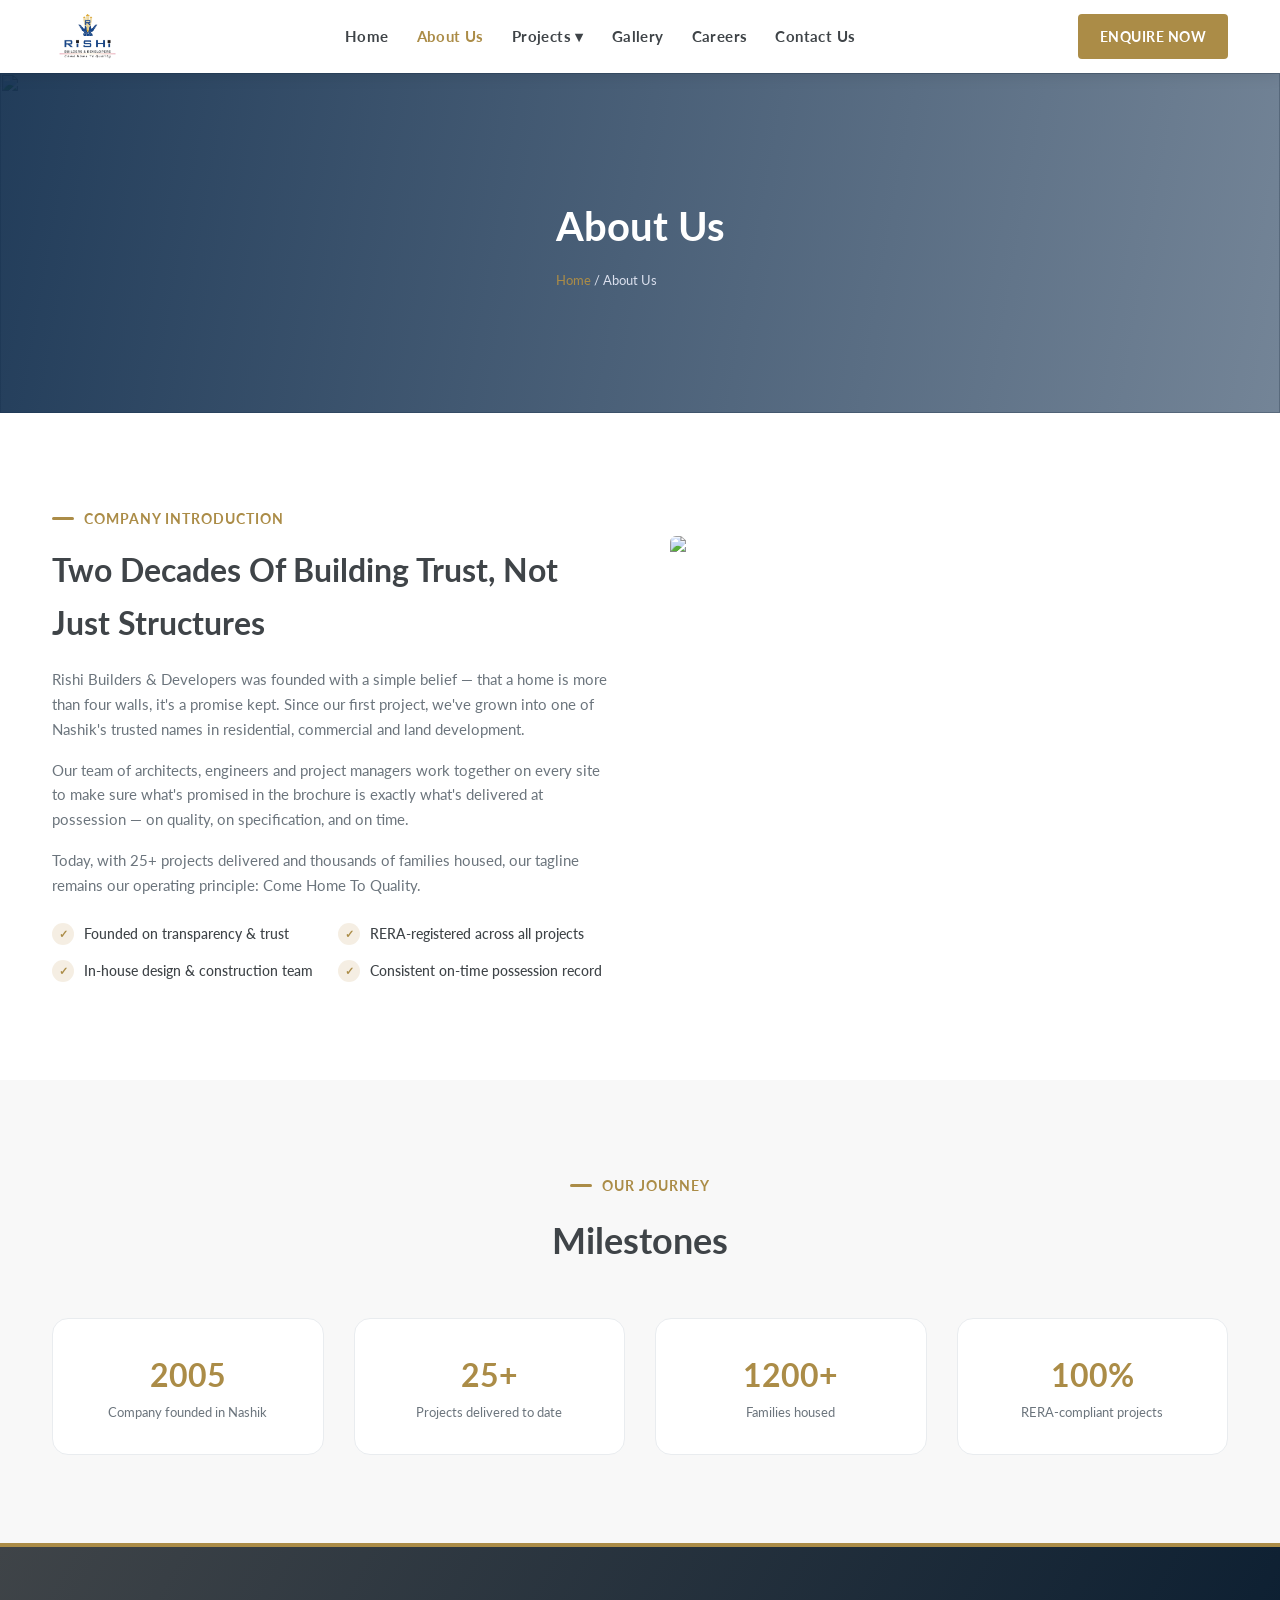
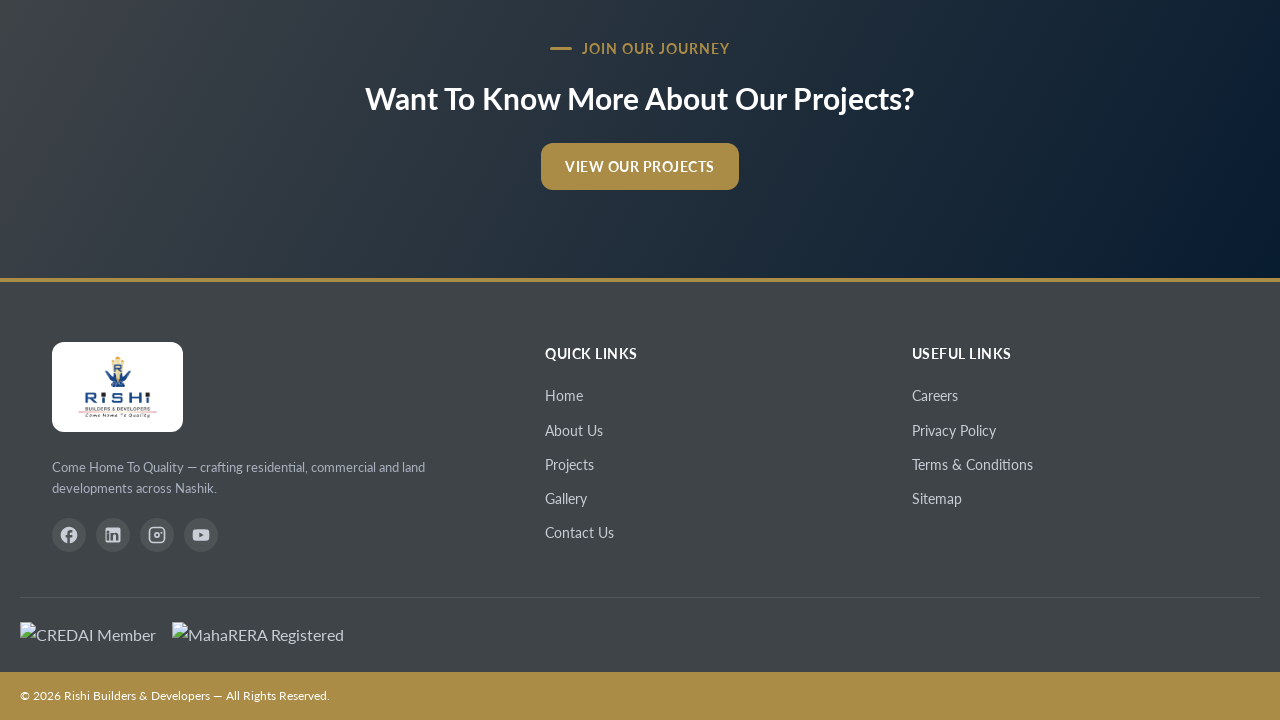
==== about.html @ 5170154b "Update color theme and replace image sections with videos" ====
﻿<!DOCTYPE html>
<html lang="en">
<head>
<meta charset="UTF-8">
<meta name="viewport" content="width=device-width, initial-scale=1.0">
<title>About Us | Rishi Builders & Developers</title>
<meta name="description" content="About Rishi Builders & Developers — a Nashik-based developer building residential, commercial and land projects on quality, transparency and timely delivery.">
<link rel="icon" href="assets/images/logo.jpeg" type="image/jpeg">
<link rel="stylesheet" href="assets/style.css">
</head>
<body>
<header>
  <div class="nav-wrap">
    <a href="index.html" class="logo"><img src="assets/images/logo.png" alt="Rishi Builders & Developers"></a>
    <nav><ul>
      <li><a href="index.html">Home</a></li>
      <li><a href="about.html" class="active">About Us</a></li>
      <li><a href="projects.html">Projects ▾</a><div class="drop"><div class="drop-label">Land Projects</div><a href="projects.html#na-plots">NA Plots</a><a href="projects.html#agricultural">Agricultural Land</a><div class="drop-label">Construction Projects</div><a href="projects.html#residential">Residential Projects</a><a href="projects.html#commercial">Commercial Projects</a></div></li>
      <li><a href="gallery.html">Gallery</a></li>
      <li><a href="careers.html">Careers</a></li>
      <li><a href="contact.html">Contact Us</a></li>
    </ul></nav>
    <div class="nav-cta"><a href="contact.html" class="btn btn-gold" style="padding:11px 22px;">Enquire Now</a></div>
    <button class="menu-toggle" aria-label="Toggle menu">☰</button>
  </div>
</header>

<section class="page-hero">
  <div class="bg"><img src="https://images.unsplash.com/photo-1600607687939-ce8a6c25118c?q=80&w=1600&auto=format&fit=crop"></div>
  <div class="container page-hero-content">
    <h1>About Us</h1>
    <div class="breadcrumb"><a href="index.html">Home</a> / About Us</div>
  </div>
</section>

<section style="background:var(--white);">
  <div class="container about-grid">
    <div>
      <span class="eyebrow">Company Introduction</span>
      <h2 style="font-size:32px;margin-bottom:18px;">Two Decades Of Building Trust, Not Just Structures</h2>
      <p style="color:var(--grey);font-size:15px;margin-bottom:16px;">Rishi Builders & Developers was founded with a simple belief — that a home is more than four walls, it's a promise kept. Since our first project, we've grown into one of Nashik's trusted names in residential, commercial and land development.</p>
      <p style="color:var(--grey);font-size:15px;margin-bottom:16px;">Our team of architects, engineers and project managers work together on every site to make sure what's promised in the brochure is exactly what's delivered at possession — on quality, on specification, and on time.</p>
      <p style="color:var(--grey);font-size:15px;margin-bottom:26px;">Today, with 25+ projects delivered and thousands of families housed, our tagline remains our operating principle: Come Home To Quality.</p>
      <div class="highlight-grid" style="margin-bottom:10px;">
        <li><span class="chk">✓</span> Founded on transparency &amp; trust</li>
        <li><span class="chk">✓</span> RERA-registered across all projects</li>
        <li><span class="chk">✓</span> In-house design &amp; construction team</li>
        <li><span class="chk">✓</span> Consistent on-time possession record</li>
      </div>
    </div>
    <img src="https://images.unsplash.com/photo-1512917774080-9991f1c4c750?q=80&w=1000&auto=format&fit=crop" style="border-radius:6px;height:420px;object-fit:cover;">
  </div>
</section>

<section style="background:var(--cream);">
  <div class="container">
    <div class="section-head"><span class="eyebrow">Our Journey</span><h2>Milestones</h2></div>
    <div class="proj-row stats-row">
      <div class="proj-card" style="text-align:center;padding:30px 16px;"><h2 style="font-size:32px;color:var(--gold);">2005</h2><p style="font-size:13px;color:var(--grey);">Company founded in Nashik</p></div>
      <div class="proj-card" style="text-align:center;padding:30px 16px;"><h2 style="font-size:32px;color:var(--gold);">25+</h2><p style="font-size:13px;color:var(--grey);">Projects delivered to date</p></div>
      <div class="proj-card" style="text-align:center;padding:30px 16px;"><h2 style="font-size:32px;color:var(--gold);">1200+</h2><p style="font-size:13px;color:var(--grey);">Families housed</p></div>
      <div class="proj-card" style="text-align:center;padding:30px 16px;"><h2 style="font-size:32px;color:var(--gold);">100%</h2><p style="font-size:13px;color:var(--grey);">RERA-compliant projects</p></div>
    </div>
  </div>
</section>

<section class="cta">
  <div class="container" style="text-align:center;position:relative;z-index:2;">
    <span class="eyebrow">Join Our Journey</span>
    <h2 style="color:#fff;font-size:30px;margin-bottom:20px;">Want To Know More About Our Projects?</h2>
    <a class="btn btn-gold" href="projects.html">View Our Projects</a>
  </div>
</section>

<footer>
  <div class="container foot-grid">
    <div>
      <div class="foot-logo"><img src="assets/images/logo.png" alt="Rishi Builders & Developers"></div>
      <p>Come Home To Quality — crafting residential, commercial and land developments across Nashik.</p>
      <div class="foot-social">
        <a href="#" aria-label="Facebook"><svg viewBox="0 0 24 24" width="20" height="20" fill="currentColor"><path d="M22 12c0-5.52-4.48-10-10-10S2 6.48 2 12c0 4.84 3.44 8.87 8 9.8V15H8v-3h2V9.5C10 7.57 11.57 6 13.5 6H16v3h-2c-.55 0-1 .45-1 1v2h3v3h-3v6.95c5.05-.5 9-4.76 9-9.95z"/></svg></a>
        <a href="#" aria-label="LinkedIn"><svg viewBox="0 0 24 24" width="20" height="20" fill="currentColor"><path d="M19 3a2 2 0 0 1 2 2v14a2 2 0 0 1-2 2H5a2 2 0 0 1-2-2V5a2 2 0 0 1 2-2h14m-.5 15.5v-5.3a3.26 3.26 0 0 0-3.16-3.8c-1.08 0-1.8.57-2.14 1.14v-1H9v9h3.04v-4.93c0-1.28.33-2.53 1.93-2.53 1.58 0 1.6 1.48 1.6 2.6V18.5h3.04M5.95 6.72a1.8 1.8 0 0 0 0 3.6 1.8 1.8 0 0 0 0-3.6M7.5 18.5V9.5H4.4v9h3.1z"/></svg></a>
        <a href="#" aria-label="Instagram"><svg viewBox="0 0 24 24" width="20" height="20" fill="currentColor"><path d="M7.8 2h8.4C19.4 2 22 4.6 22 7.8v8.4a5.8 5.8 0 0 1-5.8 5.8H7.8C4.6 22 2 19.4 2 16.2V7.8A5.8 5.8 0 0 1 7.8 2m-.2 2A3.6 3.6 0 0 0 4 7.6v8.8C4 18.4 5.6 20 7.6 20h8.8a3.6 3.6 0 0 0 3.6-3.6V7.6C20 5.6 18.4 4 16.4 4H7.6m4.4 4.5a3.5 3.5 0 1 1 0 7 3.5 3.5 0 0 1 0-7m0 2a1.5 1.5 0 1 0 0 3 1.5 1.5 0 0 0 0-3m5.3-2.4a1.2 1.2 0 1 1 0 2.4 1.2 1.2 0 0 1 0-2.4z"/></svg></a>
        <a href="#" aria-label="YouTube"><svg viewBox="0 0 24 24" width="20" height="20" fill="currentColor"><path d="M21.58 7.19c-.23-.86-.91-1.54-1.77-1.77C18.25 5 12 5 12 5s-6.25 0-7.81.42c-.86.23-1.54.91-1.77 1.77C2 8.75 2 12 2 12s0 3.25.42 4.81c.23.86.91 1.54 1.77 1.77C5.75 19 12 19 12 19s6.25 0 7.81-.42c.86-.23 1.54-.91 1.77-1.77C22 15.25 22 12 22 12s0-3.25-.42-4.81zM10 15V9l5.2 3-5.2 3z"/></svg></a>
      </div>
    </div>
    <div class="foot-col"><h5>Quick Links</h5><ul><li><a href="index.html">Home</a></li><li><a href="about.html">About Us</a></li><li><a href="projects.html">Projects</a></li><li><a href="gallery.html">Gallery</a></li><li><a href="contact.html">Contact Us</a></li></ul></div>
    <div class="foot-col"><h5>Useful Links</h5><ul><li><a href="careers.html">Careers</a></li><li><a href="privacy-policy.html">Privacy Policy</a></li><li><a href="terms-conditions.html">Terms &amp; Conditions</a></li><li><a href="sitemap.html">Sitemap</a></li></ul></div>
  </div>
  <div class="container foot-badges"><img src="assets/images/badges/credai.png" alt="CREDAI Member" class="badge-logo"><img src="assets/images/badges/maharera.png" alt="MahaRERA Registered" class="badge-logo"></div>
  <div class="foot-bottom-band"><div class="container foot-bottom"><span>© 2026 Rishi Builders &amp; Developers — All Rights Reserved.</span></div></div>
</footer>
<script src="assets/script.js"></script>
</body>
</html>
---- assets/style.css ----
@import url('https://fonts.googleapis.com/css2?family=Lato:wght@300;400;700;900&display=swap');

:root{
  --navy-deep: #3f4448; /* Replaced deep navy with Mittal dark grey */
  --navy: #3f4448;
  --gold: #ab8c47; /* Mittal mustard gold */
  --gold-light: #ab8c47;
  --terracotta: #ab8c47;
  --cream: #f8f8f8; /* Mittal light grey background */
  --white: #ffffff;
  --ink: #3f4448; /* Text color */
  --grey: #6c757d; /* Bootstrap grey */
  --line: #e9ecef;
  --green: #4c7a4c;
  --stripe: var(--gold);
}
*{margin:0;padding:0;box-sizing:border-box;}
html{scroll-behavior:smooth;}
body{font-family:'Lato', sans-serif;color:var(--ink);background:var(--white);line-height:1.65;}
h1,h2,h3,h4{font-family:'Lato', sans-serif;color:var(--ink);font-weight:700;}
a{text-decoration:none;color:inherit;transition:0.3s;}
img{display:block;max-width:100%;}
ul{list-style:none;}
.container{max-width:1240px;margin:0 auto;padding:0 32px;}
.eyebrow{display:inline-flex;align-items:center;gap:10px;font-size:14px;letter-spacing:1px;text-transform:uppercase;color:var(--gold);font-weight:700;margin-bottom:14px;}
.eyebrow::before{content:'';display:inline-block;width:22px;height:3px;border-radius:4px;background:var(--stripe);}
.btn{display:inline-flex;align-items:center;gap:8px;padding:12px 24px;border-radius:12px;font-weight:700;font-size:14px;letter-spacing:0.5px;text-transform:uppercase;cursor:pointer;border:none;transition:.25s;}
.btn-gold{background:var(--gold);color:#fff;}
.btn-gold:hover{background:var(--navy-deep);color:#fff;}
.btn-outline{background:transparent;border:1.5px solid rgba(255,255,255,.7);color:#fff;}
.btn-outline:hover{background:rgba(255,255,255,.14);}
.btn-navy{background:var(--navy);color:#fff;}
.btn-navy:hover{background:var(--gold);color:#fff;}
.btn-sm{padding:10px 20px;font-size:12px;}
.proof-bar{display:none;} /* Hiding proof bar for cleaner look */

/* HEADER */
header{position:sticky;top:0;z-index:500;background:#ffffff;box-shadow:0 2px 15px rgba(0,0,0,0.1);}
.nav-wrap{display:flex;align-items:center;justify-content:space-between;padding:0px 32px;max-width:1240px;margin:0 auto;}
.logo{display:flex;align-items:center;gap:10px;}
.logo img{height:60px;width:auto;display:block;padding:5px 0;}
nav ul{display:flex;gap:28px;align-items:center;}
nav a{color:var(--ink);font-size:15px;font-weight:700;letter-spacing:.4px;padding:24px 0;position:relative;display:block;}
nav a:hover,nav a.active{color:var(--gold);}
nav li{position:relative;}
.drop{position:absolute;top:100%;left:0;background:#ffffff;min-width:220px;padding:0;border-radius:12px;display:none;box-shadow:0 14px 30px rgba(0,0,0,.1);border-top:2px solid var(--gold); overflow:hidden;}
nav li:hover .drop{display:block;}
.drop a{display:block;padding:12px 20px;font-size:14px;color:var(--ink);border-bottom:1px solid var(--line);}
.drop a:hover{background:#f8f8f8;color:var(--gold);}
.drop .drop-label{padding:10px 20px 4px;font-size:12px;letter-spacing:1px;text-transform:uppercase;color:var(--gold);font-weight:700;}
.drop .drop-label:not(:first-child){border-top:1px solid var(--line);margin-top:0;padding-top:12px;}
.nav-cta{display:flex;gap:12px;align-items:center;}
.nav-cta .btn{border-radius: 4px; padding: 10px 20px;}
.menu-toggle{display:none;background:none;border:none;color:var(--ink);font-size:24px;line-height:1;cursor:pointer;padding:4px 6px;}

/* PAGE HERO (inner pages) */
.page-hero{position:relative;height:340px;display:flex;align-items:center;overflow:hidden;}
.page-hero .bg{position:absolute;inset:0;background:linear-gradient(100deg,rgba(15,44,76,.92),rgba(15,44,76,.58));}
.page-hero .bg img{position:absolute;inset:0;width:100%;height:100%;object-fit:cover;z-index:-1;}
.page-hero-content{position:relative;z-index:2;color:#fff;}
.page-hero-content h1{color:#fff;font-size:40px;margin-bottom:12px;}
.breadcrumb{font-size:12.5px;color:#dbe0ee;}
.breadcrumb a{color:var(--gold-light);}

section{padding:88px 0;}
.section-head{max-width:680px;margin:0 auto 48px;text-align:center;}
.section-head.left{margin:0 0 40px;text-align:left;}
.section-head h2{font-size:36px;font-weight:700;margin-bottom:12px;}
.section-head p{color:var(--grey);font-size:14.5px;}

/* SLIDER (home) */
.hero{position:relative;height:88vh;min-height:600px;overflow:hidden;}
.slide{position:absolute;inset:0;opacity:0;transition:opacity .6s;}
.slide.active{opacity:1;}
.slide-bg{position:absolute;inset:0;background:linear-gradient(100deg,rgba(15,44,76,.62) 0%,rgba(15,44,76,.26) 55%,rgba(15,44,76,.06) 100%);}
.slide-bg img,.slide-bg video{position:absolute;inset:0;width:100%;height:100%;object-fit:cover;z-index:-1;}
.slide-content{position:relative;z-index:2;height:100%;display:flex;align-items:center;max-width:1240px;margin:0 auto;padding:0 32px;}
.slide-content .eyebrow{color:var(--gold-light);}
.slide-content .eyebrow::before{background:var(--stripe);}
.slide-content h1{font-size:58px;color:#fff;font-weight:700;line-height:1.12;margin-bottom:14px;text-shadow:0 2px 14px rgba(0,0,0,.35);}
.slide-content p{color:#f0f0f0;font-size:17px;margin-bottom:28px;text-shadow:0 1px 8px rgba(0,0,0,.3);}
.hero-nav{position:absolute;bottom:34px;right:32px;display:flex;gap:10px;z-index:5;}
.hero-nav button{width:42px;height:42px;border-radius:50%;background:rgba(255,255,255,.12);border:1px solid rgba(255,255,255,.4);color:#fff;font-size:16px;cursor:pointer;}
.hero-dots{position:absolute;bottom:34px;left:32px;display:flex;gap:8px;z-index:5;}
.hero-dots span{width:28px;height:3px;border-radius:2px;background:rgba(255,255,255,.3);cursor:pointer;}
.hero-dots span.active{background:var(--stripe);}
.hero-note{position:absolute;top:20px;left:32px;z-index:5;background:rgba(0,0,0,.35);color:#fdf6e3;font-size:11px;padding:6px 12px;border-radius:20px;letter-spacing:.4px;}

/* SPOTLIGHT */
.spotlight{background:var(--white);}
.about-grid{display:grid;grid-template-columns:1fr 1fr;gap:60px;align-items:center;}
.spot-grid{display:grid;grid-template-columns:.9fr 1.1fr;gap:50px;align-items:center;}
.spot-grid img{border-radius:10px;height:340px;object-fit:cover;width:100%;}
.spot-copy h2{font-size:32px;margin-bottom:16px;}
.spot-copy p{color:var(--grey);font-size:15px;margin-bottom:24px;max-width:520px;}

/* FEATURED / CARD GRID */
.featured{background:var(--cream);}
.feat-grid,.proj-row{display:grid;grid-template-columns:repeat(3,1fr);gap:30px;}
.stats-row{grid-template-columns:repeat(4,1fr);}
.feat-card,.proj-card{position:relative;background:#fff;border-radius:16px;overflow:hidden;border:1px solid var(--line);transition:box-shadow .3s,transform .3s; display:block;}
.feat-card:hover,.proj-card:hover{box-shadow:0 22px 40px rgba(15,44,76,.16);transform:translateY(-3px);}
.feat-img,.proj-img{position:relative;height:240px;overflow:hidden;border-radius:16px 16px 0 0;}
.feat-img img,.proj-img img{width:100%;height:100%;object-fit:cover;transition:.6s;}
.feat-card:hover .feat-img img,.proj-card:hover .proj-img img{transform:scale(1.15);}
.proj-type,.proj-status{position:absolute;top:12px;right:12px;background:var(--gold);color:#fff;font-size:10px;font-weight:700;padding:4px 10px;border-radius:12px;z-index:3;}
.proj-status{right:auto;left:12px;background:var(--navy-deep);color:#fff;text-transform:uppercase;}

/* Restored Custom Hover Reveal Box */
.card-chip{position:relative;margin-top:-28px;padding:0 18px 22px;text-align:center;z-index:2;transition:opacity .35s; background:transparent;}
.feat-card:hover .card-chip,.proj-card:hover .card-chip{opacity:0;}
.chip-name{background:var(--stripe);color:#fff;font-family:'Lato',sans-serif;font-size:16px;line-height:1.3;padding:12px 18px;border-radius:8px;width:fit-content;max-width:100%;margin:0 auto 10px;box-shadow:0 10px 20px rgba(0,0,0,.18);}
.btn-chip{display:inline-block;background:#fff;color:var(--navy);font-size:11px;font-weight:700;letter-spacing:.5px;text-transform:uppercase;padding:9px 20px;border-radius:20px;box-shadow:0 6px 14px rgba(0,0,0,.12);transition:0.3s;}
.btn-chip:hover{background:var(--navy-deep);color:#fff;}

/* Hover state: full detail panel slides up over the photo */
.card-reveal{position:absolute;top:0;left:0;right:0;height:240px;padding:24px 22px;text-align:center;
  display:flex;flex-direction:column;justify-content:center;background:var(--navy-deep);color:#fff;
  transform:translateY(100%);opacity:0;pointer-events:none;transition:transform .45s,opacity .45s;z-index:4;}
.feat-card:hover .card-reveal,.proj-card:hover .card-reveal{transform:translateY(0);opacity:1;pointer-events:auto;}
.card-reveal h4{color:#fff;font-size:17px;margin-bottom:8px;}
.card-reveal p{color:#e2e2e2;font-size:12.5px;margin-bottom:14px;}
.reveal-price{color:#dcdcdc;font-size:11px;margin-bottom:14px;}
.reveal-price b{display:block;color:#fff;font-family:'Lato',sans-serif;font-size:16px;}
.btn-reveal{display:inline-block;background:var(--gold);color:#fff;font-size:11px;font-weight:700;letter-spacing:.5px;text-transform:uppercase;padding:10px 22px;border-radius:20px;align-self:center;transition:0.3s;}
.btn-reveal:hover{background:#fff;color:var(--gold);}

.tag-strip{display:flex;align-items:center;gap:14px;margin-bottom:36px;}
.tag-strip .dot{width:12px;height:12px;border-radius:50%;}
.status-sec.ongoing .dot{background:var(--gold);}
.status-sec.upcoming .dot{background:var(--navy);}
.status-sec.completed .dot{background:var(--green);}
.status-sec h2{font-size:30px;}
.status-sec.ongoing{background:var(--white);}
.status-sec.upcoming{background:var(--cream);}
.status-sec.completed{background:var(--white);}
.view-more-wrap{text-align:center;margin-top:40px;}

/* FILTER BAR (projects listing / gallery) */
.filter-bar{display:flex;justify-content:center;margin-bottom:44px;flex-wrap:wrap;gap:8px;}
.filter-bar button{padding:14px 25px;border:none;background:#f8f8f8;border-radius:12px;font-size:12px;font-weight:700;color:var(--ink);cursor:pointer;letter-spacing:1px;text-transform:uppercase;position:relative;transition:0.3s;}
.filter-bar button:hover{background:#ebebeb;}
.filter-bar button.active{background:var(--gold);color:#fff;border-radius:12px;}
.filter-row{display:flex;justify-content:space-between;align-items:center;flex-wrap:wrap;gap:16px;margin-bottom:40px;}
.filter-select{padding:10px 16px;border:1px solid var(--line);border-radius:12px;font-size:14px;background:#fff;color:var(--navy);font-family:'Lato',sans-serif;}

/* CATEGORY TILES (projects landing) */
.cat-grid{display:grid;grid-template-columns:1fr 1fr;gap:30px;}
.cat-card{position:relative;height:280px;border-radius:12px;overflow:hidden;}
.cat-card img{width:100%;height:100%;object-fit:cover;}
.cat-card .overlay{position:absolute;inset:0;background:linear-gradient(180deg,rgba(15,44,76,.12),rgba(15,44,76,.88));display:flex;flex-direction:column;justify-content:flex-end;padding:30px;color:#fff;}
.cat-card h3{color:#fff;font-size:25px;margin-bottom:6px;}
.cat-card p{font-size:13px;color:#dbe0ee;margin-bottom:14px;}
.cat-sub{display:flex;gap:10px;flex-wrap:wrap;}
.cat-sub span{background:rgba(255,255,255,.14);border:1px solid rgba(255,255,255,.3);padding:5px 14px;border-radius:20px;font-size:11.5px;}

/* DETAIL PAGE */
.detail-hero{position:relative;height:60vh;min-height:440px;}
.detail-hero .bg{position:absolute;inset:0;background:linear-gradient(180deg,rgba(15,44,76,.22),rgba(15,44,76,.92));}
.detail-hero .bg img{position:absolute;inset:0;width:100%;height:100%;object-fit:cover;z-index:-1;}
.detail-hero-content{position:absolute;bottom:0;left:0;right:0;z-index:2;color:#fff;padding-bottom:40px;}
.detail-hero-content h1{color:#fff;font-size:38px;margin-bottom:8px;}
.detail-meta-row{display:flex;gap:26px;flex-wrap:wrap;margin-top:18px;}
.detail-meta-row .item{font-size:12.5px;color:#e3e2db;}
.detail-meta-row .item b{display:block;color:#fff;font-size:17px;font-family:'Fraunces',serif;}
.detail-actions{display:flex;gap:14px;margin-top:22px;flex-wrap:wrap;}

.detail-body{background:var(--white);}
.detail-grid{display:grid;grid-template-columns:2fr 1fr;gap:50px;}
.detail-block{margin-bottom:44px;}
.detail-block h3{font-size:23px;margin-bottom:16px;position:relative;padding-left:18px;}
.detail-block h3::before{content:'';position:absolute;left:0;top:4px;bottom:4px;width:4px;border-radius:3px;background:var(--stripe);}
.detail-block p{color:var(--grey);font-size:14.5px;margin-bottom:12px;}
.highlight-grid{display:grid;grid-template-columns:1fr 1fr;gap:14px;}
.highlight-grid li{display:flex;gap:10px;align-items:flex-start;font-size:13.5px;font-weight:500;}
.highlight-grid .chk{width:22px;height:22px;border-radius:50%;background:rgba(193,151,79,.16);color:var(--terracotta);flex:none;display:flex;align-items:center;justify-content:center;font-size:11px;font-weight:700;}
.specs-table{width:100%;border-collapse:collapse;font-size:13.5px;}
.specs-table td{padding:11px 0;border-bottom:1px solid var(--line);color:var(--grey);}
.specs-table td:first-child{color:var(--ink);font-weight:600;width:44%;}
.floorplan-tabs{display:flex;gap:10px;margin-bottom:20px;flex-wrap:wrap;}
.floorplan-tabs button{padding:8px 18px;border:1px solid var(--line);background:#fff;border-radius:20px;font-size:12.5px;font-weight:600;color:var(--navy);cursor:pointer;}
.floorplan-tabs button.active{background:var(--navy);color:#fff;border-color:var(--navy);}
.gallery-strip{display:grid;grid-template-columns:repeat(4,1fr);gap:12px;}
.gallery-strip img{height:140px;object-fit:cover;border-radius:8px;}
.sidebar-card{background:var(--cream);border:1px solid var(--line);border-radius:12px;padding:26px;margin-bottom:24px;}
.sidebar-card h4{font-size:17px;margin-bottom:16px;}
.sidebar-card input,.sidebar-card select,.sidebar-card textarea{width:100%;padding:12px 14px;border:1px solid var(--line);border-radius:8px;margin-bottom:12px;font-family:'Work Sans',sans-serif;font-size:13px;background:#fff;}
.sidebar-card .btn{width:100%;justify-content:center;}
.nearby-list li{display:flex;justify-content:space-between;font-size:13px;padding:8px 0;border-bottom:1px dashed var(--line);color:var(--grey);}
.nearby-list li b{color:var(--ink);}
.faq-item{border-bottom:1px solid var(--line);padding:18px 0;}
.faq-q{display:flex;justify-content:space-between;align-items:center;cursor:pointer;font-weight:600;font-size:14.5px;color:var(--ink);}
.faq-a{max-height:0;overflow:hidden;transition:.3s;font-size:13.5px;color:var(--grey);}
.faq-item.open .faq-a{max-height:200px;padding-top:12px;}
.faq-item.open .faq-q .arrow{transform:rotate(180deg);color:var(--terracotta);}
.related-grid{display:grid;grid-template-columns:repeat(3,1fr);gap:26px;}

/* GALLERY PAGE */
.gallery-grid{display:grid;grid-template-columns:repeat(4,1fr);gap:14px;}
.gallery-tile{position:relative;border-radius:10px;overflow:hidden;height:210px;cursor:pointer;}
.gallery-tile img{width:100%;height:100%;object-fit:cover;transition:.4s;}
.gallery-tile:hover img{transform:scale(1.08);}
.gallery-tile .tag{position:absolute;bottom:10px;left:10px;background:rgba(15,44,76,.8);color:#fff;font-size:10.5px;padding:4px 10px;border-radius:16px;}
.gallery-tile.video:after{content:'▶';position:absolute;inset:0;display:flex;align-items:center;justify-content:center;color:#fff;font-size:26px;background:rgba(15,44,76,.3);}

/* CAREERS */
.job-card{background:#fff;border:1px solid var(--line);border-radius:10px;padding:26px;display:flex;justify-content:space-between;align-items:center;margin-bottom:18px;flex-wrap:wrap;gap:16px;transition:box-shadow .25s;}
.job-card:hover{box-shadow:0 14px 30px rgba(15,44,76,.1);}
.job-card h4{font-size:18px;margin-bottom:6px;}
.job-meta{display:flex;gap:16px;font-size:12.5px;color:var(--grey);flex-wrap:wrap;}
.job-meta span{display:flex;align-items:center;gap:5px;}

/* CONTACT PAGE */
.contact-grid{display:grid;grid-template-columns:1fr 1fr;gap:50px;}
.contact-info-card{display:flex;gap:16px;align-items:flex-start;margin-bottom:26px;}
.contact-info-card .ic{width:46px;height:46px;border-radius:50%;background:var(--navy);color:var(--gold-light);display:flex;align-items:center;justify-content:center;flex:none;font-size:18px;}
.contact-info-card h5{font-size:15px;margin-bottom:4px;color:var(--ink);}
.contact-info-card p{font-size:13.5px;color:var(--grey);}
.contact-form-card{background:#fff;border:1px solid var(--line);border-radius:12px;padding:34px;}
.contact-form-card input,.contact-form-card select,.contact-form-card textarea{width:100%;padding:13px 14px;border:1px solid var(--line);border-radius:8px;margin-bottom:16px;font-family:'Work Sans',sans-serif;font-size:13.5px;background:var(--cream);}
.two-col-input{display:grid;grid-template-columns:1fr 1fr;gap:14px;}

/* LEGAL PAGES */
.legal-content h3{font-size:20px;margin:28px 0 12px;}
.legal-content p, .legal-content li{color:var(--grey);font-size:14.5px;margin-bottom:10px;}
.legal-content ul{padding-left:20px;list-style:disc;}
.legal-updated{font-size:12.5px;color:var(--grey);margin-bottom:30px;}

/* SITEMAP PAGE */
.sitemap-grid{display:grid;grid-template-columns:repeat(3,1fr);gap:40px;}
.sitemap-col h4{font-size:16px;margin-bottom:16px;color:var(--ink);border-bottom:2px solid var(--terracotta);display:inline-block;padding-bottom:6px;}
.sitemap-col ul{margin-top:14px;}
.sitemap-col li{margin-bottom:10px;font-size:13.5px;}
.sitemap-col li a:hover{color:var(--terracotta);}
.sitemap-col li ul{margin-top:8px;margin-left:14px;}
.sitemap-col li li{font-size:12.5px;color:var(--grey);margin-bottom:6px;}

/* CTA / LEAD FORM */
.cta{background:linear-gradient(120deg,var(--navy-deep),#081c30);position:relative;color:#fff;overflow:hidden;}
.cta:before{content:'';position:absolute;inset:0;background:url('https://images.unsplash.com/photo-1523217582562-09d0def993a6?q=80&w=1600&auto=format&fit=crop') center/cover;opacity:.12;mix-blend-mode:overlay;}
.cta:after{content:'';position:absolute;left:0;right:0;top:0;height:4px;background:var(--stripe);}
.cta-grid{position:relative;z-index:2;display:grid;grid-template-columns:1.1fr .9fr;gap:60px;align-items:center;}
.cta-copy .eyebrow{color:var(--gold-light);}
.cta-copy h2{color:#fff;font-size:34px;margin-bottom:8px;}
.cta-copy p{color:#d6dbe8;font-size:15px;max-width:440px;}
.cta-form{background:#fff;border-radius:12px;padding:32px;color:var(--ink);box-shadow:0 24px 60px rgba(0,0,0,.25);}
.cta-form h3{font-size:20px;margin-bottom:4px;}
.cta-form .sub{font-size:12.5px;color:var(--grey);margin-bottom:18px;}
.cta-form input,.cta-form select{width:100%;padding:13px 14px;border:1px solid var(--line);border-radius:8px;margin-bottom:14px;font-family:'Work Sans',sans-serif;font-size:13.5px;background:#fbfaf7;}
.cta-form .btn{width:100%;justify-content:center;}
.cta-form .fine{font-size:10.5px;color:#9b9b9b;margin-top:12px;line-height:1.5;}

/* MAP */
.map-frame{height:380px;background:linear-gradient(135deg,#e7e0d0,#f2ece0);display:flex;align-items:center;justify-content:center;color:var(--grey);font-size:13px;letter-spacing:1px;text-transform:uppercase;position:relative;}
.map-pin{position:absolute;top:44%;left:52%;color:var(--navy-deep);font-size:34px;}

/* FOOTER */
footer{background:var(--navy-deep);color:#c9cdd6;padding-top:64px;position:relative;}
footer::before{content:'';position:absolute;left:0;right:0;top:0;height:4px;background:var(--stripe);}
.foot-grid{display:grid;grid-template-columns:1.4fr 1fr 1fr;gap:50px;padding-bottom:40px;}
.foot-logo{font-family:'Fraunces',serif;margin-bottom:16px;}
.foot-logo img{height:90px;width:auto;display:inline-block;background:#fff;padding:10px 16px;border-radius:12px;}
.foot-grid p{font-size:13px;color:#a9b0be;margin-bottom:18px;}
.foot-social{display:flex;gap:10px;}
.foot-social a{width:34px;height:34px;border-radius:50%;background:rgba(255,255,255,.08);display:flex;align-items:center;justify-content:center;font-size:13px;transition:.2s;}
.foot-social a:hover{background:var(--gold);}
.foot-col h5{color:#fff;font-size:14px;letter-spacing:.5px;margin-bottom:20px;text-transform:uppercase;}
.foot-col li{margin-bottom:12px;font-size:13.5px;}
.foot-col a:hover{color:var(--gold-light);}
.foot-badges{display:flex;gap:16px;align-items:center;padding:24px 0;border-top:1px solid rgba(255,255,255,.1);}
.badge-chip{background:rgba(255,255,255,.06);border:1px solid rgba(255,255,255,.16);padding:10px 18px;border-radius:8px;font-size:11px;letter-spacing:.5px;color:#c7cde0;}
.foot-bottom-band{background:var(--stripe);}
.foot-bottom{display:flex;justify-content:space-between;align-items:center;padding:14px 0;font-size:12px;color:#fff;flex-wrap:wrap;gap:10px;}
.foot-bottom a{color:#fff;text-decoration:underline;}

.floaters{position:fixed;right:22px;bottom:26px;z-index:600;display:flex;flex-direction:column;gap:12px;}
.floaters a{width:52px;height:52px;border-radius:50%;display:flex;align-items:center;justify-content:center;color:#fff;font-size:22px;box-shadow:0 10px 24px rgba(0,0,0,.25);}
.fl-whatsapp{background:#25D366;}
.fl-call{background:var(--terracotta);color:#fff;}

@media(max-width:1000px){
  .spot-grid,.cta-grid,.detail-grid,.contact-grid,.about-grid{grid-template-columns:1fr;}
  .feat-grid,.proj-row,.cat-grid,.related-grid,.sitemap-grid,.stats-row{grid-template-columns:repeat(2,1fr);}
  .gallery-grid,.gallery-strip{grid-template-columns:repeat(2,1fr);}
  .foot-grid{grid-template-columns:1fr 1fr;}
  .slide-content h1{font-size:34px;}
  .highlight-grid{grid-template-columns:1fr;}
  .foot-badges{flex-wrap:wrap;}

  /* Mobile nav: hamburger toggle + collapsible panel */
  .menu-toggle{display:block;}
  .nav-wrap{flex-wrap:wrap;padding:15px 20px;}
  nav{order:3;width:100%;max-height:0;overflow:hidden;transition:max-height .35s ease;background:#ffffff;}
  header.nav-open nav{max-height:80vh;overflow-y:auto;}
  nav ul{display:flex;flex-direction:column;gap:0;padding:0;}
  nav li{width:100%;}
  nav a{display:block;padding:15px 20px;border-bottom:1px solid var(--line);}
  .drop{position:static;display:block;background:none;box-shadow:none;border-radius:0;padding:0;min-width:0;border:none;}
  .drop a{padding:12px 20px 12px 40px;}
  .drop .drop-label{padding:10px 20px 4px 40px;}
}
@media(max-width:750px){
  .feat-grid,.proj-row,.foot-grid,.cat-grid,.related-grid,.gallery-grid,.gallery-strip,.sitemap-grid,.stats-row{grid-template-columns:1fr;}
  .two-col-input{grid-template-columns:1fr;}
  .job-card{flex-direction:column;align-items:flex-start;}

  .container{padding:0 18px;}
  .nav-wrap{padding:10px 18px;}
  section{padding:56px 0;}
  .section-head h2{font-size:27px;}
  .hero{min-height:520px;}
  .slide-content h1{font-size:28px;}
  .slide-content p{font-size:15px;}
  .page-hero{height:220px;}
  .page-hero-content h1{font-size:29px;}
  .detail-hero{min-height:400px;}
  .detail-hero-content h1{font-size:28px;}
  .spot-grid img{height:220px;}
  .cta-copy h2{font-size:25px;}
  .cta-form{padding:24px;}
}

/* ============================================================
   DETAIL V2 — Full-width sectioned layout (project detail pages)
   Inspired by Mittal Sun Glory structure · uses Rishi palette
   ============================================================ */

/* ---------- Hero Slider ---------- */
.dv2-hero{position:relative;height:92vh;min-height:560px;overflow:hidden;}
.dv2-hero-slides{position:absolute;inset:0;}
.dv2-hero-slide{position:absolute;inset:0;opacity:0;transition:opacity .8s ease;}
.dv2-hero-slide.active{opacity:1;}
.dv2-hero-slide img{width:100%;height:100%;object-fit:cover;}
.dv2-hero-overlay{position:absolute;inset:0;background:linear-gradient(180deg,rgba(15,44,76,.18) 0%,rgba(15,44,76,.72) 55%,rgba(15,44,76,.94) 100%);z-index:2;}
.dv2-hero-content{position:absolute;bottom:0;left:0;right:0;z-index:3;padding:0 0 56px;}
.dv2-hero-content .container{max-width:1240px;margin:0 auto;padding:0 32px;}
.dv2-hero-content .breadcrumb{margin-bottom:16px;}
.dv2-hero-content h1{color:#fff;font-size:48px;font-weight:700;margin-bottom:8px;line-height:1.15;}
.dv2-hero-content .hero-sub{color:#e3e2db;font-size:14.5px;margin-bottom:24px;display:flex;align-items:center;gap:8px;flex-wrap:wrap;}
.dv2-hero-dots{position:absolute;bottom:20px;left:50%;transform:translateX(-50%);z-index:4;display:flex;gap:10px;}
.dv2-hero-dots span{width:32px;height:3.5px;border-radius:2px;background:rgba(255,255,255,.3);cursor:pointer;transition:.25s;}
.dv2-hero-dots span.active{background:var(--gold);width:48px;}

/* Stat pills in hero */
.stat-pills{display:flex;gap:16px;flex-wrap:wrap;margin-bottom:26px;}
.stat-pill{background:rgba(255,255,255,.1);backdrop-filter:blur(10px);border:1px solid rgba(255,255,255,.18);border-radius:12px;padding:16px 22px;min-width:140px;text-align:center;transition:.3s;}
.stat-pill:hover{background:rgba(255,255,255,.16);transform:translateY(-2px);}
.stat-pill b{display:block;color:#fff;font-family:'Fraunces',serif;font-size:20px;margin-bottom:2px;}
.stat-pill span{color:#d6dbe8;font-size:11.5px;letter-spacing:.5px;text-transform:uppercase;}

/* ---------- Sticky Section Nav ---------- */
.section-nav{position:sticky;top:96px;z-index:400;background:var(--white);border-bottom:1px solid var(--line);transition:box-shadow .25s;}
.section-nav.scrolled{box-shadow:0 4px 20px rgba(15,44,76,.08);}
.section-nav-inner{max-width:1240px;margin:0 auto;padding:0 32px;display:flex;gap:0;overflow-x:auto;-webkit-overflow-scrolling:touch;scrollbar-width:none;}
.section-nav-inner::-webkit-scrollbar{display:none;}
.section-nav-inner a{flex:none;padding:16px 22px;font-size:12.5px;font-weight:600;letter-spacing:.6px;text-transform:uppercase;color:var(--grey);border-bottom:3px solid transparent;transition:.2s;white-space:nowrap;}
.section-nav-inner a:hover{color:var(--navy);}
.section-nav-inner a.active{color:var(--navy-deep);border-bottom-color:var(--gold);}

/* ---------- Detail V2 Sections ---------- */
.dv2-section{padding:80px 0;}
.dv2-section.alt{background:var(--cream);}
.dv2-section .container{max-width:1240px;margin:0 auto;padding:0 32px;}
.dv2-section-head{max-width:720px;margin:0 auto 44px;text-align:center;}
.dv2-section-head .eyebrow{justify-content:center;}
.dv2-section-head h2{font-size:34px;font-weight:700;margin-bottom:10px;}
.dv2-section-head p{color:var(--grey);font-size:15px;}
.dv2-section-head-left{max-width:none;margin:0 0 40px;text-align:left;}
.dv2-section-head-left .eyebrow{justify-content:flex-start;}
.dv2-body-text{max-width:800px;margin:0 auto;color:var(--grey);font-size:15px;line-height:1.8;text-align:center;}

/* ---------- Highlights Cards ---------- */
.highlight-cards{display:grid;grid-template-columns:repeat(3,1fr);gap:22px;}
.highlight-card{background:var(--white);border:1px solid var(--line);border-radius:12px;padding:24px 22px;display:flex;gap:14px;align-items:flex-start;transition:.3s;}
.highlight-card:hover{box-shadow:0 12px 30px rgba(15,44,76,.08);transform:translateY(-2px);}
.highlight-card .hc-icon{width:40px;height:40px;border-radius:50%;background:rgba(193,151,79,.14);color:var(--terracotta);flex:none;display:flex;align-items:center;justify-content:center;font-size:16px;font-weight:700;}
.highlight-card .hc-text{font-size:14px;font-weight:500;color:var(--ink);line-height:1.5;}

/* ---------- Layout Plan / Full-width Image ---------- */
.dv2-image-showcase{position:relative;border-radius:12px;overflow:hidden;max-width:900px;margin:0 auto;box-shadow:0 16px 40px rgba(15,44,76,.12);}
.dv2-image-showcase img{width:100%;height:auto;display:block;min-height:280px;object-fit:cover;}
.dv2-image-showcase .img-caption{position:absolute;bottom:0;left:0;right:0;background:linear-gradient(transparent,rgba(15,44,76,.8));padding:24px;color:#fff;font-size:13px;letter-spacing:.3px;}

/* ---------- Peek Gallery ---------- */
.peek-gallery{display:flex;gap:16px;overflow-x:auto;scroll-snap-type:x mandatory;-webkit-overflow-scrolling:touch;padding:0 32px 20px;scrollbar-width:none;}
.peek-gallery::-webkit-scrollbar{display:none;}
.peek-gallery-item{flex:0 0 72%;scroll-snap-align:center;border-radius:12px;overflow:hidden;position:relative;opacity:.4;transition:opacity .4s ease,transform .4s ease;}
.peek-gallery-item.active{opacity:1;transform:scale(1);}
.peek-gallery-item img{width:100%;height:380px;object-fit:cover;display:block;}
.peek-gallery-item .gallery-caption{position:absolute;bottom:0;left:0;right:0;background:linear-gradient(transparent,rgba(15,44,76,.7));padding:20px;color:#fff;font-size:13px;opacity:0;transition:.3s;}
.peek-gallery-item.active .gallery-caption{opacity:1;}
.peek-gallery-nav{display:flex;justify-content:center;gap:10px;margin-top:20px;}
.peek-gallery-nav button{width:44px;height:44px;border-radius:50%;background:var(--white);border:1px solid var(--line);color:var(--navy);font-size:16px;cursor:pointer;transition:.2s;display:flex;align-items:center;justify-content:center;}
.peek-gallery-nav button:hover{background:var(--navy);color:#fff;border-color:var(--navy);}

/* ---------- Video Section ---------- */
.dv2-video-wrap{position:relative;aspect-ratio:16/9;border-radius:12px;overflow:hidden;max-width:960px;margin:0 auto;box-shadow:0 16px 40px rgba(15,44,76,.12);}
.dv2-video-wrap img{width:100%;height:100%;object-fit:cover;}
.dv2-video-wrap .play-btn{position:absolute;inset:0;display:flex;align-items:center;justify-content:center;background:rgba(15,44,76,.25);transition:.3s;cursor:pointer;}
.dv2-video-wrap:hover .play-btn{background:rgba(15,44,76,.4);}
.dv2-video-wrap .play-btn span{width:80px;height:80px;border-radius:50%;background:rgba(255,255,255,.18);border:2px solid rgba(255,255,255,.6);display:flex;align-items:center;justify-content:center;color:#fff;font-size:24px;backdrop-filter:blur(4px);transition:.3s;}
.dv2-video-wrap:hover .play-btn span{background:rgba(255,255,255,.28);transform:scale(1.08);}

/* ---------- Location Split ---------- */
.location-split{display:grid;grid-template-columns:1.2fr .8fr;gap:40px;align-items:stretch;}
.location-map{border-radius:12px;overflow:hidden;min-height:380px;background:linear-gradient(135deg,#e7e0d0,#f2ece0);position:relative;}
.location-map iframe{width:100%;height:100%;border:none;}
.location-map .map-placeholder{display:flex;align-items:center;justify-content:center;height:100%;color:var(--grey);font-size:13px;letter-spacing:1px;text-transform:uppercase;flex-direction:column;gap:10px;}
.location-map .map-placeholder .pin{font-size:40px;}
.landmarks-list{display:flex;flex-direction:column;gap:12px;}
.landmark-item{display:flex;justify-content:space-between;align-items:center;padding:16px 20px;background:var(--white);border:1px solid var(--line);border-radius:10px;transition:.2s;}
.landmark-item:hover{border-color:var(--gold);box-shadow:0 6px 18px rgba(193,151,79,.1);}
.landmark-item .lm-name{font-size:14px;font-weight:500;color:var(--ink);}
.landmark-item .lm-dist{background:rgba(193,151,79,.12);color:var(--navy-deep);font-size:12px;font-weight:700;padding:5px 14px;border-radius:20px;letter-spacing:.3px;}

/* ---------- Amenity Cards ---------- */
.amenity-grid{display:grid;grid-template-columns:repeat(4,1fr);gap:20px;}
.amenity-card{background:var(--white);border:1px solid var(--line);border-radius:12px;padding:28px 18px;text-align:center;transition:.3s;}
.amenity-card:hover{border-color:var(--gold);box-shadow:0 12px 28px rgba(15,44,76,.08);transform:translateY(-3px);}
.amenity-card .am-icon{width:52px;height:52px;border-radius:50%;background:rgba(193,151,79,.12);color:var(--navy);display:flex;align-items:center;justify-content:center;margin:0 auto 14px;font-size:22px;}
.amenity-card .am-name{font-size:13.5px;font-weight:600;color:var(--ink);letter-spacing:.2px;}

/* ---------- Timeline / Updates ---------- */
.update-card{background:var(--white);border:1px solid var(--line);border-radius:12px;padding:28px 30px;max-width:720px;margin:0 auto;position:relative;overflow:hidden;}
.update-card::before{content:'';position:absolute;left:0;top:0;bottom:0;width:4px;background:var(--gold);}
.update-card .update-date{font-size:11px;letter-spacing:1.5px;text-transform:uppercase;color:var(--terracotta);font-weight:700;margin-bottom:8px;}
.update-card p{color:var(--grey);font-size:14.5px;margin:0;}

/* ---------- FAQ V2 (full-width) ---------- */
.dv2-faq-list{max-width:800px;margin:0 auto;}

/* ---------- CTA Band ---------- */
.dv2-cta{background:linear-gradient(120deg,var(--navy-deep),#081c30);position:relative;color:#fff;overflow:hidden;padding:80px 0;}
.dv2-cta::before{content:'';position:absolute;inset:0;background:url('https://images.unsplash.com/photo-1500382017468-9049fed747ef?q=80&w=1600&auto=format&fit=crop') center/cover;opacity:.08;mix-blend-mode:overlay;}
.dv2-cta::after{content:'';position:absolute;left:0;right:0;top:0;height:4px;background:var(--stripe);}
.dv2-cta .container{position:relative;z-index:2;}
.dv2-cta-grid{display:grid;grid-template-columns:1.1fr .9fr;gap:60px;align-items:center;}
.dv2-cta-copy .eyebrow{color:var(--gold-light);}
.dv2-cta-copy h2{color:#fff;font-size:34px;margin-bottom:10px;}
.dv2-cta-copy p{color:#d6dbe8;font-size:15px;max-width:440px;margin-bottom:24px;}
.dv2-cta-copy .trust-badges{display:flex;gap:12px;flex-wrap:wrap;}
.dv2-cta-copy .trust-badge{background:rgba(255,255,255,.08);border:1px solid rgba(255,255,255,.16);padding:8px 16px;border-radius:8px;font-size:11px;letter-spacing:.4px;color:#c7cde0;}
.dv2-cta-form{background:#fff;border-radius:14px;padding:34px;color:var(--ink);box-shadow:0 24px 60px rgba(0,0,0,.25);}
.dv2-cta-form h3{font-size:20px;margin-bottom:4px;}
.dv2-cta-form .sub{font-size:12.5px;color:var(--grey);margin-bottom:20px;}
.dv2-cta-form input,.dv2-cta-form select,.dv2-cta-form textarea{width:100%;padding:13px 14px;border:1px solid var(--line);border-radius:8px;margin-bottom:14px;font-family:'Work Sans',sans-serif;font-size:13.5px;background:#fbfaf7;}
.dv2-cta-form input:focus,.dv2-cta-form textarea:focus{outline:none;border-color:var(--gold);box-shadow:0 0 0 3px rgba(193,151,79,.12);}
.dv2-cta-form .btn{width:100%;justify-content:center;}
.dv2-cta-form .fine{font-size:10.5px;color:#9b9b9b;margin-top:12px;line-height:1.5;}

/* ---------- Floating Enquiry Button ---------- */
.floating-enquiry-btn{position:fixed;bottom:28px;right:22px;z-index:500;background:var(--gold);color:#fff;border:none;padding:16px 28px;border-radius:40px;font-family:'Work Sans',sans-serif;font-size:13px;font-weight:700;letter-spacing:1px;text-transform:uppercase;cursor:pointer;box-shadow:0 10px 30px rgba(193,151,79,.4);opacity:0;transform:translateY(20px);transition:.35s;display:flex;align-items:center;gap:8px;}
.floating-enquiry-btn.visible{opacity:1;transform:translateY(0);}
.floating-enquiry-btn:hover{background:var(--terracotta);box-shadow:0 14px 36px rgba(193,87,63,.35);transform:translateY(-2px);}

/* ---------- Related V2 ---------- */
.dv2-related-grid{display:grid;grid-template-columns:repeat(3,1fr);gap:28px;}

/* ---------- Floor Plan Tabs V2 ---------- */
.dv2-floorplan-tabs{display:flex;gap:10px;margin-bottom:24px;justify-content:center;flex-wrap:wrap;}
.dv2-floorplan-tabs button{padding:10px 22px;border:1.5px solid var(--line);background:#fff;border-radius:30px;font-size:12.5px;font-weight:600;color:var(--navy);cursor:pointer;letter-spacing:.3px;transition:.25s;font-family:'Work Sans',sans-serif;}
.dv2-floorplan-tabs button.active{background:var(--navy);color:#fff;border-color:var(--navy);}
.dv2-floorplan-tabs button:hover:not(.active){border-color:var(--gold);color:var(--navy-deep);}
.dv2-floorplan-img{max-width:900px;margin:0 auto;border-radius:12px;overflow:hidden;box-shadow:0 16px 40px rgba(15,44,76,.12);}
.dv2-floorplan-img img{width:100%;height:auto;min-height:260px;object-fit:cover;display:block;transition:opacity .3s;}

/* ---------- Detail V2 Responsive ---------- */
@media(max-width:1000px){
  .dv2-hero{height:80vh;min-height:480px;}
  .dv2-hero-content h1{font-size:36px;}
  .stat-pills{gap:12px;}
  .stat-pill{min-width:120px;padding:14px 16px;}
  .stat-pill b{font-size:17px;}
  .highlight-cards{grid-template-columns:repeat(2,1fr);}
  .amenity-grid{grid-template-columns:repeat(2,1fr);}
  .location-split{grid-template-columns:1fr;}
  .location-map{min-height:300px;}
  .peek-gallery-item{flex:0 0 80%;}
  .dv2-cta-grid{grid-template-columns:1fr;}
  .dv2-related-grid{grid-template-columns:repeat(2,1fr);}
  .dv2-section{padding:60px 0;}
  .section-nav{top:72px;}
}
@media(max-width:750px){
  .dv2-hero{height:75vh;min-height:440px;}
  .dv2-hero-content h1{font-size:28px;}
  .dv2-hero-content{padding-bottom:40px;}
  .stat-pills{gap:10px;}
  .stat-pill{min-width:0;flex:1 1 calc(50% - 10px);padding:12px 10px;}
  .stat-pill b{font-size:15px;}
  .stat-pill span{font-size:10px;}
  .section-nav-inner a{padding:14px 16px;font-size:11.5px;}
  .section-nav{top:56px;}
  .highlight-cards{grid-template-columns:1fr;}
  .amenity-grid{grid-template-columns:1fr 1fr;}
  .peek-gallery-item{flex:0 0 88%;}
  .peek-gallery-item img{height:260px;}
  .dv2-section{padding:48px 0;}
  .dv2-section-head h2{font-size:26px;}
  .dv2-related-grid{grid-template-columns:1fr;}
  .dv2-cta{padding:56px 0;}
  .dv2-cta-copy h2{font-size:26px;}
  .dv2-cta-form{padding:24px;}
  .dv2-video-wrap .play-btn span{width:60px;height:60px;font-size:18px;}
}
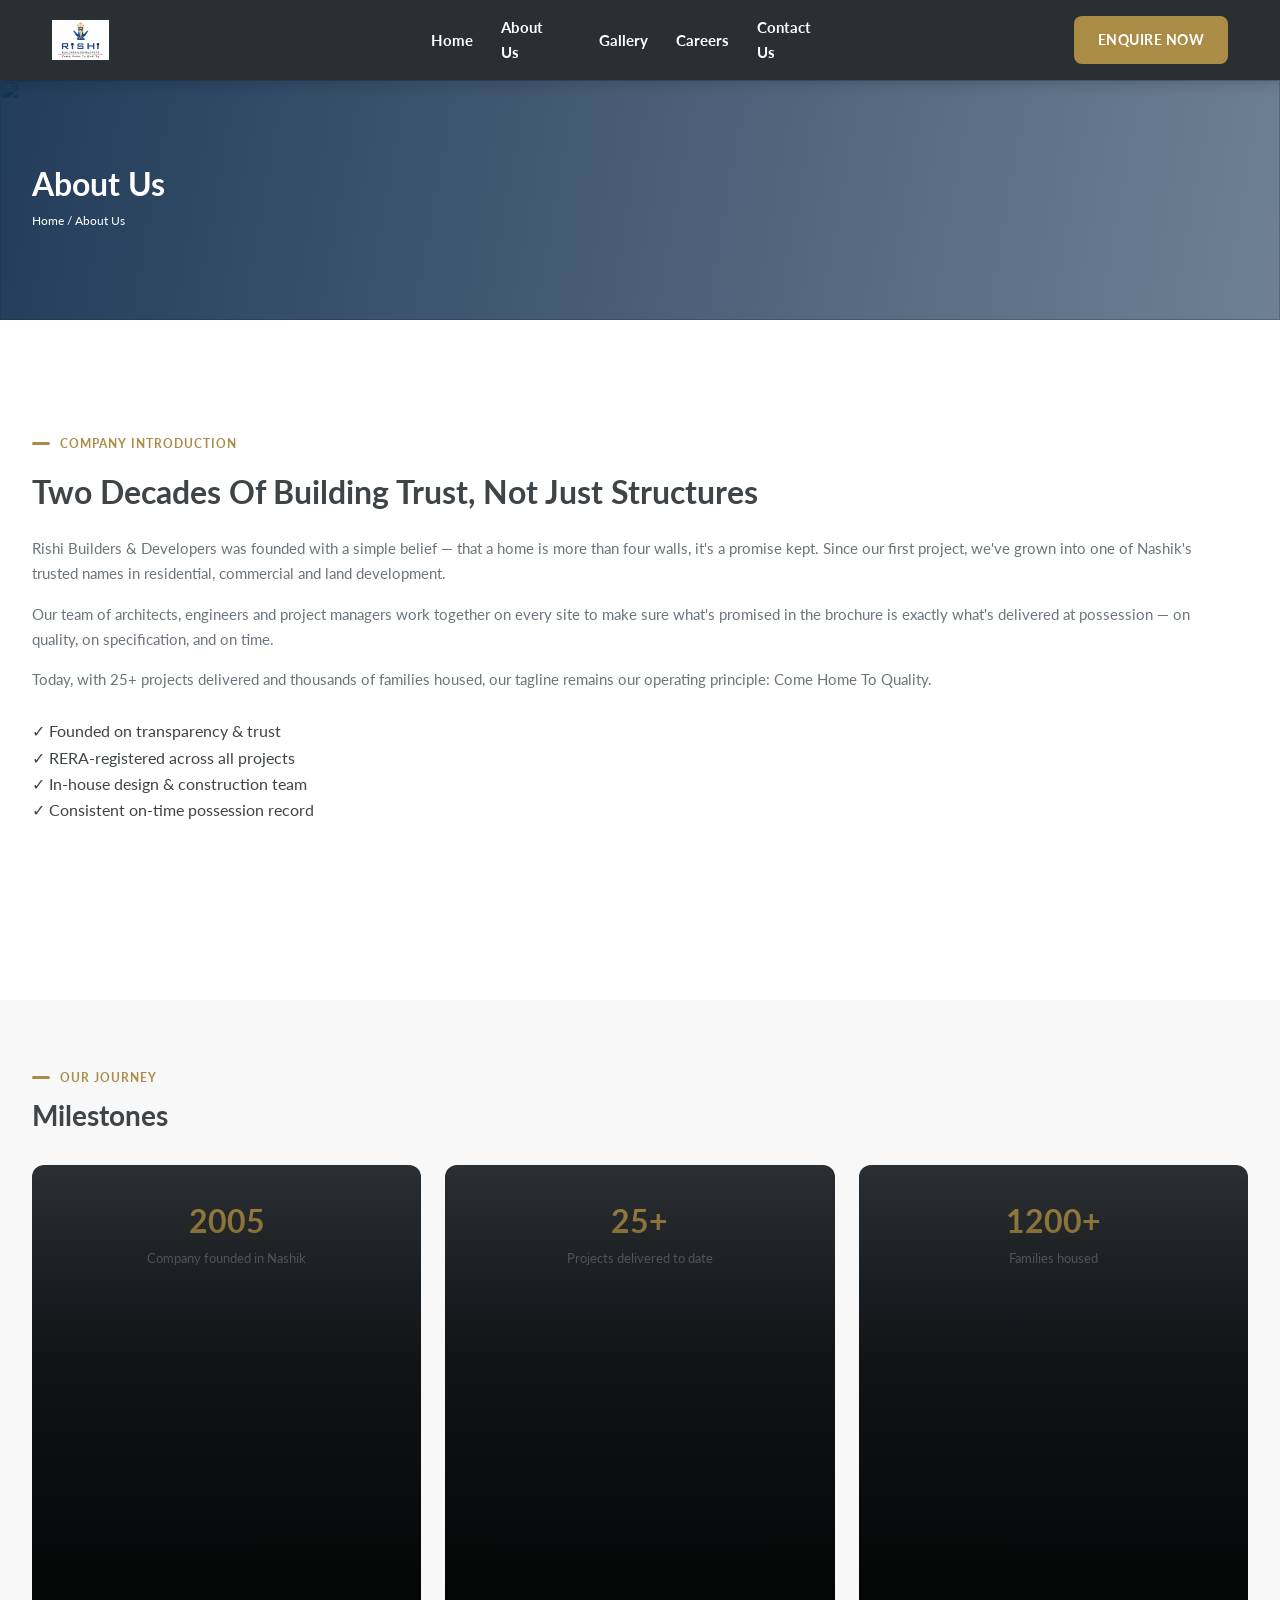
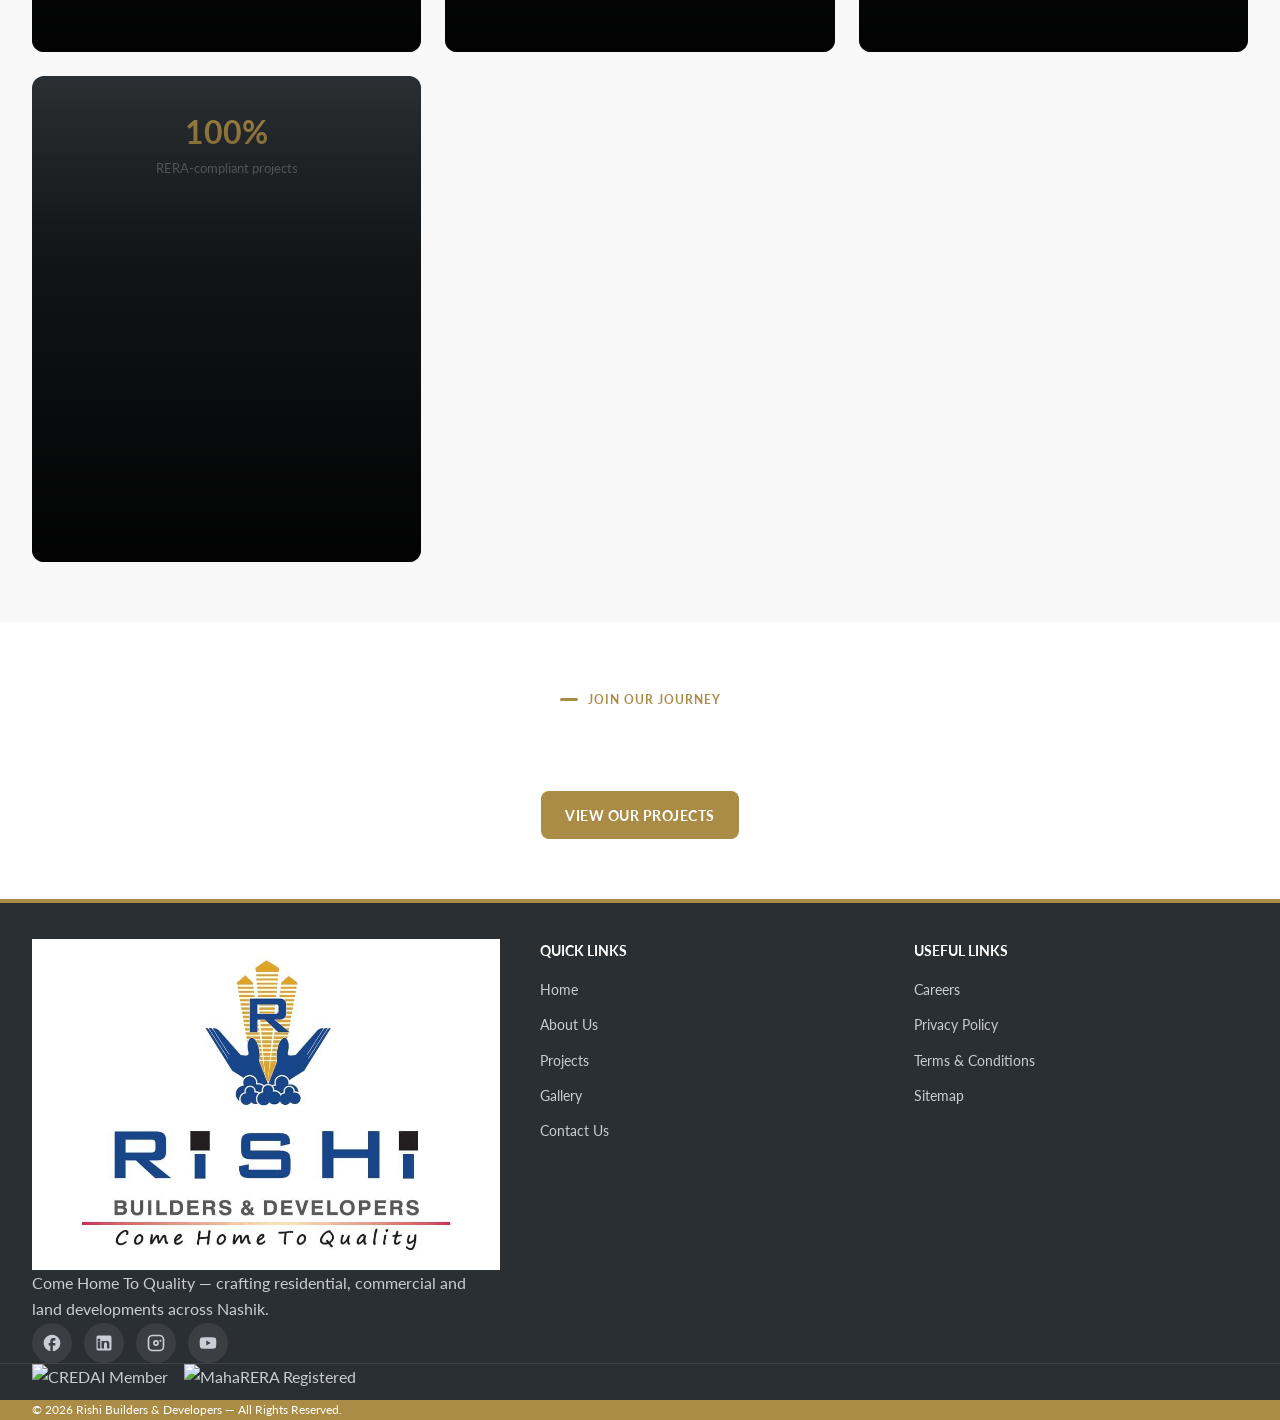
==== commit 5479766f: "Fix CSS styling and responsiveness for secondary pages" ====
--- a/about.html
+++ b/about.html
@@ -1,8 +1,8 @@
-﻿<!DOCTYPE html>
+<!DOCTYPE html>
 <html lang="en">
 <head>
 <meta charset="UTF-8">
-<meta name="viewport" content="width=device-width, initial-scale=1.0">
+<meta name="viewport" content="width=device-width, initial-scale=1.0, viewport-fit=cover">
 <title>About Us | Rishi Builders & Developers</title>
 <meta name="description" content="About Rishi Builders & Developers — a Nashik-based developer building residential, commercial and land projects on quality, transparency and timely delivery.">
 <link rel="icon" href="assets/images/logo.jpeg" type="image/jpeg">
@@ -12,15 +12,25 @@
 <header>
   <div class="nav-wrap">
     <a href="index.html" class="logo"><img src="assets/images/logo.png" alt="Rishi Builders & Developers"></a>
-    <nav><ul>
+    <nav>
+      <button class="nav-close" aria-label="Close menu">✕</button>
+      <ul>
       <li><a href="index.html">Home</a></li>
       <li><a href="about.html" class="active">About Us</a></li>
-      <li><a href="projects.html">Projects ▾</a><div class="drop"><div class="drop-label">Land Projects</div><a href="projects.html#na-plots">NA Plots</a><a href="projects.html#agricultural">Agricultural Land</a><div class="drop-label">Construction Projects</div><a href="projects.html#residential">Residential Projects</a><a href="projects.html#commercial">Commercial Projects</a></div></li>
+      <li>
+        <button class="nav-dropdown-btn">Projects ▾</button>
+        <a href="projects.html" class="desktop-only" style="display:none;">Projects ▾</a>
+        <div class="drop">
+          <div class="drop-label">Land Projects</div><a href="projects.html#na-plots">NA Plots</a><a href="projects.html#agricultural">Agricultural Land</a>
+          <div class="drop-label">Construction Projects</div><a href="projects.html#residential">Residential Projects</a><a href="projects.html#commercial">Commercial Projects</a>
+        </div>
+      </li>
       <li><a href="gallery.html">Gallery</a></li>
       <li><a href="careers.html">Careers</a></li>
       <li><a href="contact.html">Contact Us</a></li>
-    </ul></nav>
-    <div class="nav-cta"><a href="contact.html" class="btn btn-gold" style="padding:11px 22px;">Enquire Now</a></div>
+    </ul>
+    </nav>
+    <div class="nav-cta"><a href="contact.html" class="btn btn-gold">Enquire Now</a></div>
     <button class="menu-toggle" aria-label="Toggle menu">☰</button>
   </div>
 </header>
@@ -34,21 +44,25 @@
 </section>
 
 <section style="background:var(--white);">
-  <div class="container about-grid">
-    <div>
+  <div class="container story-block">
+    <div class="story-content">
       <span class="eyebrow">Company Introduction</span>
       <h2 style="font-size:32px;margin-bottom:18px;">Two Decades Of Building Trust, Not Just Structures</h2>
       <p style="color:var(--grey);font-size:15px;margin-bottom:16px;">Rishi Builders & Developers was founded with a simple belief — that a home is more than four walls, it's a promise kept. Since our first project, we've grown into one of Nashik's trusted names in residential, commercial and land development.</p>
       <p style="color:var(--grey);font-size:15px;margin-bottom:16px;">Our team of architects, engineers and project managers work together on every site to make sure what's promised in the brochure is exactly what's delivered at possession — on quality, on specification, and on time.</p>
       <p style="color:var(--grey);font-size:15px;margin-bottom:26px;">Today, with 25+ projects delivered and thousands of families housed, our tagline remains our operating principle: Come Home To Quality.</p>
       <div class="highlight-grid" style="margin-bottom:10px;">
-        <li><span class="chk">✓</span> Founded on transparency &amp; trust</li>
-        <li><span class="chk">✓</span> RERA-registered across all projects</li>
-        <li><span class="chk">✓</span> In-house design &amp; construction team</li>
-        <li><span class="chk">✓</span> Consistent on-time possession record</li>
+        <ul>
+          <li><span class="chk">✓</span> Founded on transparency &amp; trust</li>
+          <li><span class="chk">✓</span> RERA-registered across all projects</li>
+          <li><span class="chk">✓</span> In-house design &amp; construction team</li>
+          <li><span class="chk">✓</span> Consistent on-time possession record</li>
+        </ul>
       </div>
     </div>
-    <img src="https://images.unsplash.com/photo-1512917774080-9991f1c4c750?q=80&w=1000&auto=format&fit=crop" style="border-radius:6px;height:420px;object-fit:cover;">
+    <div class="story-images">
+      <img class="story-img-main" src="https://images.unsplash.com/photo-1512917774080-9991f1c4c750?q=80&w=1000&auto=format&fit=crop" loading="lazy">
+    </div>
   </div>
 </section>
 
@@ -87,9 +101,17 @@
     <div class="foot-col"><h5>Quick Links</h5><ul><li><a href="index.html">Home</a></li><li><a href="about.html">About Us</a></li><li><a href="projects.html">Projects</a></li><li><a href="gallery.html">Gallery</a></li><li><a href="contact.html">Contact Us</a></li></ul></div>
     <div class="foot-col"><h5>Useful Links</h5><ul><li><a href="careers.html">Careers</a></li><li><a href="privacy-policy.html">Privacy Policy</a></li><li><a href="terms-conditions.html">Terms &amp; Conditions</a></li><li><a href="sitemap.html">Sitemap</a></li></ul></div>
   </div>
-  <div class="container foot-badges"><img src="assets/images/badges/credai.png" alt="CREDAI Member" class="badge-logo"><img src="assets/images/badges/maharera.png" alt="MahaRERA Registered" class="badge-logo"></div>
+  <div class="container foot-badges">
+    <img src="assets/images/badges/credai.png" alt="CREDAI Member" class="badge-logo" loading="lazy">
+    <img src="assets/images/badges/maharera.png" alt="MahaRERA Registered" class="badge-logo" loading="lazy">
+  </div>
   <div class="foot-bottom-band"><div class="container foot-bottom"><span>© 2026 Rishi Builders &amp; Developers — All Rights Reserved.</span></div></div>
 </footer>
+
+<div class="bottom-cta-bar">
+  <a href="contact.html" class="btn btn-gold">Enquire Now</a>
+</div>
+
 <script src="assets/script.js"></script>
 </body>
 </html>
--- a/assets/style.css
+++ b/assets/style.css
@@ -1,505 +1,543 @@
-@import url('https://fonts.googleapis.com/css2?family=Lato:wght@300;400;700;900&display=swap');
-
-:root{
-  --navy-deep: #3f4448; /* Replaced deep navy with Mittal dark grey */
+@import url('https://fonts.googleapis.com/css2?family=Lato:wght@300;400;700;900&family=Fraunces:opsz,wght@9..144,400;9..144,600&display=swap');
+
+:root {
+  --navy-deep: #2A2F33; 
   --navy: #3f4448;
-  --gold: #ab8c47; /* Mittal mustard gold */
-  --gold-light: #ab8c47;
+  --gold: #ab8c47;
+  --gold-light: #c1a461;
   --terracotta: #ab8c47;
-  --cream: #f8f8f8; /* Mittal light grey background */
+  --cream: #f8f8f8;
   --white: #ffffff;
-  --ink: #3f4448; /* Text color */
-  --grey: #6c757d; /* Bootstrap grey */
+  --ink: #3f4448;
+  --grey: #6c757d;
   --line: #e9ecef;
   --green: #4c7a4c;
   --stripe: var(--gold);
 }
-*{margin:0;padding:0;box-sizing:border-box;}
-html{scroll-behavior:smooth;}
-body{font-family:'Lato', sans-serif;color:var(--ink);background:var(--white);line-height:1.65;}
-h1,h2,h3,h4{font-family:'Lato', sans-serif;color:var(--ink);font-weight:700;}
-a{text-decoration:none;color:inherit;transition:0.3s;}
-img{display:block;max-width:100%;}
-ul{list-style:none;}
-.container{max-width:1240px;margin:0 auto;padding:0 32px;}
-.eyebrow{display:inline-flex;align-items:center;gap:10px;font-size:14px;letter-spacing:1px;text-transform:uppercase;color:var(--gold);font-weight:700;margin-bottom:14px;}
-.eyebrow::before{content:'';display:inline-block;width:22px;height:3px;border-radius:4px;background:var(--stripe);}
-.btn{display:inline-flex;align-items:center;gap:8px;padding:12px 24px;border-radius:12px;font-weight:700;font-size:14px;letter-spacing:0.5px;text-transform:uppercase;cursor:pointer;border:none;transition:.25s;}
-.btn-gold{background:var(--gold);color:#fff;}
-.btn-gold:hover{background:var(--navy-deep);color:#fff;}
-.btn-outline{background:transparent;border:1.5px solid rgba(255,255,255,.7);color:#fff;}
-.btn-outline:hover{background:rgba(255,255,255,.14);}
-.btn-navy{background:var(--navy);color:#fff;}
-.btn-navy:hover{background:var(--gold);color:#fff;}
-.btn-sm{padding:10px 20px;font-size:12px;}
-.proof-bar{display:none;} /* Hiding proof bar for cleaner look */
-
-/* HEADER */
-header{position:sticky;top:0;z-index:500;background:#ffffff;box-shadow:0 2px 15px rgba(0,0,0,0.1);}
-.nav-wrap{display:flex;align-items:center;justify-content:space-between;padding:0px 32px;max-width:1240px;margin:0 auto;}
-.logo{display:flex;align-items:center;gap:10px;}
-.logo img{height:60px;width:auto;display:block;padding:5px 0;}
-nav ul{display:flex;gap:28px;align-items:center;}
-nav a{color:var(--ink);font-size:15px;font-weight:700;letter-spacing:.4px;padding:24px 0;position:relative;display:block;}
-nav a:hover,nav a.active{color:var(--gold);}
-nav li{position:relative;}
-.drop{position:absolute;top:100%;left:0;background:#ffffff;min-width:220px;padding:0;border-radius:12px;display:none;box-shadow:0 14px 30px rgba(0,0,0,.1);border-top:2px solid var(--gold); overflow:hidden;}
-nav li:hover .drop{display:block;}
-.drop a{display:block;padding:12px 20px;font-size:14px;color:var(--ink);border-bottom:1px solid var(--line);}
-.drop a:hover{background:#f8f8f8;color:var(--gold);}
-.drop .drop-label{padding:10px 20px 4px;font-size:12px;letter-spacing:1px;text-transform:uppercase;color:var(--gold);font-weight:700;}
-.drop .drop-label:not(:first-child){border-top:1px solid var(--line);margin-top:0;padding-top:12px;}
-.nav-cta{display:flex;gap:12px;align-items:center;}
-.nav-cta .btn{border-radius: 4px; padding: 10px 20px;}
-.menu-toggle{display:none;background:none;border:none;color:var(--ink);font-size:24px;line-height:1;cursor:pointer;padding:4px 6px;}
-
-/* PAGE HERO (inner pages) */
-.page-hero{position:relative;height:340px;display:flex;align-items:center;overflow:hidden;}
-.page-hero .bg{position:absolute;inset:0;background:linear-gradient(100deg,rgba(15,44,76,.92),rgba(15,44,76,.58));}
-.page-hero .bg img{position:absolute;inset:0;width:100%;height:100%;object-fit:cover;z-index:-1;}
-.page-hero-content{position:relative;z-index:2;color:#fff;}
-.page-hero-content h1{color:#fff;font-size:40px;margin-bottom:12px;}
-.breadcrumb{font-size:12.5px;color:#dbe0ee;}
-.breadcrumb a{color:var(--gold-light);}
-
-section{padding:88px 0;}
-.section-head{max-width:680px;margin:0 auto 48px;text-align:center;}
-.section-head.left{margin:0 0 40px;text-align:left;}
-.section-head h2{font-size:36px;font-weight:700;margin-bottom:12px;}
-.section-head p{color:var(--grey);font-size:14.5px;}
-
-/* SLIDER (home) */
-.hero{position:relative;height:88vh;min-height:600px;overflow:hidden;}
-.slide{position:absolute;inset:0;opacity:0;transition:opacity .6s;}
-.slide.active{opacity:1;}
-.slide-bg{position:absolute;inset:0;background:linear-gradient(100deg,rgba(15,44,76,.62) 0%,rgba(15,44,76,.26) 55%,rgba(15,44,76,.06) 100%);}
-.slide-bg img,.slide-bg video{position:absolute;inset:0;width:100%;height:100%;object-fit:cover;z-index:-1;}
-.slide-content{position:relative;z-index:2;height:100%;display:flex;align-items:center;max-width:1240px;margin:0 auto;padding:0 32px;}
-.slide-content .eyebrow{color:var(--gold-light);}
-.slide-content .eyebrow::before{background:var(--stripe);}
-.slide-content h1{font-size:58px;color:#fff;font-weight:700;line-height:1.12;margin-bottom:14px;text-shadow:0 2px 14px rgba(0,0,0,.35);}
-.slide-content p{color:#f0f0f0;font-size:17px;margin-bottom:28px;text-shadow:0 1px 8px rgba(0,0,0,.3);}
-.hero-nav{position:absolute;bottom:34px;right:32px;display:flex;gap:10px;z-index:5;}
-.hero-nav button{width:42px;height:42px;border-radius:50%;background:rgba(255,255,255,.12);border:1px solid rgba(255,255,255,.4);color:#fff;font-size:16px;cursor:pointer;}
-.hero-dots{position:absolute;bottom:34px;left:32px;display:flex;gap:8px;z-index:5;}
-.hero-dots span{width:28px;height:3px;border-radius:2px;background:rgba(255,255,255,.3);cursor:pointer;}
-.hero-dots span.active{background:var(--stripe);}
-.hero-note{position:absolute;top:20px;left:32px;z-index:5;background:rgba(0,0,0,.35);color:#fdf6e3;font-size:11px;padding:6px 12px;border-radius:20px;letter-spacing:.4px;}
-
-/* SPOTLIGHT */
-.spotlight{background:var(--white);}
-.about-grid{display:grid;grid-template-columns:1fr 1fr;gap:60px;align-items:center;}
-.spot-grid{display:grid;grid-template-columns:.9fr 1.1fr;gap:50px;align-items:center;}
-.spot-grid img{border-radius:10px;height:340px;object-fit:cover;width:100%;}
-.spot-copy h2{font-size:32px;margin-bottom:16px;}
-.spot-copy p{color:var(--grey);font-size:15px;margin-bottom:24px;max-width:520px;}
-
-/* FEATURED / CARD GRID */
-.featured{background:var(--cream);}
-.feat-grid,.proj-row{display:grid;grid-template-columns:repeat(3,1fr);gap:30px;}
-.stats-row{grid-template-columns:repeat(4,1fr);}
-.feat-card,.proj-card{position:relative;background:#fff;border-radius:16px;overflow:hidden;border:1px solid var(--line);transition:box-shadow .3s,transform .3s; display:block;}
-.feat-card:hover,.proj-card:hover{box-shadow:0 22px 40px rgba(15,44,76,.16);transform:translateY(-3px);}
-.feat-img,.proj-img{position:relative;height:240px;overflow:hidden;border-radius:16px 16px 0 0;}
-.feat-img img,.proj-img img{width:100%;height:100%;object-fit:cover;transition:.6s;}
-.feat-card:hover .feat-img img,.proj-card:hover .proj-img img{transform:scale(1.15);}
-.proj-type,.proj-status{position:absolute;top:12px;right:12px;background:var(--gold);color:#fff;font-size:10px;font-weight:700;padding:4px 10px;border-radius:12px;z-index:3;}
-.proj-status{right:auto;left:12px;background:var(--navy-deep);color:#fff;text-transform:uppercase;}
-
-/* Restored Custom Hover Reveal Box */
-.card-chip{position:relative;margin-top:-28px;padding:0 18px 22px;text-align:center;z-index:2;transition:opacity .35s; background:transparent;}
-.feat-card:hover .card-chip,.proj-card:hover .card-chip{opacity:0;}
-.chip-name{background:var(--stripe);color:#fff;font-family:'Lato',sans-serif;font-size:16px;line-height:1.3;padding:12px 18px;border-radius:8px;width:fit-content;max-width:100%;margin:0 auto 10px;box-shadow:0 10px 20px rgba(0,0,0,.18);}
-.btn-chip{display:inline-block;background:#fff;color:var(--navy);font-size:11px;font-weight:700;letter-spacing:.5px;text-transform:uppercase;padding:9px 20px;border-radius:20px;box-shadow:0 6px 14px rgba(0,0,0,.12);transition:0.3s;}
-.btn-chip:hover{background:var(--navy-deep);color:#fff;}
-
-/* Hover state: full detail panel slides up over the photo */
-.card-reveal{position:absolute;top:0;left:0;right:0;height:240px;padding:24px 22px;text-align:center;
-  display:flex;flex-direction:column;justify-content:center;background:var(--navy-deep);color:#fff;
-  transform:translateY(100%);opacity:0;pointer-events:none;transition:transform .45s,opacity .45s;z-index:4;}
-.feat-card:hover .card-reveal,.proj-card:hover .card-reveal{transform:translateY(0);opacity:1;pointer-events:auto;}
-.card-reveal h4{color:#fff;font-size:17px;margin-bottom:8px;}
-.card-reveal p{color:#e2e2e2;font-size:12.5px;margin-bottom:14px;}
-.reveal-price{color:#dcdcdc;font-size:11px;margin-bottom:14px;}
-.reveal-price b{display:block;color:#fff;font-family:'Lato',sans-serif;font-size:16px;}
-.btn-reveal{display:inline-block;background:var(--gold);color:#fff;font-size:11px;font-weight:700;letter-spacing:.5px;text-transform:uppercase;padding:10px 22px;border-radius:20px;align-self:center;transition:0.3s;}
-.btn-reveal:hover{background:#fff;color:var(--gold);}
-
-.tag-strip{display:flex;align-items:center;gap:14px;margin-bottom:36px;}
-.tag-strip .dot{width:12px;height:12px;border-radius:50%;}
-.status-sec.ongoing .dot{background:var(--gold);}
-.status-sec.upcoming .dot{background:var(--navy);}
-.status-sec.completed .dot{background:var(--green);}
-.status-sec h2{font-size:30px;}
-.status-sec.ongoing{background:var(--white);}
-.status-sec.upcoming{background:var(--cream);}
-.status-sec.completed{background:var(--white);}
-.view-more-wrap{text-align:center;margin-top:40px;}
-
-/* FILTER BAR (projects listing / gallery) */
-.filter-bar{display:flex;justify-content:center;margin-bottom:44px;flex-wrap:wrap;gap:8px;}
-.filter-bar button{padding:14px 25px;border:none;background:#f8f8f8;border-radius:12px;font-size:12px;font-weight:700;color:var(--ink);cursor:pointer;letter-spacing:1px;text-transform:uppercase;position:relative;transition:0.3s;}
-.filter-bar button:hover{background:#ebebeb;}
-.filter-bar button.active{background:var(--gold);color:#fff;border-radius:12px;}
-.filter-row{display:flex;justify-content:space-between;align-items:center;flex-wrap:wrap;gap:16px;margin-bottom:40px;}
-.filter-select{padding:10px 16px;border:1px solid var(--line);border-radius:12px;font-size:14px;background:#fff;color:var(--navy);font-family:'Lato',sans-serif;}
-
-/* CATEGORY TILES (projects landing) */
-.cat-grid{display:grid;grid-template-columns:1fr 1fr;gap:30px;}
-.cat-card{position:relative;height:280px;border-radius:12px;overflow:hidden;}
-.cat-card img{width:100%;height:100%;object-fit:cover;}
-.cat-card .overlay{position:absolute;inset:0;background:linear-gradient(180deg,rgba(15,44,76,.12),rgba(15,44,76,.88));display:flex;flex-direction:column;justify-content:flex-end;padding:30px;color:#fff;}
-.cat-card h3{color:#fff;font-size:25px;margin-bottom:6px;}
-.cat-card p{font-size:13px;color:#dbe0ee;margin-bottom:14px;}
-.cat-sub{display:flex;gap:10px;flex-wrap:wrap;}
-.cat-sub span{background:rgba(255,255,255,.14);border:1px solid rgba(255,255,255,.3);padding:5px 14px;border-radius:20px;font-size:11.5px;}
-
-/* DETAIL PAGE */
-.detail-hero{position:relative;height:60vh;min-height:440px;}
-.detail-hero .bg{position:absolute;inset:0;background:linear-gradient(180deg,rgba(15,44,76,.22),rgba(15,44,76,.92));}
-.detail-hero .bg img{position:absolute;inset:0;width:100%;height:100%;object-fit:cover;z-index:-1;}
-.detail-hero-content{position:absolute;bottom:0;left:0;right:0;z-index:2;color:#fff;padding-bottom:40px;}
-.detail-hero-content h1{color:#fff;font-size:38px;margin-bottom:8px;}
-.detail-meta-row{display:flex;gap:26px;flex-wrap:wrap;margin-top:18px;}
-.detail-meta-row .item{font-size:12.5px;color:#e3e2db;}
-.detail-meta-row .item b{display:block;color:#fff;font-size:17px;font-family:'Fraunces',serif;}
-.detail-actions{display:flex;gap:14px;margin-top:22px;flex-wrap:wrap;}
-
-.detail-body{background:var(--white);}
-.detail-grid{display:grid;grid-template-columns:2fr 1fr;gap:50px;}
-.detail-block{margin-bottom:44px;}
-.detail-block h3{font-size:23px;margin-bottom:16px;position:relative;padding-left:18px;}
-.detail-block h3::before{content:'';position:absolute;left:0;top:4px;bottom:4px;width:4px;border-radius:3px;background:var(--stripe);}
-.detail-block p{color:var(--grey);font-size:14.5px;margin-bottom:12px;}
-.highlight-grid{display:grid;grid-template-columns:1fr 1fr;gap:14px;}
-.highlight-grid li{display:flex;gap:10px;align-items:flex-start;font-size:13.5px;font-weight:500;}
-.highlight-grid .chk{width:22px;height:22px;border-radius:50%;background:rgba(193,151,79,.16);color:var(--terracotta);flex:none;display:flex;align-items:center;justify-content:center;font-size:11px;font-weight:700;}
-.specs-table{width:100%;border-collapse:collapse;font-size:13.5px;}
-.specs-table td{padding:11px 0;border-bottom:1px solid var(--line);color:var(--grey);}
-.specs-table td:first-child{color:var(--ink);font-weight:600;width:44%;}
-.floorplan-tabs{display:flex;gap:10px;margin-bottom:20px;flex-wrap:wrap;}
-.floorplan-tabs button{padding:8px 18px;border:1px solid var(--line);background:#fff;border-radius:20px;font-size:12.5px;font-weight:600;color:var(--navy);cursor:pointer;}
-.floorplan-tabs button.active{background:var(--navy);color:#fff;border-color:var(--navy);}
-.gallery-strip{display:grid;grid-template-columns:repeat(4,1fr);gap:12px;}
-.gallery-strip img{height:140px;object-fit:cover;border-radius:8px;}
-.sidebar-card{background:var(--cream);border:1px solid var(--line);border-radius:12px;padding:26px;margin-bottom:24px;}
-.sidebar-card h4{font-size:17px;margin-bottom:16px;}
-.sidebar-card input,.sidebar-card select,.sidebar-card textarea{width:100%;padding:12px 14px;border:1px solid var(--line);border-radius:8px;margin-bottom:12px;font-family:'Work Sans',sans-serif;font-size:13px;background:#fff;}
-.sidebar-card .btn{width:100%;justify-content:center;}
-.nearby-list li{display:flex;justify-content:space-between;font-size:13px;padding:8px 0;border-bottom:1px dashed var(--line);color:var(--grey);}
-.nearby-list li b{color:var(--ink);}
-.faq-item{border-bottom:1px solid var(--line);padding:18px 0;}
-.faq-q{display:flex;justify-content:space-between;align-items:center;cursor:pointer;font-weight:600;font-size:14.5px;color:var(--ink);}
-.faq-a{max-height:0;overflow:hidden;transition:.3s;font-size:13.5px;color:var(--grey);}
-.faq-item.open .faq-a{max-height:200px;padding-top:12px;}
-.faq-item.open .faq-q .arrow{transform:rotate(180deg);color:var(--terracotta);}
-.related-grid{display:grid;grid-template-columns:repeat(3,1fr);gap:26px;}
-
-/* GALLERY PAGE */
-.gallery-grid{display:grid;grid-template-columns:repeat(4,1fr);gap:14px;}
-.gallery-tile{position:relative;border-radius:10px;overflow:hidden;height:210px;cursor:pointer;}
-.gallery-tile img{width:100%;height:100%;object-fit:cover;transition:.4s;}
-.gallery-tile:hover img{transform:scale(1.08);}
-.gallery-tile .tag{position:absolute;bottom:10px;left:10px;background:rgba(15,44,76,.8);color:#fff;font-size:10.5px;padding:4px 10px;border-radius:16px;}
-.gallery-tile.video:after{content:'▶';position:absolute;inset:0;display:flex;align-items:center;justify-content:center;color:#fff;font-size:26px;background:rgba(15,44,76,.3);}
-
-/* CAREERS */
-.job-card{background:#fff;border:1px solid var(--line);border-radius:10px;padding:26px;display:flex;justify-content:space-between;align-items:center;margin-bottom:18px;flex-wrap:wrap;gap:16px;transition:box-shadow .25s;}
-.job-card:hover{box-shadow:0 14px 30px rgba(15,44,76,.1);}
-.job-card h4{font-size:18px;margin-bottom:6px;}
-.job-meta{display:flex;gap:16px;font-size:12.5px;color:var(--grey);flex-wrap:wrap;}
-.job-meta span{display:flex;align-items:center;gap:5px;}
-
-/* CONTACT PAGE */
-.contact-grid{display:grid;grid-template-columns:1fr 1fr;gap:50px;}
-.contact-info-card{display:flex;gap:16px;align-items:flex-start;margin-bottom:26px;}
-.contact-info-card .ic{width:46px;height:46px;border-radius:50%;background:var(--navy);color:var(--gold-light);display:flex;align-items:center;justify-content:center;flex:none;font-size:18px;}
-.contact-info-card h5{font-size:15px;margin-bottom:4px;color:var(--ink);}
-.contact-info-card p{font-size:13.5px;color:var(--grey);}
-.contact-form-card{background:#fff;border:1px solid var(--line);border-radius:12px;padding:34px;}
-.contact-form-card input,.contact-form-card select,.contact-form-card textarea{width:100%;padding:13px 14px;border:1px solid var(--line);border-radius:8px;margin-bottom:16px;font-family:'Work Sans',sans-serif;font-size:13.5px;background:var(--cream);}
-.two-col-input{display:grid;grid-template-columns:1fr 1fr;gap:14px;}
-
-/* LEGAL PAGES */
-.legal-content h3{font-size:20px;margin:28px 0 12px;}
-.legal-content p, .legal-content li{color:var(--grey);font-size:14.5px;margin-bottom:10px;}
-.legal-content ul{padding-left:20px;list-style:disc;}
-.legal-updated{font-size:12.5px;color:var(--grey);margin-bottom:30px;}
-
-/* SITEMAP PAGE */
-.sitemap-grid{display:grid;grid-template-columns:repeat(3,1fr);gap:40px;}
-.sitemap-col h4{font-size:16px;margin-bottom:16px;color:var(--ink);border-bottom:2px solid var(--terracotta);display:inline-block;padding-bottom:6px;}
-.sitemap-col ul{margin-top:14px;}
-.sitemap-col li{margin-bottom:10px;font-size:13.5px;}
-.sitemap-col li a:hover{color:var(--terracotta);}
-.sitemap-col li ul{margin-top:8px;margin-left:14px;}
-.sitemap-col li li{font-size:12.5px;color:var(--grey);margin-bottom:6px;}
-
-/* CTA / LEAD FORM */
-.cta{background:linear-gradient(120deg,var(--navy-deep),#081c30);position:relative;color:#fff;overflow:hidden;}
-.cta:before{content:'';position:absolute;inset:0;background:url('https://images.unsplash.com/photo-1523217582562-09d0def993a6?q=80&w=1600&auto=format&fit=crop') center/cover;opacity:.12;mix-blend-mode:overlay;}
-.cta:after{content:'';position:absolute;left:0;right:0;top:0;height:4px;background:var(--stripe);}
-.cta-grid{position:relative;z-index:2;display:grid;grid-template-columns:1.1fr .9fr;gap:60px;align-items:center;}
-.cta-copy .eyebrow{color:var(--gold-light);}
-.cta-copy h2{color:#fff;font-size:34px;margin-bottom:8px;}
-.cta-copy p{color:#d6dbe8;font-size:15px;max-width:440px;}
-.cta-form{background:#fff;border-radius:12px;padding:32px;color:var(--ink);box-shadow:0 24px 60px rgba(0,0,0,.25);}
-.cta-form h3{font-size:20px;margin-bottom:4px;}
-.cta-form .sub{font-size:12.5px;color:var(--grey);margin-bottom:18px;}
-.cta-form input,.cta-form select{width:100%;padding:13px 14px;border:1px solid var(--line);border-radius:8px;margin-bottom:14px;font-family:'Work Sans',sans-serif;font-size:13.5px;background:#fbfaf7;}
-.cta-form .btn{width:100%;justify-content:center;}
-.cta-form .fine{font-size:10.5px;color:#9b9b9b;margin-top:12px;line-height:1.5;}
-
-/* MAP */
-.map-frame{height:380px;background:linear-gradient(135deg,#e7e0d0,#f2ece0);display:flex;align-items:center;justify-content:center;color:var(--grey);font-size:13px;letter-spacing:1px;text-transform:uppercase;position:relative;}
-.map-pin{position:absolute;top:44%;left:52%;color:var(--navy-deep);font-size:34px;}
-
-/* FOOTER */
-footer{background:var(--navy-deep);color:#c9cdd6;padding-top:64px;position:relative;}
-footer::before{content:'';position:absolute;left:0;right:0;top:0;height:4px;background:var(--stripe);}
-.foot-grid{display:grid;grid-template-columns:1.4fr 1fr 1fr;gap:50px;padding-bottom:40px;}
-.foot-logo{font-family:'Fraunces',serif;margin-bottom:16px;}
-.foot-logo img{height:90px;width:auto;display:inline-block;background:#fff;padding:10px 16px;border-radius:12px;}
-.foot-grid p{font-size:13px;color:#a9b0be;margin-bottom:18px;}
-.foot-social{display:flex;gap:10px;}
-.foot-social a{width:34px;height:34px;border-radius:50%;background:rgba(255,255,255,.08);display:flex;align-items:center;justify-content:center;font-size:13px;transition:.2s;}
-.foot-social a:hover{background:var(--gold);}
-.foot-col h5{color:#fff;font-size:14px;letter-spacing:.5px;margin-bottom:20px;text-transform:uppercase;}
-.foot-col li{margin-bottom:12px;font-size:13.5px;}
-.foot-col a:hover{color:var(--gold-light);}
-.foot-badges{display:flex;gap:16px;align-items:center;padding:24px 0;border-top:1px solid rgba(255,255,255,.1);}
-.badge-chip{background:rgba(255,255,255,.06);border:1px solid rgba(255,255,255,.16);padding:10px 18px;border-radius:8px;font-size:11px;letter-spacing:.5px;color:#c7cde0;}
-.foot-bottom-band{background:var(--stripe);}
-.foot-bottom{display:flex;justify-content:space-between;align-items:center;padding:14px 0;font-size:12px;color:#fff;flex-wrap:wrap;gap:10px;}
-.foot-bottom a{color:#fff;text-decoration:underline;}
-
-.floaters{position:fixed;right:22px;bottom:26px;z-index:600;display:flex;flex-direction:column;gap:12px;}
-.floaters a{width:52px;height:52px;border-radius:50%;display:flex;align-items:center;justify-content:center;color:#fff;font-size:22px;box-shadow:0 10px 24px rgba(0,0,0,.25);}
-.fl-whatsapp{background:#25D366;}
-.fl-call{background:var(--terracotta);color:#fff;}
-
-@media(max-width:1000px){
-  .spot-grid,.cta-grid,.detail-grid,.contact-grid,.about-grid{grid-template-columns:1fr;}
-  .feat-grid,.proj-row,.cat-grid,.related-grid,.sitemap-grid,.stats-row{grid-template-columns:repeat(2,1fr);}
-  .gallery-grid,.gallery-strip{grid-template-columns:repeat(2,1fr);}
-  .foot-grid{grid-template-columns:1fr 1fr;}
-  .slide-content h1{font-size:34px;}
-  .highlight-grid{grid-template-columns:1fr;}
-  .foot-badges{flex-wrap:wrap;}
-
-  /* Mobile nav: hamburger toggle + collapsible panel */
-  .menu-toggle{display:block;}
-  .nav-wrap{flex-wrap:wrap;padding:15px 20px;}
-  nav{order:3;width:100%;max-height:0;overflow:hidden;transition:max-height .35s ease;background:#ffffff;}
-  header.nav-open nav{max-height:80vh;overflow-y:auto;}
-  nav ul{display:flex;flex-direction:column;gap:0;padding:0;}
-  nav li{width:100%;}
-  nav a{display:block;padding:15px 20px;border-bottom:1px solid var(--line);}
-  .drop{position:static;display:block;background:none;box-shadow:none;border-radius:0;padding:0;min-width:0;border:none;}
-  .drop a{padding:12px 20px 12px 40px;}
-  .drop .drop-label{padding:10px 20px 4px 40px;}
-}
-@media(max-width:750px){
-  .feat-grid,.proj-row,.foot-grid,.cat-grid,.related-grid,.gallery-grid,.gallery-strip,.sitemap-grid,.stats-row{grid-template-columns:1fr;}
-  .two-col-input{grid-template-columns:1fr;}
-  .job-card{flex-direction:column;align-items:flex-start;}
-
-  .container{padding:0 18px;}
-  .nav-wrap{padding:10px 18px;}
-  section{padding:56px 0;}
-  .section-head h2{font-size:27px;}
-  .hero{min-height:520px;}
-  .slide-content h1{font-size:28px;}
-  .slide-content p{font-size:15px;}
-  .page-hero{height:220px;}
-  .page-hero-content h1{font-size:29px;}
-  .detail-hero{min-height:400px;}
-  .detail-hero-content h1{font-size:28px;}
-  .spot-grid img{height:220px;}
-  .cta-copy h2{font-size:25px;}
-  .cta-form{padding:24px;}
-}
-
-/* ============================================================
-   DETAIL V2 — Full-width sectioned layout (project detail pages)
-   Inspired by Mittal Sun Glory structure · uses Rishi palette
-   ============================================================ */
-
-/* ---------- Hero Slider ---------- */
-.dv2-hero{position:relative;height:92vh;min-height:560px;overflow:hidden;}
-.dv2-hero-slides{position:absolute;inset:0;}
-.dv2-hero-slide{position:absolute;inset:0;opacity:0;transition:opacity .8s ease;}
-.dv2-hero-slide.active{opacity:1;}
-.dv2-hero-slide img{width:100%;height:100%;object-fit:cover;}
-.dv2-hero-overlay{position:absolute;inset:0;background:linear-gradient(180deg,rgba(15,44,76,.18) 0%,rgba(15,44,76,.72) 55%,rgba(15,44,76,.94) 100%);z-index:2;}
-.dv2-hero-content{position:absolute;bottom:0;left:0;right:0;z-index:3;padding:0 0 56px;}
-.dv2-hero-content .container{max-width:1240px;margin:0 auto;padding:0 32px;}
-.dv2-hero-content .breadcrumb{margin-bottom:16px;}
-.dv2-hero-content h1{color:#fff;font-size:48px;font-weight:700;margin-bottom:8px;line-height:1.15;}
-.dv2-hero-content .hero-sub{color:#e3e2db;font-size:14.5px;margin-bottom:24px;display:flex;align-items:center;gap:8px;flex-wrap:wrap;}
-.dv2-hero-dots{position:absolute;bottom:20px;left:50%;transform:translateX(-50%);z-index:4;display:flex;gap:10px;}
-.dv2-hero-dots span{width:32px;height:3.5px;border-radius:2px;background:rgba(255,255,255,.3);cursor:pointer;transition:.25s;}
-.dv2-hero-dots span.active{background:var(--gold);width:48px;}
-
-/* Stat pills in hero */
-.stat-pills{display:flex;gap:16px;flex-wrap:wrap;margin-bottom:26px;}
-.stat-pill{background:rgba(255,255,255,.1);backdrop-filter:blur(10px);border:1px solid rgba(255,255,255,.18);border-radius:12px;padding:16px 22px;min-width:140px;text-align:center;transition:.3s;}
-.stat-pill:hover{background:rgba(255,255,255,.16);transform:translateY(-2px);}
-.stat-pill b{display:block;color:#fff;font-family:'Fraunces',serif;font-size:20px;margin-bottom:2px;}
-.stat-pill span{color:#d6dbe8;font-size:11.5px;letter-spacing:.5px;text-transform:uppercase;}
-
-/* ---------- Sticky Section Nav ---------- */
-.section-nav{position:sticky;top:96px;z-index:400;background:var(--white);border-bottom:1px solid var(--line);transition:box-shadow .25s;}
-.section-nav.scrolled{box-shadow:0 4px 20px rgba(15,44,76,.08);}
-.section-nav-inner{max-width:1240px;margin:0 auto;padding:0 32px;display:flex;gap:0;overflow-x:auto;-webkit-overflow-scrolling:touch;scrollbar-width:none;}
-.section-nav-inner::-webkit-scrollbar{display:none;}
-.section-nav-inner a{flex:none;padding:16px 22px;font-size:12.5px;font-weight:600;letter-spacing:.6px;text-transform:uppercase;color:var(--grey);border-bottom:3px solid transparent;transition:.2s;white-space:nowrap;}
-.section-nav-inner a:hover{color:var(--navy);}
-.section-nav-inner a.active{color:var(--navy-deep);border-bottom-color:var(--gold);}
-
-/* ---------- Detail V2 Sections ---------- */
-.dv2-section{padding:80px 0;}
-.dv2-section.alt{background:var(--cream);}
-.dv2-section .container{max-width:1240px;margin:0 auto;padding:0 32px;}
-.dv2-section-head{max-width:720px;margin:0 auto 44px;text-align:center;}
-.dv2-section-head .eyebrow{justify-content:center;}
-.dv2-section-head h2{font-size:34px;font-weight:700;margin-bottom:10px;}
-.dv2-section-head p{color:var(--grey);font-size:15px;}
-.dv2-section-head-left{max-width:none;margin:0 0 40px;text-align:left;}
-.dv2-section-head-left .eyebrow{justify-content:flex-start;}
-.dv2-body-text{max-width:800px;margin:0 auto;color:var(--grey);font-size:15px;line-height:1.8;text-align:center;}
-
-/* ---------- Highlights Cards ---------- */
-.highlight-cards{display:grid;grid-template-columns:repeat(3,1fr);gap:22px;}
-.highlight-card{background:var(--white);border:1px solid var(--line);border-radius:12px;padding:24px 22px;display:flex;gap:14px;align-items:flex-start;transition:.3s;}
-.highlight-card:hover{box-shadow:0 12px 30px rgba(15,44,76,.08);transform:translateY(-2px);}
-.highlight-card .hc-icon{width:40px;height:40px;border-radius:50%;background:rgba(193,151,79,.14);color:var(--terracotta);flex:none;display:flex;align-items:center;justify-content:center;font-size:16px;font-weight:700;}
-.highlight-card .hc-text{font-size:14px;font-weight:500;color:var(--ink);line-height:1.5;}
-
-/* ---------- Layout Plan / Full-width Image ---------- */
-.dv2-image-showcase{position:relative;border-radius:12px;overflow:hidden;max-width:900px;margin:0 auto;box-shadow:0 16px 40px rgba(15,44,76,.12);}
-.dv2-image-showcase img{width:100%;height:auto;display:block;min-height:280px;object-fit:cover;}
-.dv2-image-showcase .img-caption{position:absolute;bottom:0;left:0;right:0;background:linear-gradient(transparent,rgba(15,44,76,.8));padding:24px;color:#fff;font-size:13px;letter-spacing:.3px;}
-
-/* ---------- Peek Gallery ---------- */
-.peek-gallery{display:flex;gap:16px;overflow-x:auto;scroll-snap-type:x mandatory;-webkit-overflow-scrolling:touch;padding:0 32px 20px;scrollbar-width:none;}
-.peek-gallery::-webkit-scrollbar{display:none;}
-.peek-gallery-item{flex:0 0 72%;scroll-snap-align:center;border-radius:12px;overflow:hidden;position:relative;opacity:.4;transition:opacity .4s ease,transform .4s ease;}
-.peek-gallery-item.active{opacity:1;transform:scale(1);}
-.peek-gallery-item img{width:100%;height:380px;object-fit:cover;display:block;}
-.peek-gallery-item .gallery-caption{position:absolute;bottom:0;left:0;right:0;background:linear-gradient(transparent,rgba(15,44,76,.7));padding:20px;color:#fff;font-size:13px;opacity:0;transition:.3s;}
-.peek-gallery-item.active .gallery-caption{opacity:1;}
-.peek-gallery-nav{display:flex;justify-content:center;gap:10px;margin-top:20px;}
-.peek-gallery-nav button{width:44px;height:44px;border-radius:50%;background:var(--white);border:1px solid var(--line);color:var(--navy);font-size:16px;cursor:pointer;transition:.2s;display:flex;align-items:center;justify-content:center;}
-.peek-gallery-nav button:hover{background:var(--navy);color:#fff;border-color:var(--navy);}
-
-/* ---------- Video Section ---------- */
-.dv2-video-wrap{position:relative;aspect-ratio:16/9;border-radius:12px;overflow:hidden;max-width:960px;margin:0 auto;box-shadow:0 16px 40px rgba(15,44,76,.12);}
-.dv2-video-wrap img{width:100%;height:100%;object-fit:cover;}
-.dv2-video-wrap .play-btn{position:absolute;inset:0;display:flex;align-items:center;justify-content:center;background:rgba(15,44,76,.25);transition:.3s;cursor:pointer;}
-.dv2-video-wrap:hover .play-btn{background:rgba(15,44,76,.4);}
-.dv2-video-wrap .play-btn span{width:80px;height:80px;border-radius:50%;background:rgba(255,255,255,.18);border:2px solid rgba(255,255,255,.6);display:flex;align-items:center;justify-content:center;color:#fff;font-size:24px;backdrop-filter:blur(4px);transition:.3s;}
-.dv2-video-wrap:hover .play-btn span{background:rgba(255,255,255,.28);transform:scale(1.08);}
-
-/* ---------- Location Split ---------- */
-.location-split{display:grid;grid-template-columns:1.2fr .8fr;gap:40px;align-items:stretch;}
-.location-map{border-radius:12px;overflow:hidden;min-height:380px;background:linear-gradient(135deg,#e7e0d0,#f2ece0);position:relative;}
-.location-map iframe{width:100%;height:100%;border:none;}
-.location-map .map-placeholder{display:flex;align-items:center;justify-content:center;height:100%;color:var(--grey);font-size:13px;letter-spacing:1px;text-transform:uppercase;flex-direction:column;gap:10px;}
-.location-map .map-placeholder .pin{font-size:40px;}
-.landmarks-list{display:flex;flex-direction:column;gap:12px;}
-.landmark-item{display:flex;justify-content:space-between;align-items:center;padding:16px 20px;background:var(--white);border:1px solid var(--line);border-radius:10px;transition:.2s;}
-.landmark-item:hover{border-color:var(--gold);box-shadow:0 6px 18px rgba(193,151,79,.1);}
-.landmark-item .lm-name{font-size:14px;font-weight:500;color:var(--ink);}
-.landmark-item .lm-dist{background:rgba(193,151,79,.12);color:var(--navy-deep);font-size:12px;font-weight:700;padding:5px 14px;border-radius:20px;letter-spacing:.3px;}
-
-/* ---------- Amenity Cards ---------- */
-.amenity-grid{display:grid;grid-template-columns:repeat(4,1fr);gap:20px;}
-.amenity-card{background:var(--white);border:1px solid var(--line);border-radius:12px;padding:28px 18px;text-align:center;transition:.3s;}
-.amenity-card:hover{border-color:var(--gold);box-shadow:0 12px 28px rgba(15,44,76,.08);transform:translateY(-3px);}
-.amenity-card .am-icon{width:52px;height:52px;border-radius:50%;background:rgba(193,151,79,.12);color:var(--navy);display:flex;align-items:center;justify-content:center;margin:0 auto 14px;font-size:22px;}
-.amenity-card .am-name{font-size:13.5px;font-weight:600;color:var(--ink);letter-spacing:.2px;}
-
-/* ---------- Timeline / Updates ---------- */
-.update-card{background:var(--white);border:1px solid var(--line);border-radius:12px;padding:28px 30px;max-width:720px;margin:0 auto;position:relative;overflow:hidden;}
-.update-card::before{content:'';position:absolute;left:0;top:0;bottom:0;width:4px;background:var(--gold);}
-.update-card .update-date{font-size:11px;letter-spacing:1.5px;text-transform:uppercase;color:var(--terracotta);font-weight:700;margin-bottom:8px;}
-.update-card p{color:var(--grey);font-size:14.5px;margin:0;}
-
-/* ---------- FAQ V2 (full-width) ---------- */
-.dv2-faq-list{max-width:800px;margin:0 auto;}
-
-/* ---------- CTA Band ---------- */
-.dv2-cta{background:linear-gradient(120deg,var(--navy-deep),#081c30);position:relative;color:#fff;overflow:hidden;padding:80px 0;}
-.dv2-cta::before{content:'';position:absolute;inset:0;background:url('https://images.unsplash.com/photo-1500382017468-9049fed747ef?q=80&w=1600&auto=format&fit=crop') center/cover;opacity:.08;mix-blend-mode:overlay;}
-.dv2-cta::after{content:'';position:absolute;left:0;right:0;top:0;height:4px;background:var(--stripe);}
-.dv2-cta .container{position:relative;z-index:2;}
-.dv2-cta-grid{display:grid;grid-template-columns:1.1fr .9fr;gap:60px;align-items:center;}
-.dv2-cta-copy .eyebrow{color:var(--gold-light);}
-.dv2-cta-copy h2{color:#fff;font-size:34px;margin-bottom:10px;}
-.dv2-cta-copy p{color:#d6dbe8;font-size:15px;max-width:440px;margin-bottom:24px;}
-.dv2-cta-copy .trust-badges{display:flex;gap:12px;flex-wrap:wrap;}
-.dv2-cta-copy .trust-badge{background:rgba(255,255,255,.08);border:1px solid rgba(255,255,255,.16);padding:8px 16px;border-radius:8px;font-size:11px;letter-spacing:.4px;color:#c7cde0;}
-.dv2-cta-form{background:#fff;border-radius:14px;padding:34px;color:var(--ink);box-shadow:0 24px 60px rgba(0,0,0,.25);}
-.dv2-cta-form h3{font-size:20px;margin-bottom:4px;}
-.dv2-cta-form .sub{font-size:12.5px;color:var(--grey);margin-bottom:20px;}
-.dv2-cta-form input,.dv2-cta-form select,.dv2-cta-form textarea{width:100%;padding:13px 14px;border:1px solid var(--line);border-radius:8px;margin-bottom:14px;font-family:'Work Sans',sans-serif;font-size:13.5px;background:#fbfaf7;}
-.dv2-cta-form input:focus,.dv2-cta-form textarea:focus{outline:none;border-color:var(--gold);box-shadow:0 0 0 3px rgba(193,151,79,.12);}
-.dv2-cta-form .btn{width:100%;justify-content:center;}
-.dv2-cta-form .fine{font-size:10.5px;color:#9b9b9b;margin-top:12px;line-height:1.5;}
-
-/* ---------- Floating Enquiry Button ---------- */
-.floating-enquiry-btn{position:fixed;bottom:28px;right:22px;z-index:500;background:var(--gold);color:#fff;border:none;padding:16px 28px;border-radius:40px;font-family:'Work Sans',sans-serif;font-size:13px;font-weight:700;letter-spacing:1px;text-transform:uppercase;cursor:pointer;box-shadow:0 10px 30px rgba(193,151,79,.4);opacity:0;transform:translateY(20px);transition:.35s;display:flex;align-items:center;gap:8px;}
-.floating-enquiry-btn.visible{opacity:1;transform:translateY(0);}
-.floating-enquiry-btn:hover{background:var(--terracotta);box-shadow:0 14px 36px rgba(193,87,63,.35);transform:translateY(-2px);}
-
-/* ---------- Related V2 ---------- */
-.dv2-related-grid{display:grid;grid-template-columns:repeat(3,1fr);gap:28px;}
-
-/* ---------- Floor Plan Tabs V2 ---------- */
-.dv2-floorplan-tabs{display:flex;gap:10px;margin-bottom:24px;justify-content:center;flex-wrap:wrap;}
-.dv2-floorplan-tabs button{padding:10px 22px;border:1.5px solid var(--line);background:#fff;border-radius:30px;font-size:12.5px;font-weight:600;color:var(--navy);cursor:pointer;letter-spacing:.3px;transition:.25s;font-family:'Work Sans',sans-serif;}
-.dv2-floorplan-tabs button.active{background:var(--navy);color:#fff;border-color:var(--navy);}
-.dv2-floorplan-tabs button:hover:not(.active){border-color:var(--gold);color:var(--navy-deep);}
-.dv2-floorplan-img{max-width:900px;margin:0 auto;border-radius:12px;overflow:hidden;box-shadow:0 16px 40px rgba(15,44,76,.12);}
-.dv2-floorplan-img img{width:100%;height:auto;min-height:260px;object-fit:cover;display:block;transition:opacity .3s;}
-
-/* ---------- Detail V2 Responsive ---------- */
-@media(max-width:1000px){
-  .dv2-hero{height:80vh;min-height:480px;}
-  .dv2-hero-content h1{font-size:36px;}
-  .stat-pills{gap:12px;}
-  .stat-pill{min-width:120px;padding:14px 16px;}
-  .stat-pill b{font-size:17px;}
-  .highlight-cards{grid-template-columns:repeat(2,1fr);}
-  .amenity-grid{grid-template-columns:repeat(2,1fr);}
-  .location-split{grid-template-columns:1fr;}
-  .location-map{min-height:300px;}
-  .peek-gallery-item{flex:0 0 80%;}
-  .dv2-cta-grid{grid-template-columns:1fr;}
-  .dv2-related-grid{grid-template-columns:repeat(2,1fr);}
-  .dv2-section{padding:60px 0;}
-  .section-nav{top:72px;}
-}
-@media(max-width:750px){
-  .dv2-hero{height:75vh;min-height:440px;}
-  .dv2-hero-content h1{font-size:28px;}
-  .dv2-hero-content{padding-bottom:40px;}
-  .stat-pills{gap:10px;}
-  .stat-pill{min-width:0;flex:1 1 calc(50% - 10px);padding:12px 10px;}
-  .stat-pill b{font-size:15px;}
-  .stat-pill span{font-size:10px;}
-  .section-nav-inner a{padding:14px 16px;font-size:11.5px;}
-  .section-nav{top:56px;}
-  .highlight-cards{grid-template-columns:1fr;}
-  .amenity-grid{grid-template-columns:1fr 1fr;}
-  .peek-gallery-item{flex:0 0 88%;}
-  .peek-gallery-item img{height:260px;}
-  .dv2-section{padding:48px 0;}
-  .dv2-section-head h2{font-size:26px;}
-  .dv2-related-grid{grid-template-columns:1fr;}
-  .dv2-cta{padding:56px 0;}
-  .dv2-cta-copy h2{font-size:26px;}
-  .dv2-cta-form{padding:24px;}
-  .dv2-video-wrap .play-btn span{width:60px;height:60px;font-size:18px;}
-}
+
+/* ==========================================================================
+   BASE (Mobile First)
+   ========================================================================== */
+* { margin:0; padding:0; box-sizing:border-box; -webkit-tap-highlight-color: transparent; }
+html { scroll-behavior:smooth; }
+body { 
+  font-family:'Lato', sans-serif; 
+  color:var(--ink); 
+  background:var(--white); 
+  line-height:1.65; 
+  overflow-x: hidden; 
+  /* Safe area insets for mobile */
+  padding-bottom: env(safe-area-inset-bottom);
+}
+h1, h2, h3, h4 { font-family:'Lato', sans-serif; color:var(--ink); font-weight:700; }
+a { text-decoration:none; color:inherit; transition:0.3s; }
+img { display:block; max-width:100%; height: auto; }
+ul { list-style:none; }
+.container { width: 100%; margin:0 auto; padding:0 20px; }
+.eyebrow { display:inline-flex; align-items:center; gap:10px; font-size:12px; letter-spacing:1px; text-transform:uppercase; color:var(--gold); font-weight:700; margin-bottom:12px; }
+.eyebrow::before { content:''; display:inline-block; width:18px; height:3px; border-radius:4px; background:var(--stripe); }
+
+/* Buttons & Touch Targets */
+.btn { 
+  display:inline-flex; align-items:center; justify-content:center; gap:8px; 
+  padding:12px 24px; border-radius:8px; font-weight:700; font-size:14px; 
+  letter-spacing:0.5px; text-transform:uppercase; cursor:pointer; 
+  border:none; transition:.25s; min-height: 48px; width: 100%; /* Mobile full width by default */
+}
+.btn-gold { background:var(--gold); color:#fff; }
+.btn-gold:active { transform: scale(0.97); }
+.btn-navy { background:var(--navy); color:#fff; }
+.btn-navy:active { transform: scale(0.97); }
+
+/* Form Inputs */
+input, select, textarea {
+  width: 100%; padding: 14px 16px; border-radius: 8px; border: 1px solid var(--line);
+  margin-bottom: 16px; font-family: 'Lato', sans-serif; font-size: 16px; /* 16px prevents iOS zoom */
+  min-height: 48px; background: var(--white); appearance: none;
+}
+input:focus, select:focus, textarea:focus { outline: 2px solid var(--gold); border-color: transparent; }
+
+/* HEADER & MOBILE NAV DRAWER */
+header { 
+  position:sticky; top:0; z-index:500; background:var(--navy-deep); 
+  box-shadow:0 2px 15px rgba(0,0,0,0.2); 
+}
+.nav-wrap { 
+  display:flex; align-items:center; justify-content:space-between; 
+  padding: 12px 20px;
+}
+.logo img { height:40px; width:auto; display:block; }
+.menu-toggle { 
+  background:none; border:none; color:#fff; font-size:28px; 
+  cursor:pointer; min-width: 44px; min-height: 44px; display: flex; align-items: center; justify-content: flex-end;
+}
+.nav-cta { display: none; }
+
+/* Drawer Nav */
+nav { 
+  position: fixed; top: 0; right: -100%; width: 85%; max-width: 320px; height: 100svh;
+  background: var(--navy-deep); z-index: 600; transition: right 0.4s ease;
+  overflow-y: auto; padding: 80px 20px 40px; box-shadow: -10px 0 30px rgba(0,0,0,0.5);
+}
+nav.is-open { right: 0; }
+.nav-close {
+  position: absolute; top: 12px; right: 20px; color: #fff; font-size: 36px;
+  background: none; border: none; min-width: 44px; min-height: 44px; cursor: pointer;
+}
+nav ul { display:flex; flex-direction:column; gap: 0; }
+nav a { 
+  color:#fff; font-size:16px; font-weight:700; padding:16px 0; 
+  display:block; border-bottom: 1px solid rgba(255,255,255,0.1);
+}
+nav li { position:relative; width: 100%; }
+
+/* Mobile Nav Accordion */
+.drop { display: none; padding-left: 16px; background: rgba(0,0,0,0.1); margin-bottom: 8px; border-radius: 8px; }
+.drop.is-open { display: block; }
+.drop a { padding: 12px 0; font-size: 14px; border-bottom: 1px solid rgba(255,255,255,0.05); }
+.drop a:last-child { border-bottom: none; }
+.drop-label { padding:14px 0 4px; font-size:12px; letter-spacing:1px; text-transform:uppercase; color:var(--gold); font-weight:700; }
+.nav-dropdown-btn { 
+  display: flex; justify-content: space-between; align-items: center; 
+  width: 100%; background: none; border: none; color: #fff; font-size: 16px; 
+  font-weight: 700; padding: 16px 0; border-bottom: 1px solid rgba(255,255,255,0.1);
+  cursor: pointer; font-family: 'Lato', sans-serif; min-height: 44px; text-align: left;
+}
+
+/* Nav Overlay */
+.nav-overlay {
+  position: fixed; inset: 0; background: rgba(0,0,0,0.6); z-index: 550;
+  opacity: 0; pointer-events: none; transition: opacity 0.3s ease;
+}
+.nav-overlay.is-open { opacity: 1; pointer-events: auto; }
+
+/* HERO SLIDERS (Mobile 100svh) */
+.hero, .microsite-hero { position:relative; height:100svh; overflow:hidden; }
+.slide, .ms-hero-slide { position:absolute; inset:0; opacity:0; transition:opacity .5s ease; }
+.slide.active, .ms-hero-slide.active { opacity:1; z-index: 2; }
+.slide-bg, .ms-hero-slides { position:absolute; inset:0; background:linear-gradient(100deg,rgba(0,0,0,.7) 0%,rgba(0,0,0,.3) 50%,rgba(0,0,0,.1) 100%); }
+.slide-bg img, .ms-hero-slide img, .slide-bg video { position:absolute; inset:0; width:100%; height:100%; object-fit:cover; z-index:-1; }
+
+.slide-content, .ms-hero-content { 
+  position:relative; z-index:2; height:100%; display:flex; flex-direction:column; 
+  justify-content:center; padding:0 20px; color:#fff;
+}
+.ms-hero-content { justify-content: flex-end; padding-bottom: 80px; }
+.slide-content h1, .ms-hero-content h1 { font-size:36px; line-height:1.15; margin-bottom:12px; color:#fff; }
+.slide-content p, .ms-hero-sub { font-size:15px; margin-bottom:24px; color:#f0f0f0; }
+
+.hero-dots, .ms-hero-dots { position:absolute; bottom:20px; left:20px; display:flex; gap:8px; z-index:5; }
+.ms-hero-dots { left: 50%; transform: translateX(-50%); bottom: 30px; }
+.hero-dots span, .ms-hero-dots span { 
+  width:24px; height:4px; border-radius:2px; background:rgba(255,255,255,.3); 
+  cursor:pointer; min-height: 24px; display: flex; align-items: center; /* Larger touch target */
+}
+.hero-dots span::before, .ms-hero-dots span::before {
+  content: ''; display: block; width: 100%; height: 4px; background: rgba(255,255,255,0.3); border-radius: 2px;
+}
+.hero-dots span.active::before, .ms-hero-dots span.active::before { background:var(--gold); }
+
+.hero-nav { display: none; } /* Hidden on mobile */
+.stat-pills { display: flex; flex-direction: column; gap: 8px; margin-top: 20px; }
+.stat-pill { background: rgba(255,255,255,0.15); backdrop-filter: blur(4px); border-radius: 8px; padding: 10px 16px; display: flex; justify-content: space-between; border: 1px solid rgba(255,255,255,0.2); }
+.stat-pill b { font-size: 16px; color: #fff; }
+.stat-pill span { font-size: 12px; color: #e0e0e0; text-transform: uppercase; letter-spacing: 1px; }
+.breadcrumb { font-size: 12px; margin-bottom: 12px; }
+
+/* PAGE HERO (Inner Pages) */
+.page-hero { position:relative; height:240px; display:flex; align-items:center; overflow:hidden; }
+.page-hero .bg { position:absolute; inset:0; background:linear-gradient(100deg,rgba(15,44,76,.92),rgba(15,44,76,.6)); }
+.page-hero .bg img { position:absolute; inset:0; width:100%; height:100%; object-fit:cover; z-index:-1; }
+.page-hero-content { position:relative; z-index:2; color:#fff; }
+.page-hero-content h1 { font-size:32px; color:#fff; }
+
+/* SECTION LAYOUTS */
+section, .ms-section { padding:60px 0; }
+.ms-section.alt { background:var(--cream); }
+.section-head { margin-bottom:32px; }
+.section-head h2 { font-size:28px; line-height:1.2; margin-bottom:12px; }
+.section-head p { color:var(--grey); font-size:15px; }
+
+/* SCROLL REVEAL (Mobile reduced intensity) */
+.reveal-on-scroll { opacity: 0; transform: translateY(15px); transition: opacity 0.5s ease-out, transform 0.5s ease-out; }
+.reveal-on-scroll.is-visible { opacity: 1; transform: translateY(0); }
+.stagger-1 { transition-delay: 50ms; }
+.stagger-2 { transition-delay: 100ms; }
+.stagger-3 { transition-delay: 150ms; }
+
+@media (prefers-reduced-motion: reduce) {
+  .reveal-on-scroll { transition: none !important; opacity: 1 !important; transform: none !important; }
+}
+
+/* HORIZONTAL SCROLL CONTAINERS (Chips & Section Nav) */
+.filter-category-strip { 
+  display: flex; gap: 8px; margin-bottom: 24px; overflow-x: auto; 
+  padding-bottom: 10px; scrollbar-width: none; -webkit-overflow-scrolling: touch;
+}
+.filter-category-strip::-webkit-scrollbar { display: none; }
+.filter-category-strip button { 
+  flex: 0 0 auto; padding: 10px 20px; border-radius: 30px; border: 1px solid var(--line); 
+  background: var(--white); color: var(--navy); font-size: 14px; font-weight: 700; 
+  min-height: 44px; white-space: nowrap; cursor: pointer;
+}
+.filter-category-strip button.active { background: var(--navy-deep); color: #fff; border-color: var(--navy-deep); }
+.filter-bar-wrapper { position: sticky; top: 68px; z-index: 100; background: var(--cream); padding: 16px 0; border-bottom: 1px solid var(--line); }
+
+.section-nav { position:sticky; top:68px; z-index:400; background:var(--white); border-bottom:1px solid var(--line); box-shadow:0 4px 10px rgba(0,0,0,0.05); }
+.section-nav-inner { display:flex; gap:0; overflow-x:auto; -webkit-overflow-scrolling:touch; scrollbar-width:none; padding: 0 10px; }
+.section-nav-inner::-webkit-scrollbar { display:none; }
+.section-nav-inner a { 
+  flex:none; padding:16px 20px; font-size:13px; font-weight:700; letter-spacing:1px; 
+  text-transform:uppercase; color:var(--grey); border-bottom:3px solid transparent; 
+  white-space:nowrap; min-height: 44px;
+}
+.section-nav-inner a.active { color:var(--navy-deep); border-bottom-color:var(--gold); }
+
+/* CARDS (Mobile 1 column, content visible) */
+.feat-grid, .proj-row { display:grid; grid-template-columns:1fr; gap:24px; transition: opacity 0.4s ease; }
+.feat-grid.filtering, .proj-row.filtering { opacity: 0; transform: scale(0.98); }
+
+.feat-card, .proj-card { 
+  position:relative; border-radius:12px; overflow:hidden; background:var(--navy-deep); 
+  display:block; aspect-ratio: 4/5; 
+}
+.feat-card:active, .proj-card:active { transform: scale(0.98); }
+.feat-img, .proj-img { position:absolute; inset:0; }
+.feat-img img, .proj-img img { width:100%; height:100%; object-fit:cover; }
+.feat-card::after, .proj-card::after {
+  content: ''; position: absolute; inset: 0;
+  background: linear-gradient(180deg, rgba(0,0,0,0) 0%, rgba(0,0,0,0.6) 40%, rgba(0,0,0,0.95) 100%);
+  pointer-events: none;
+}
+.proj-type, .proj-status { 
+  position:absolute; top:12px; right:12px; background:rgba(255,255,255,0.95); 
+  color:var(--navy-deep); font-size:11px; font-weight:700; padding:6px 12px; 
+  border-radius:20px; z-index:3; text-transform: uppercase; letter-spacing: 0.5px; 
+}
+.proj-status { right:auto; left:12px; background:var(--gold); color:#fff; }
+
+.card-content { position:absolute; bottom:0; left:0; right:0; padding: 24px 20px; z-index:4; display:flex; flex-direction:column; justify-content:flex-end; }
+.card-title { color:#fff; font-size:22px; font-weight:700; margin-bottom:4px; }
+.card-location { color:#d0d0d0; font-size:14px; margin-bottom: 12px; }
+.card-reveal-info { margin-bottom: 12px; }
+.card-reveal-info p { color: #fff; font-size: 14px; line-height: 1.4; }
+.card-link-btn { display: inline-flex; align-items: center; color: var(--gold); font-size: 13px; font-weight: 700; text-transform: uppercase; letter-spacing: 1px; }
+
+/* CATEGORY INTRO CARDS */
+.cat-grid { display:grid; grid-template-columns:1fr; gap:20px; margin-bottom: 40px; }
+.cat-card { position:relative; height:240px; border-radius:12px; overflow:hidden; display: block; }
+.cat-card:active { transform: scale(0.98); }
+.cat-card img { width:100%; height:100%; object-fit:cover; }
+.cat-card .overlay { position:absolute; inset:0; background:linear-gradient(180deg,rgba(0,0,0,.2),rgba(0,0,0,.8)); display:flex; flex-direction:column; justify-content:flex-end; padding:24px; color:#fff; }
+.cat-card h3 { font-size:26px; margin-bottom:6px; }
+
+/* STORY BLOCKS (Mobile Stacked) */
+.story-block { display: flex; flex-direction: column; gap: 32px; margin-bottom: 60px; }
+.story-content h2 { font-size: 32px; margin-bottom: 16px; }
+.story-content p { font-size: 15px; margin-bottom: 16px; }
+.story-images { position: relative; height: 320px; }
+.story-images img { border-radius: 12px; position: absolute; box-shadow: 0 10px 30px rgba(0,0,0,0.1); }
+.story-img-main { width: 85%; height: 85%; object-fit: cover; top: 0; left: 0; z-index: 1; }
+.story-img-sub { width: 60%; height: 60%; object-fit: cover; bottom: 0; right: 0; z-index: 2; border: 6px solid var(--white); }
+
+/* MOBILE CAROUSELS (Scroll Snap) */
+.mobile-carousel { 
+  display: flex; gap: 16px; overflow-x: auto; scroll-snap-type: x mandatory; 
+  padding-bottom: 20px; scrollbar-width: none; -webkit-overflow-scrolling: touch;
+}
+.mobile-carousel::-webkit-scrollbar { display: none; }
+.mobile-carousel > * { scroll-snap-align: start; flex: 0 0 85%; }
+
+/* Amenities */
+.amenity-item { position: relative; border-radius: 12px; overflow: hidden; aspect-ratio: 1; }
+.amenity-item img { width: 100%; height: 100%; object-fit: cover; }
+.amenity-item::after { content: ''; position: absolute; inset: 0; background: linear-gradient(0deg, rgba(0,0,0,0.8) 0%, transparent 60%); pointer-events: none; }
+.amenity-info { position: absolute; bottom: 16px; left: 16px; right: 16px; z-index: 2; color: #fff; display: flex; align-items: center; gap: 12px; }
+.amenity-icon { width: 32px; height: 32px; background: rgba(255,255,255,0.2); backdrop-filter: blur(4px); border-radius: 50%; display: flex; align-items: center; justify-content: center; font-size: 16px; }
+.amenity-name { font-weight: 700; font-size: 15px; }
+
+/* Gallery */
+.gallery-item { border-radius: 12px; overflow: hidden; aspect-ratio: 4/3; cursor: pointer; position: relative; }
+.gallery-item:active { transform: scale(0.98); }
+.gallery-item img { width: 100%; height: 100%; object-fit: cover; }
+.gallery-item::after { content: '⤢'; position: absolute; top: 10px; right: 10px; background: rgba(0,0,0,0.5); color: #fff; width: 32px; height: 32px; display: flex; align-items: center; justify-content: center; border-radius: 50%; font-size: 18px; }
+
+/* Related Projects */
+.related-slider > * { flex: 0 0 85%; }
+
+/* FLOOR PLANS / TABS */
+.fp-tabs { display: flex; gap: 8px; margin-bottom: 24px; overflow-x: auto; padding-bottom: 10px; scrollbar-width: none; }
+.fp-tabs::-webkit-scrollbar { display: none; }
+.fp-tabs button { flex: 0 0 auto; padding: 12px 20px; border-radius: 30px; border: 1px solid var(--line); background: var(--white); font-weight: 700; color: var(--navy); cursor: pointer; min-height: 44px; }
+.fp-tabs button.active { background: var(--navy-deep); color: #fff; border-color: var(--navy-deep); }
+.fp-display { background: var(--white); padding: 24px 20px; border-radius: 12px; border: 1px solid var(--line); text-align: center; }
+.fp-image-container { position: relative; width: 100%; aspect-ratio: 4/3; margin-bottom: 20px; }
+.fp-img { width: 100%; height: 100%; object-fit: contain; position: absolute; top: 0; left: 0; opacity: 0; transition: opacity 0.5s ease; pointer-events: none; }
+.fp-img.active { opacity: 1; pointer-events: auto; }
+
+/* MASTER PLAN & VIDEO */
+.master-plan-wrap, .video-wrap { position: relative; border-radius: 12px; overflow: hidden; }
+.master-plan-wrap:active, .video-wrap:active { transform: scale(0.98); }
+.master-plan-wrap img, .video-wrap img { width: 100%; display: block; aspect-ratio: 16/9; object-fit: cover; }
+.master-plan-caption { position: absolute; bottom: 0; left: 0; right: 0; padding: 12px; background: rgba(0,0,0,0.7); color: #fff; text-align: center; font-size: 12px; }
+.play-button { position: absolute; top: 50%; left: 50%; transform: translate(-50%, -50%); width: 60px; height: 60px; background: rgba(255,255,255,0.9); border-radius: 50%; display: flex; align-items: center; justify-content: center; color: var(--navy-deep); font-size: 20px; padding-left: 4px; box-shadow: 0 10px 20px rgba(0,0,0,0.3); }
+
+/* LOCATION ACCORDIONS (Mobile) */
+.map-container { background: #e0e0e0; border-radius: 12px; overflow: hidden; height: 250px; display: flex; align-items: center; justify-content: center; flex-direction: column; color: var(--grey); margin-bottom: 24px; }
+.proximity-list { display: flex; flex-direction: column; gap: 12px; }
+.prox-category { background: var(--white); border: 1px solid var(--line); border-radius: 12px; overflow: hidden; }
+.prox-header { padding: 16px; display: flex; justify-content: space-between; align-items: center; font-weight: 700; color: var(--navy-deep); cursor: pointer; min-height: 48px; }
+.prox-icon { transition: transform 0.3s; }
+.prox-category.open .prox-icon { transform: rotate(180deg); }
+.prox-items { max-height: 0; overflow: hidden; transition: max-height 0.3s ease; background: var(--cream); }
+.prox-category.open .prox-items { max-height: 300px; padding: 16px; border-top: 1px solid var(--line); }
+.prox-item { display: flex; justify-content: space-between; font-size: 14px; margin-bottom: 8px; color: var(--grey); }
+.prox-item:last-child { margin-bottom: 0; }
+.prox-item span:last-child { font-weight: 700; color: var(--navy-deep); }
+
+/* PROGRESS & TRUST */
+.progress-card { background: var(--white); border-radius: 12px; border: 1px solid var(--line); padding: 24px; border-left: 4px solid var(--gold); }
+.progress-date { font-size: 13px; font-weight: 700; color: var(--gold); text-transform: uppercase; margin-bottom: 10px; }
+.progress-text { font-size: 15px; }
+
+.trust-block { background: var(--navy-deep); color: #fff; padding: 60px 0; }
+.counter-grid { display: grid; grid-template-columns: repeat(2, 1fr); gap: 24px; text-align: center; }
+.counter-num { font-size: 40px; color: var(--gold); font-family: 'Fraunces', serif; margin-bottom: 8px; }
+.counter-label { font-size: 13px; color: #d0d0d0; text-transform: uppercase; }
+
+/* FAQs */
+.faq-item { border-bottom: 1px solid var(--line); }
+.faq-q { padding: 20px 0; display: flex; justify-content: space-between; align-items: center; font-weight: 700; font-size: 16px; cursor: pointer; min-height: 48px; }
+.faq-icon { color: var(--gold); transition: transform 0.3s; font-size: 20px; }
+.faq-item.open .faq-icon { transform: rotate(45deg); }
+.faq-a { max-height: 0; overflow: hidden; transition: max-height 0.3s ease, padding 0.3s ease, opacity 0.3s ease; opacity: 0; color: var(--grey); font-size: 15px; }
+.faq-item.open .faq-a { max-height: 300px; padding-bottom: 20px; opacity: 1; }
+
+/* SPOTLIGHT (Home) */
+.spot-grid { display:flex; flex-direction:column; gap:32px; }
+.spot-grid img { border-radius:12px; height:300px; object-fit:cover; width:100%; }
+.spot-copy h2 { font-size:32px; margin-bottom:16px; }
+
+/* INLINE ENQUIRY (Hidden on mobile, uses bottom sheet instead) */
+.enquiry-split { display: none; }
+
+/* BOTTOM SHEET ENQUIRY MODAL (Mobile First) */
+.bottom-cta-bar { 
+  position: fixed; bottom: 0; left: 0; right: 0; background: var(--white); 
+  padding: 12px 20px calc(12px + env(safe-area-inset-bottom)); 
+  border-top: 1px solid var(--line); z-index: 450; display: flex; gap: 12px;
+  box-shadow: 0 -4px 15px rgba(0,0,0,0.05); transform: translateY(100%); transition: transform 0.4s ease;
+}
+.bottom-cta-bar.visible { transform: translateY(0); }
+.bottom-cta-bar .btn { flex: 1; min-height: 48px; }
+
+.bottom-sheet {
+  position: fixed; inset: 0; z-index: 9999; display: flex; flex-direction: column; justify-content: flex-end;
+  pointer-events: none;
+}
+.bs-overlay { position: absolute; inset: 0; background: rgba(0,0,0,0.6); opacity: 0; transition: opacity 0.3s ease; }
+.bottom-sheet.is-open { pointer-events: auto; }
+.bottom-sheet.is-open .bs-overlay { opacity: 1; }
+
+.bs-content {
+  position: relative; background: var(--white); width: 100%; padding: 24px 24px calc(24px + env(safe-area-inset-bottom));
+  border-radius: 24px 24px 0 0; transform: translateY(100%); transition: transform 0.4s cubic-bezier(0.1, 0.9, 0.2, 1);
+}
+.bottom-sheet.is-open .bs-content { transform: translateY(0); }
+.bs-close { position: absolute; top: 16px; right: 20px; background: none; border: none; font-size: 28px; color: var(--grey); min-width: 44px; min-height: 44px; display: flex; justify-content: flex-end; align-items: center; cursor: pointer; }
+.bs-header h3 { font-size: 22px; margin-bottom: 6px; }
+.bs-header p { font-size: 14px; color: var(--grey); margin-bottom: 24px; }
+.bs-content .fine { font-size: 12px; color: #999; text-align: center; margin-top: 12px; }
+
+/* LIGHTBOX & VIDEO MODAL */
+.lightbox, .video-modal { position: fixed; inset: 0; background: #000; z-index: 9999; display: flex; align-items: center; justify-content: center; opacity: 0; pointer-events: none; transition: opacity 0.3s ease; }
+.lightbox.active, .video-modal.active { opacity: 1; pointer-events: auto; }
+.lightbox-img { max-width: 100%; max-height: 100vh; object-fit: contain; }
+.modal-close { position: absolute; top: env(safe-area-inset-top, 20px); right: 20px; color: #fff; font-size: 36px; cursor: pointer; min-width: 44px; min-height: 44px; display: flex; align-items: center; justify-content: flex-end; z-index: 10; }
+.lightbox-prev, .lightbox-next { position: absolute; top: 50%; transform: translateY(-50%); color: #fff; font-size: 36px; min-width: 44px; min-height: 44px; display: flex; align-items: center; justify-content: center; padding: 10px; z-index: 10; background: rgba(0,0,0,0.3); border-radius: 50%; }
+.lightbox-prev { left: 10px; }
+.lightbox-next { right: 10px; }
+.video-modal-content { width: 100%; aspect-ratio: 16/9; background: #000; }
+
+/* FOOTER (Mobile) */
+footer { background:var(--navy-deep); color:#c9cdd6; padding-top:40px; position:relative; padding-bottom: calc(80px + env(safe-area-inset-bottom)); /* Space for bottom CTA bar */ }
+footer::before { content:''; position:absolute; left:0; right:0; top:0; height:4px; background:var(--stripe); }
+.foot-grid { display:grid; grid-template-columns:1fr; gap:40px; padding-bottom:30px; }
+.foot-col h5 { color:#fff; font-size:14px; margin-bottom:16px; text-transform:uppercase; }
+.foot-col li { margin-bottom:12px; font-size:14px; }
+.foot-social { display: flex; gap: 12px; }
+.foot-social a { width:40px; height:40px; border-radius:50%; background:rgba(255,255,255,.08); display:flex; align-items:center; justify-content:center; }
+.foot-badges { display:flex; gap:16px; padding:20px 20px; border-top:1px solid rgba(255,255,255,.1); }
+.badge-logo { height: 36px; }
+.foot-bottom { padding: 16px 20px; font-size: 12px; text-align: center; background: var(--stripe); color: #fff; }
+
+/* SECONDARY PAGES (Mobile Base) */
+.contact-grid { display: grid; grid-template-columns: 1fr; gap: 40px; padding: 40px 0; }
+.contact-info-card { display: flex; gap: 16px; margin-bottom: 24px; }
+.contact-info-card .ic { font-size: 24px; }
+.contact-info-card h5 { font-size: 16px; margin-bottom: 4px; }
+.contact-info-card p { font-size: 14px; color: var(--grey); }
+.contact-form-card { background: var(--cream); padding: 24px; border-radius: 12px; }
+.two-col-input { display: flex; flex-direction: column; gap: 0; }
+.map-frame { position: relative; width: 100%; height: 300px; background: #e0e0e0; display: flex; align-items: center; justify-content: center; color: var(--grey); text-align: center; }
+.map-pin { font-size: 32px; margin-bottom: 8px; }
+
+.job-card { background: var(--white); border: 1px solid var(--line); border-radius: 12px; padding: 24px; margin-bottom: 16px; display: flex; flex-direction: column; gap: 16px; }
+.job-card h4 { font-size: 18px; margin-bottom: 8px; }
+.job-meta { display: flex; flex-wrap: wrap; gap: 12px; font-size: 13px; color: var(--grey); }
+
+.filter-bar { display: flex; gap: 8px; overflow-x: auto; padding-bottom: 16px; margin-bottom: 24px; scrollbar-width: none; -webkit-overflow-scrolling: touch; }
+.filter-bar::-webkit-scrollbar { display: none; }
+.filter-bar button { flex: 0 0 auto; padding: 8px 16px; border-radius: 30px; border: 1px solid var(--line); background: var(--white); font-size: 13px; min-height: 44px; white-space: nowrap; cursor: pointer; }
+.filter-bar button.active { background: var(--navy-deep); color: #fff; border-color: var(--navy-deep); }
+.gallery-grid { display: grid; grid-template-columns: 1fr; gap: 16px; }
+.gallery-tile { position: relative; border-radius: 12px; overflow: hidden; aspect-ratio: 4/3; }
+.gallery-tile img { width: 100%; height: 100%; object-fit: cover; }
+.gallery-tile .tag { position: absolute; top: 12px; left: 12px; background: rgba(0,0,0,0.6); color: #fff; font-size: 11px; padding: 4px 8px; border-radius: 4px; z-index: 2; }
+.gallery-tile.video::after { content: '▶'; position: absolute; top: 50%; left: 50%; transform: translate(-50%, -50%); font-size: 24px; color: #fff; background: rgba(0,0,0,0.5); width: 48px; height: 48px; border-radius: 50%; display: flex; align-items: center; justify-content: center; }
+
+/* Desktop-only mini CTA */
+.mini-cta-bar { display: none; }
+
+
+/* ==========================================================================
+   TABLET (641px and up)
+   ========================================================================== */
+@media (min-width: 641px) {
+  .container { padding: 0 32px; }
+  .btn { width: auto; }
+  
+  /* Header */
+  .nav-wrap { height: 80px; padding: 0 32px; max-width: 1240px; margin: 0 auto; }
+  .menu-toggle { display: none; }
+  nav { 
+    position: static; width: auto; height: auto; background: none; 
+    padding: 0; box-shadow: none; overflow: visible;
+  }
+  .nav-close { display: none; }
+  nav ul { flex-direction: row; gap: 28px; align-items: center; height: 100%; }
+  nav a { font-size: 15px; padding: 28px 0; border: none; }
+  .nav-cta { display: block; }
+  
+  /* Dropdowns */
+  .nav-dropdown-btn { display: none; } /* Hide mobile accordion btn */
+  .drop { 
+    position:absolute; top:100%; left:0; background:#ffffff; min-width:220px; 
+    padding:0; border-radius:12px; display:none; box-shadow:0 14px 30px rgba(0,0,0,.1); 
+    border-top:2px solid var(--gold); overflow:hidden; margin: 0;
+  }
+  nav li:hover .drop { display:block; }
+  .drop a { display:block; padding:12px 20px; font-size:14px; color:var(--ink); border-bottom:1px solid var(--line); }
+  .drop a:hover { background:#f8f8f8; color:var(--gold); }
+  .drop-label { padding:10px 20px 4px; }
+  .drop-label:not(:first-child) { border-top:1px solid var(--line); margin-top:0; padding-top:12px; }
+
+  /* Hero */
+  .hero { height: 88vh; min-height: 600px; }
+  .microsite-hero { height: 95vh; min-height: 600px; }
+  .slide-content h1, .ms-hero-content h1 { font-size: 58px; }
+  .hero-nav { display:flex; gap:10px; position:absolute; bottom:34px; right:32px; z-index:5; }
+  .hero-nav button { width:42px; height:42px; border-radius:50%; background:rgba(255,255,255,.12); border:1px solid rgba(255,255,255,.4); color:#fff; font-size:16px; cursor:pointer; }
+  
+  /* Grids */
+  .feat-grid, .proj-row, .cat-grid { grid-template-columns: repeat(2, 1fr); }
+  .story-block { grid-template-columns: 1fr 1fr; align-items: center; flex-direction: row; gap: 40px; }
+  .story-images { height: 400px; }
+  .spot-grid { grid-template-columns: 1fr 1fr; align-items: center; flex-direction: row; gap: 40px; }
+  .spot-grid img { height: 400px; }
+  .counter-grid { grid-template-columns: repeat(4, 1fr); }
+  .location-split { grid-template-columns: 1fr 1fr; gap: 40px; align-items: stretch; }
+
+  /* Location lists switch back to static */
+  .map-container { height: auto; min-height: 400px; margin-bottom: 0; }
+  .prox-header { pointer-events: none; }
+  .prox-icon { display: none; }
+  .prox-items { max-height: 1000px !important; padding: 0 16px 16px !important; background: var(--white); border: none !important; }
+
+  /* Carousels switch to Grids */
+  .mobile-carousel { display: grid; grid-template-columns: repeat(3, 1fr); gap: 20px; overflow-x: visible; padding: 0; }
+  .gallery-grid.mobile-carousel { grid-template-columns: repeat(2, 1fr); }
+  .related-slider.mobile-carousel { grid-template-columns: repeat(2, 1fr); }
+
+  /* Forms */
+  .bottom-cta-bar { display: none; }
+  .enquiry-split { display: grid; grid-template-columns: 1fr 1fr; gap: 60px; align-items: center; }
+  .form-box { background: var(--white); border-radius: 16px; padding: 40px; box-shadow: 0 20px 50px rgba(0,0,0,0.1); border: 1px solid var(--line); }
+  
+  /* Secondary Pages */
+  .contact-grid { grid-template-columns: 1fr 1fr; align-items: start; }
+  .two-col-input { flex-direction: row; gap: 16px; }
+  .job-card { flex-direction: row; justify-content: space-between; align-items: center; }
+  .map-frame { height: 400px; }
+  .filter-bar { flex-wrap: wrap; justify-content: center; overflow-x: visible; }
+  .gallery-grid { grid-template-columns: repeat(2, 1fr); gap: 24px; }
+  
+  /* Footer */
+  footer { padding-bottom: 0; }
+  .foot-grid { grid-template-columns:1.4fr 1fr 1fr; }
+  .foot-bottom { display:flex; justify-content:space-between; align-items:center; }
+}
+
+
+/* ==========================================================================
+   DESKTOP (1025px and up)
+   ========================================================================== */
+@media (min-width: 1025px) {
+  /* Reveal styling */
+  .reveal-on-scroll { transform: translateY(30px); transition: opacity 0.7s ease-out, transform 0.7s ease-out; }
+
+  /* Grids */
+  .feat-grid, .proj-row { grid-template-columns: repeat(3, 1fr); }
+  .gallery-grid.mobile-carousel { grid-template-columns: repeat(4, 1fr); }
+  .related-slider.mobile-carousel { grid-template-columns: repeat(3, 1fr); }
+  .story-images { height: 500px; }
+  .spot-grid img { height: 460px; }
+
+  /* Desktop Interactions (Hover only where capable) */
+  @media (hover: hover) and (pointer: fine) {
+    nav a:hover { color:var(--gold); }
+    .btn-gold:hover { background:var(--navy-deep); transform: none; }
+    .btn-navy:hover { background:var(--gold); transform: none; }
+    .hero-nav button:hover { background:rgba(255,255,255,.3); }
+    .filter-category-strip button:hover:not(.active) { background: #eee; }
+    
+    /* Card Hover States */
+    .card-title { transform: translateY(20px); transition: transform 0.4s ease; }
+    .card-location { transform: translateY(20px); transition: transform 0.4s ease; }
+    .card-reveal-info { max-height: 0; opacity: 0; transition: max-height 0.4s ease, opacity 0.4s ease; margin-bottom: 16px; }
+    .card-link-btn { opacity: 0; transform: translateY(10px); transition: all 0.4s ease; }
+    
+    .feat-card:hover, .proj-card:hover { transform:translateY(-8px); box-shadow:0 24px 40px rgba(0,0,0,0.2); }
+    .feat-card:hover .feat-img img, .proj-card:hover .proj-img img { transform:scale(1.06); transition: transform 0.6s ease;}
+    .feat-card:hover .card-title, .proj-card:hover .card-title,
+    .feat-card:hover .card-location, .proj-card:hover .card-location { transform: translateY(0); }
+    .feat-card:hover .card-reveal-info, .proj-card:hover .card-reveal-info { max-height: 100px; opacity: 1; }
+    .feat-card:hover .card-link-btn, .proj-card:hover .card-link-btn { opacity: 1; transform: translateY(0); }
+
+    /* Other Hover States */
+    .amenity-item:hover img { transform: scale(1.08); }
+    .gallery-item:hover img { transform: scale(1.1); transition: transform 0.5s ease; }
+    .gallery-item::after { opacity: 0; transition: opacity 0.3s; inset: 0; top: 0; right: 0; width: 100%; height: 100%; border-radius: 0; background: rgba(0,0,0,0.4); font-size: 32px; }
+    .gallery-item:hover::after { opacity: 1; }
+    .video-wrap:hover img { transform: scale(1.05); }
+    .video-wrap:hover .play-button { transform: translate(-50%, -50%) scale(1.1); background: var(--gold); color: #fff; }
+    .master-plan-wrap:hover img { transform: scale(1.05); }
+  }
+
+  /* Desktop Sticky Nav & Mini CTA */
+  .section-nav-inner { max-width: 1240px; margin: 0 auto; justify-content: center; }
+  .mini-cta-bar { 
+    position: fixed; bottom: 0; left: 0; right: 0; background: var(--navy-deep); 
+    padding: 16px 32px; display: flex; justify-content: space-between; align-items: center; 
+    z-index: 450; transform: translateY(100%); transition: transform 0.4s ease; box-shadow: 0 -10px 30px rgba(0,0,0,0.2); 
+  }
+  .mini-cta-bar.visible { transform: translateY(0); }
+  .mini-cta-info { color: #fff; }
+  .mini-cta-info h4 { font-size: 18px; margin-bottom: 4px; }
+  .mini-cta-info p { font-size: 13px; color: #ccc; }
+  .mini-cta-actions { display: flex; gap: 12px; }
+
+  /* Secondary Pages */
+  .gallery-grid { grid-template-columns: repeat(3, 1fr); gap: 32px; }
+  .contact-form-card { padding: 40px; }
+}
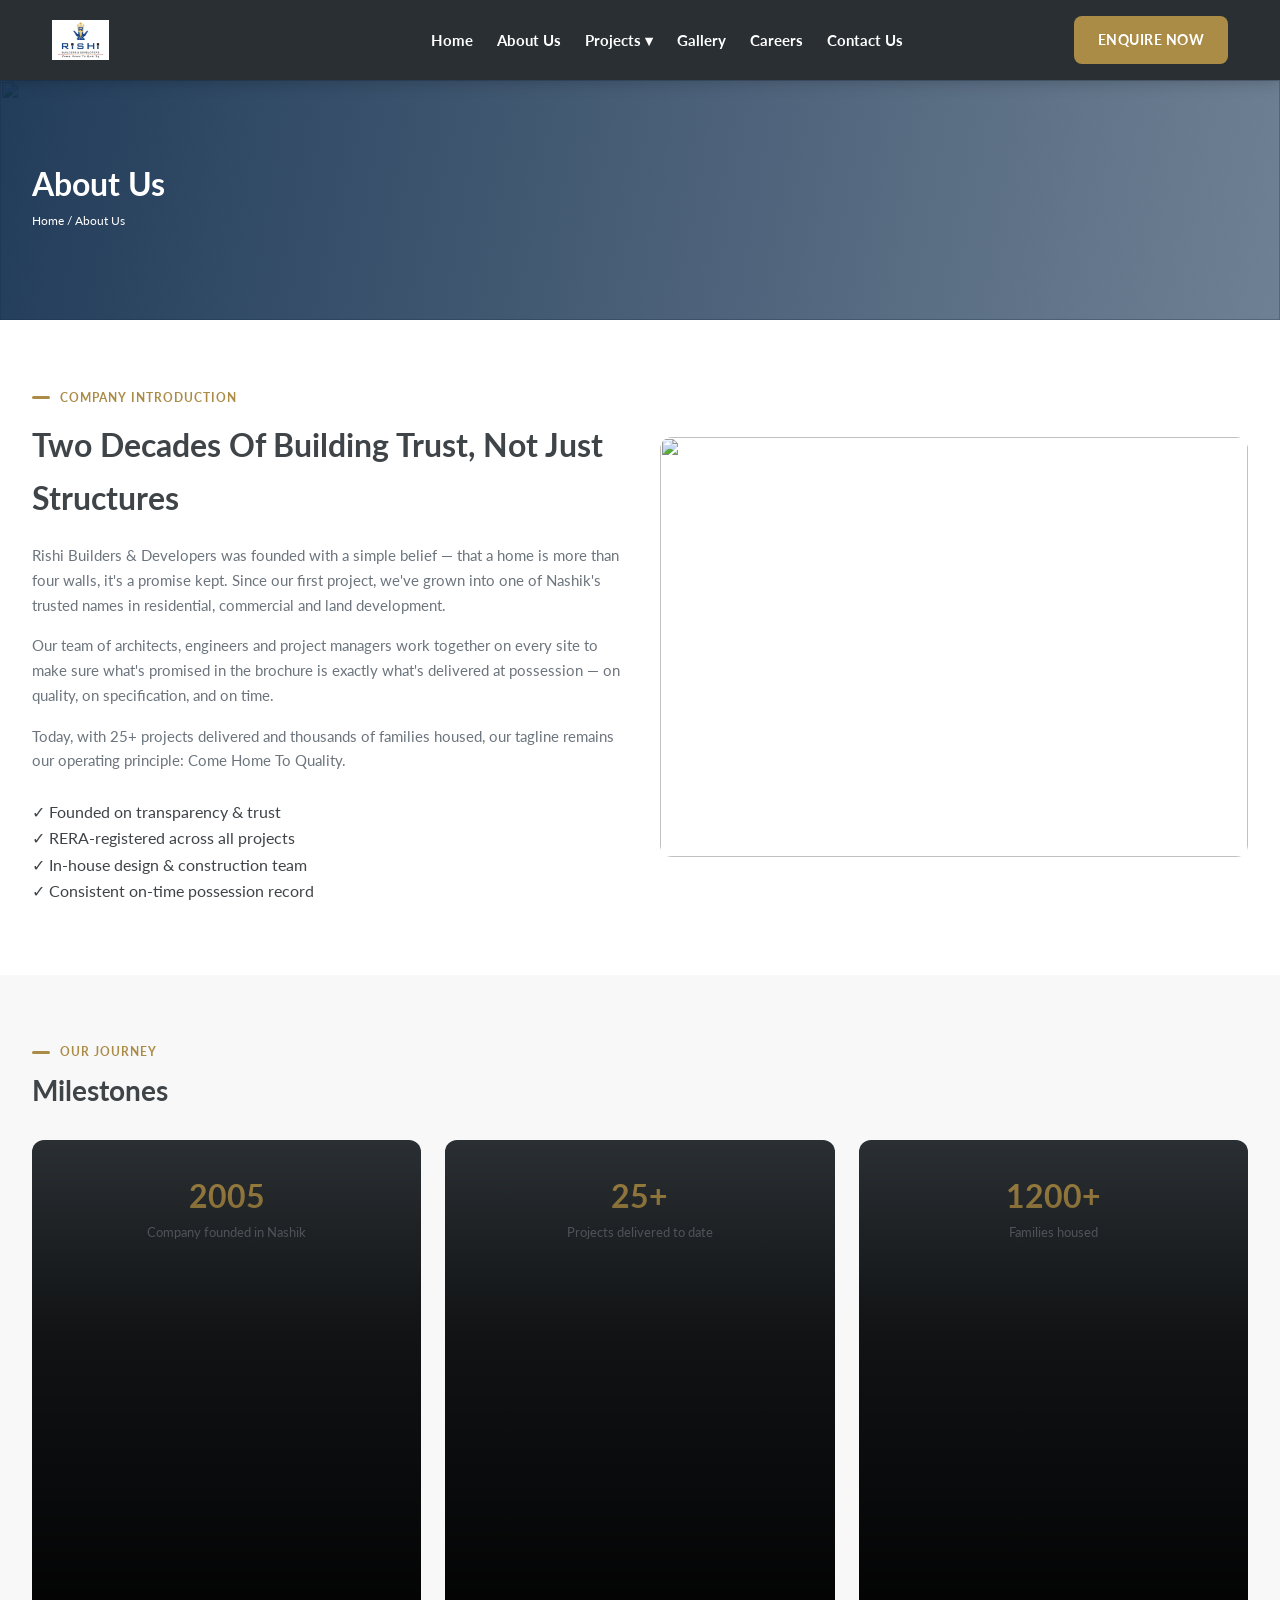
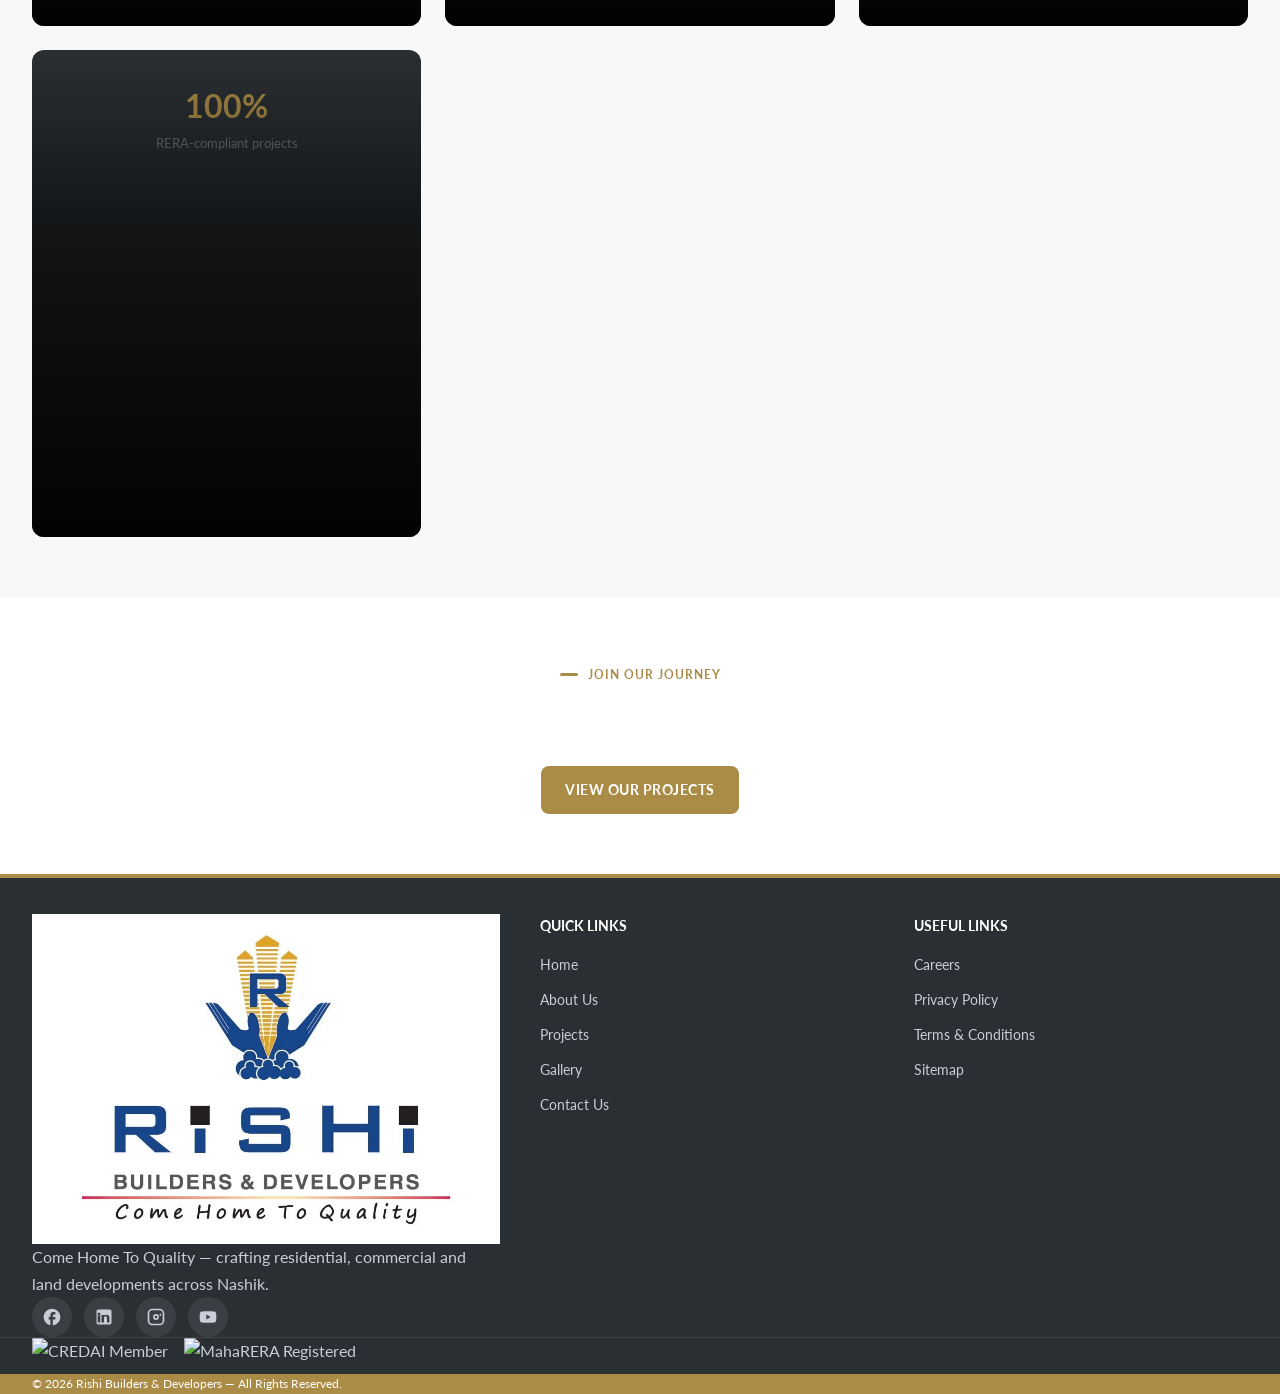
==== commit 1e1913fc: "Fix desktop-only links and about page desktop layout" ====
--- a/about.html
+++ b/about.html
@@ -19,7 +19,7 @@
       <li><a href="about.html" class="active">About Us</a></li>
       <li>
         <button class="nav-dropdown-btn">Projects ▾</button>
-        <a href="projects.html" class="desktop-only" style="display:none;">Projects ▾</a>
+        <a href="projects.html" class="desktop-only">Projects ▾</a>
         <div class="drop">
           <div class="drop-label">Land Projects</div><a href="projects.html#na-plots">NA Plots</a><a href="projects.html#agricultural">Agricultural Land</a>
           <div class="drop-label">Construction Projects</div><a href="projects.html#residential">Residential Projects</a><a href="projects.html#commercial">Commercial Projects</a>
@@ -44,8 +44,8 @@
 </section>
 
 <section style="background:var(--white);">
-  <div class="container story-block">
-    <div class="story-content">
+  <div class="container about-grid">
+    <div>
       <span class="eyebrow">Company Introduction</span>
       <h2 style="font-size:32px;margin-bottom:18px;">Two Decades Of Building Trust, Not Just Structures</h2>
       <p style="color:var(--grey);font-size:15px;margin-bottom:16px;">Rishi Builders & Developers was founded with a simple belief — that a home is more than four walls, it's a promise kept. Since our first project, we've grown into one of Nashik's trusted names in residential, commercial and land development.</p>
@@ -60,8 +60,8 @@
         </ul>
       </div>
     </div>
-    <div class="story-images">
-      <img class="story-img-main" src="https://images.unsplash.com/photo-1512917774080-9991f1c4c750?q=80&w=1000&auto=format&fit=crop" loading="lazy">
+    <div class="about-images">
+      <img src="https://images.unsplash.com/photo-1512917774080-9991f1c4c750?q=80&w=1000&auto=format&fit=crop" loading="lazy" style="border-radius:12px; height:420px; object-fit:cover; width:100%;">
     </div>
   </div>
 </section>
--- a/assets/style.css
+++ b/assets/style.css
@@ -110,6 +110,7 @@
   opacity: 0; pointer-events: none; transition: opacity 0.3s ease;
 }
 .nav-overlay.is-open { opacity: 1; pointer-events: auto; }
+.desktop-only { display: none; }
 
 /* HERO SLIDERS (Mobile 100svh) */
 .hero, .microsite-hero { position:relative; height:100svh; overflow:hidden; }
@@ -395,6 +396,7 @@
 .gallery-tile img { width: 100%; height: 100%; object-fit: cover; }
 .gallery-tile .tag { position: absolute; top: 12px; left: 12px; background: rgba(0,0,0,0.6); color: #fff; font-size: 11px; padding: 4px 8px; border-radius: 4px; z-index: 2; }
 .gallery-tile.video::after { content: '▶'; position: absolute; top: 50%; left: 50%; transform: translate(-50%, -50%); font-size: 24px; color: #fff; background: rgba(0,0,0,0.5); width: 48px; height: 48px; border-radius: 50%; display: flex; align-items: center; justify-content: center; }
+.about-grid { display: grid; gap: 40px; }
 
 /* Desktop-only mini CTA */
 .mini-cta-bar { display: none; }
@@ -415,9 +417,10 @@
     padding: 0; box-shadow: none; overflow: visible;
   }
   .nav-close { display: none; }
-  nav ul { flex-direction: row; gap: 28px; align-items: center; height: 100%; }
-  nav a { font-size: 15px; padding: 28px 0; border: none; }
+  nav ul { flex-direction: row; gap: 24px; align-items: center; height: 100%; }
+  nav a { font-size: 15px; padding: 28px 0; border: none; white-space: nowrap; }
   .nav-cta { display: block; }
+  .desktop-only { display: block; }
   
   /* Dropdowns */
   .nav-dropdown-btn { display: none; } /* Hide mobile accordion btn */
@@ -540,4 +543,5 @@
   /* Secondary Pages */
   .gallery-grid { grid-template-columns: repeat(3, 1fr); gap: 32px; }
   .contact-form-card { padding: 40px; }
-}
+  .about-grid { grid-template-columns: 1fr 1fr; align-items: center; }
+}
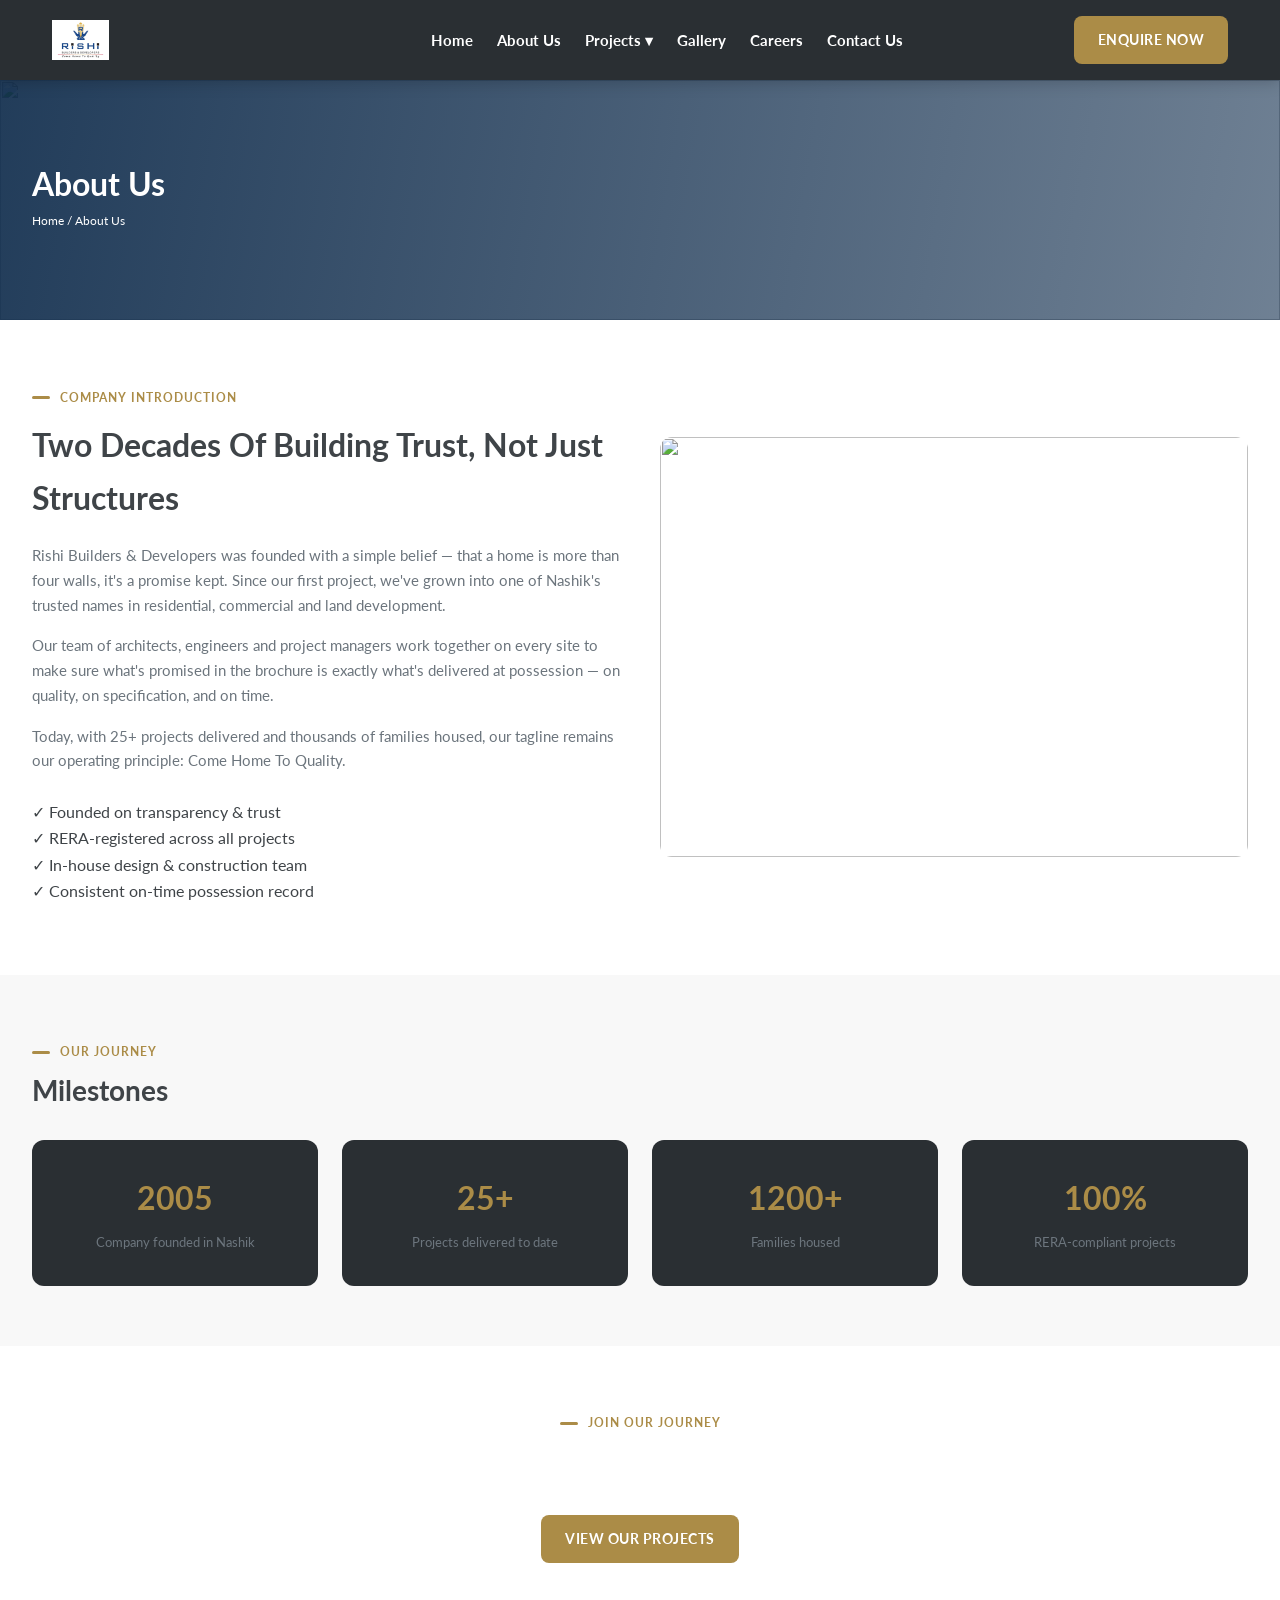
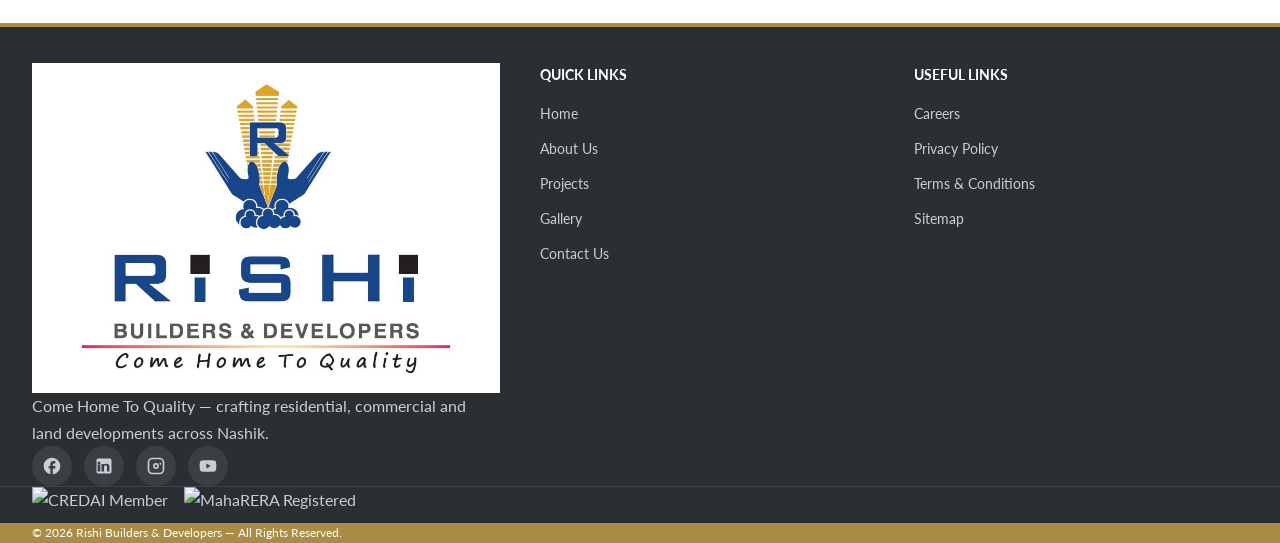
==== commit 36ba262f: "Fix milestones layout in about page" ====
--- a/about.html
+++ b/about.html
@@ -69,11 +69,11 @@
 <section style="background:var(--cream);">
   <div class="container">
     <div class="section-head"><span class="eyebrow">Our Journey</span><h2>Milestones</h2></div>
-    <div class="proj-row stats-row">
-      <div class="proj-card" style="text-align:center;padding:30px 16px;"><h2 style="font-size:32px;color:var(--gold);">2005</h2><p style="font-size:13px;color:var(--grey);">Company founded in Nashik</p></div>
-      <div class="proj-card" style="text-align:center;padding:30px 16px;"><h2 style="font-size:32px;color:var(--gold);">25+</h2><p style="font-size:13px;color:var(--grey);">Projects delivered to date</p></div>
-      <div class="proj-card" style="text-align:center;padding:30px 16px;"><h2 style="font-size:32px;color:var(--gold);">1200+</h2><p style="font-size:13px;color:var(--grey);">Families housed</p></div>
-      <div class="proj-card" style="text-align:center;padding:30px 16px;"><h2 style="font-size:32px;color:var(--gold);">100%</h2><p style="font-size:13px;color:var(--grey);">RERA-compliant projects</p></div>
+    <div class="stats-grid">
+      <div class="stat-card"><h2>2005</h2><p>Company founded in Nashik</p></div>
+      <div class="stat-card"><h2>25+</h2><p>Projects delivered to date</p></div>
+      <div class="stat-card"><h2>1200+</h2><p>Families housed</p></div>
+      <div class="stat-card"><h2>100%</h2><p>RERA-compliant projects</p></div>
     </div>
   </div>
 </section>
--- a/assets/style.css
+++ b/assets/style.css
@@ -397,6 +397,10 @@
 .gallery-tile .tag { position: absolute; top: 12px; left: 12px; background: rgba(0,0,0,0.6); color: #fff; font-size: 11px; padding: 4px 8px; border-radius: 4px; z-index: 2; }
 .gallery-tile.video::after { content: '▶'; position: absolute; top: 50%; left: 50%; transform: translate(-50%, -50%); font-size: 24px; color: #fff; background: rgba(0,0,0,0.5); width: 48px; height: 48px; border-radius: 50%; display: flex; align-items: center; justify-content: center; }
 .about-grid { display: grid; gap: 40px; }
+.stats-grid { display: grid; grid-template-columns: repeat(2, 1fr); gap: 16px; margin-top: 24px; }
+.stat-card { background: var(--navy-deep); border-radius: 12px; padding: 32px 16px; text-align: center; }
+.stat-card h2 { font-size: 32px; color: var(--gold); margin-bottom: 8px; }
+.stat-card p { font-size: 13px; color: var(--grey); margin: 0; }
 
 /* Desktop-only mini CTA */
 .mini-cta-bar { display: none; }
@@ -544,4 +548,5 @@
   .gallery-grid { grid-template-columns: repeat(3, 1fr); gap: 32px; }
   .contact-form-card { padding: 40px; }
   .about-grid { grid-template-columns: 1fr 1fr; align-items: center; }
-}
+  .stats-grid { grid-template-columns: repeat(4, 1fr); gap: 24px; }
+}
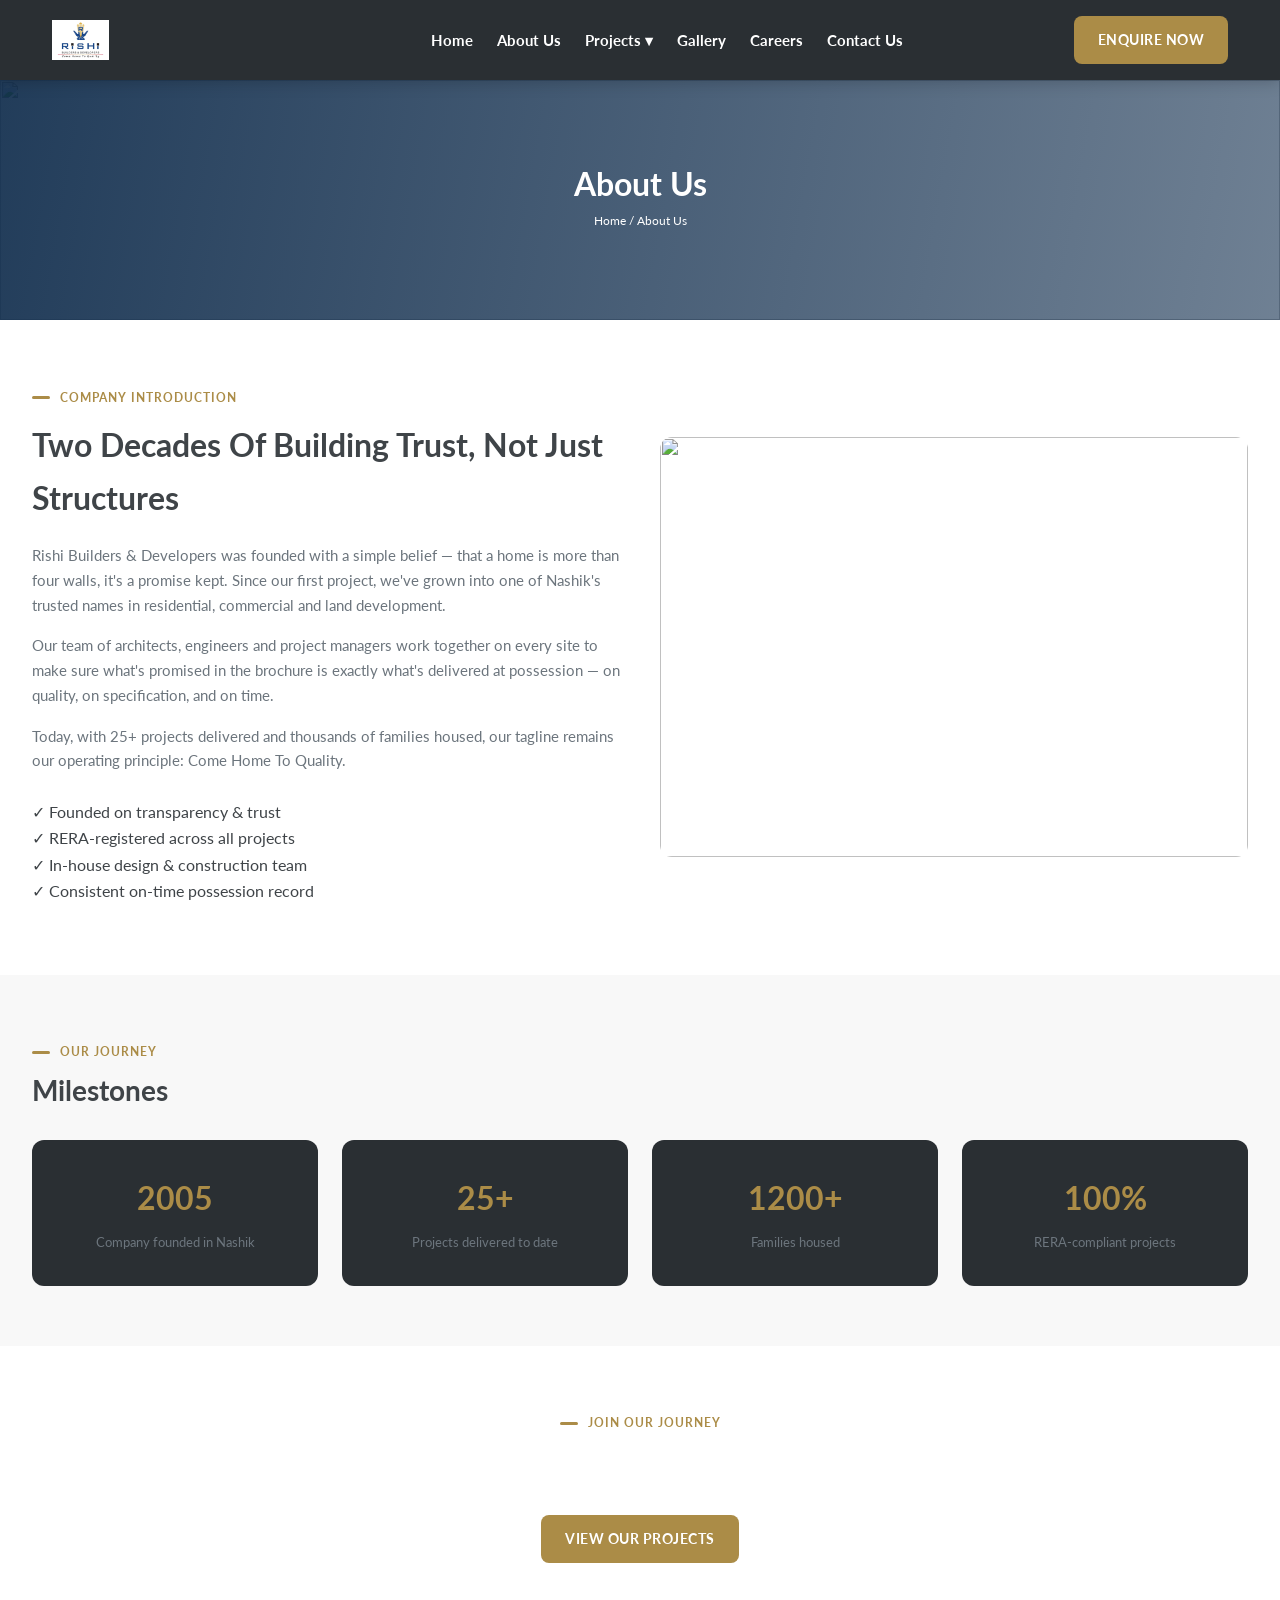
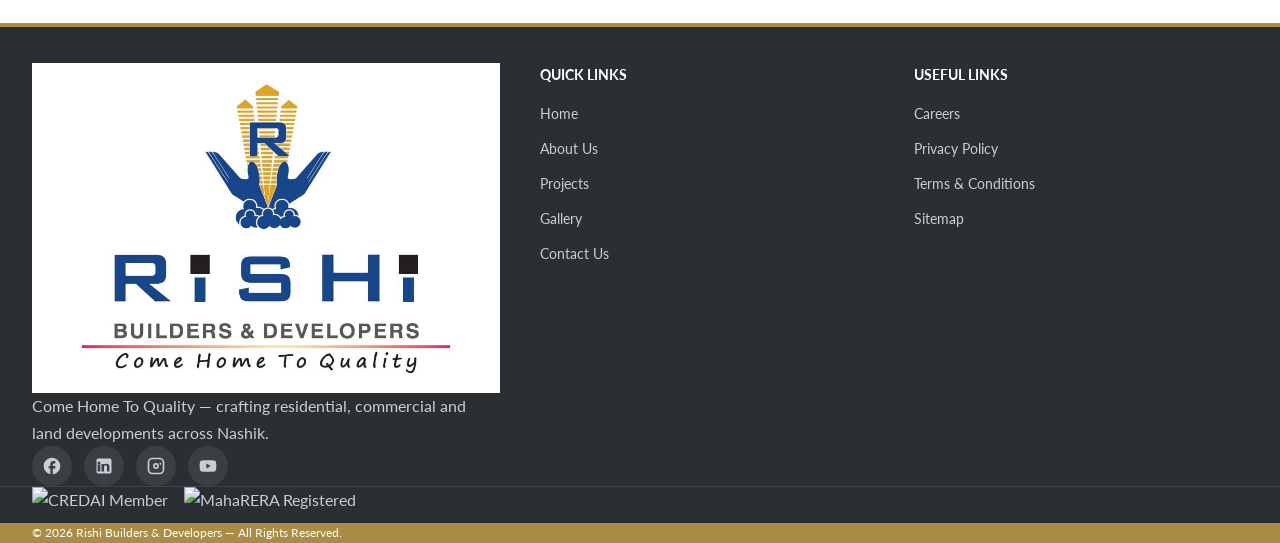
==== commit fe7f92b1: "Update mobile styling and fix nav dropdown bug" ====
--- a/about.html
+++ b/about.html
@@ -21,6 +21,7 @@
         <button class="nav-dropdown-btn">Projects ▾</button>
         <a href="projects.html" class="desktop-only">Projects ▾</a>
         <div class="drop">
+          <a href="projects.html">All Projects</a>
           <div class="drop-label">Land Projects</div><a href="projects.html#na-plots">NA Plots</a><a href="projects.html#agricultural">Agricultural Land</a>
           <div class="drop-label">Construction Projects</div><a href="projects.html#residential">Residential Projects</a><a href="projects.html#commercial">Commercial Projects</a>
         </div>
--- a/assets/style.css
+++ b/assets/style.css
@@ -123,12 +123,12 @@
   position:relative; z-index:2; height:100%; display:flex; flex-direction:column; 
   justify-content:center; padding:0 20px; color:#fff;
 }
-.ms-hero-content { justify-content: flex-end; padding-bottom: 80px; }
-.slide-content h1, .ms-hero-content h1 { font-size:36px; line-height:1.15; margin-bottom:12px; color:#fff; }
-.slide-content p, .ms-hero-sub { font-size:15px; margin-bottom:24px; color:#f0f0f0; }
+.ms-hero-content { justify-content: flex-end; padding-bottom: 60px; }
+.slide-content h1, .ms-hero-content h1 { font-size:30px; line-height:1.15; margin-bottom:8px; color:#fff; }
+.slide-content p, .ms-hero-sub { font-size:14px; margin-bottom:16px; color:#f0f0f0; }
 
 .hero-dots, .ms-hero-dots { position:absolute; bottom:20px; left:20px; display:flex; gap:8px; z-index:5; }
-.ms-hero-dots { left: 50%; transform: translateX(-50%); bottom: 30px; }
+.ms-hero-dots { left: 50%; transform: translateX(-50%); bottom: 20px; }
 .hero-dots span, .ms-hero-dots span { 
   width:24px; height:4px; border-radius:2px; background:rgba(255,255,255,.3); 
   cursor:pointer; min-height: 24px; display: flex; align-items: center; /* Larger touch target */
@@ -139,17 +139,17 @@
 .hero-dots span.active::before, .ms-hero-dots span.active::before { background:var(--gold); }
 
 .hero-nav { display: none; } /* Hidden on mobile */
-.stat-pills { display: flex; flex-direction: column; gap: 8px; margin-top: 20px; }
-.stat-pill { background: rgba(255,255,255,0.15); backdrop-filter: blur(4px); border-radius: 8px; padding: 10px 16px; display: flex; justify-content: space-between; border: 1px solid rgba(255,255,255,0.2); }
-.stat-pill b { font-size: 16px; color: #fff; }
-.stat-pill span { font-size: 12px; color: #e0e0e0; text-transform: uppercase; letter-spacing: 1px; }
+.stat-pills { display: flex; flex-direction: column; gap: 6px; margin-top: 12px; }
+.stat-pill { background: rgba(255,255,255,0.15); backdrop-filter: blur(4px); border-radius: 8px; padding: 8px 12px; display: flex; justify-content: space-between; border: 1px solid rgba(255,255,255,0.2); }
+.stat-pill b { font-size: 14px; color: #fff; }
+.stat-pill span { font-size: 11px; color: #e0e0e0; text-transform: uppercase; letter-spacing: 1px; }
 .breadcrumb { font-size: 12px; margin-bottom: 12px; }
 
 /* PAGE HERO (Inner Pages) */
 .page-hero { position:relative; height:240px; display:flex; align-items:center; overflow:hidden; }
 .page-hero .bg { position:absolute; inset:0; background:linear-gradient(100deg,rgba(15,44,76,.92),rgba(15,44,76,.6)); }
 .page-hero .bg img { position:absolute; inset:0; width:100%; height:100%; object-fit:cover; z-index:-1; }
-.page-hero-content { position:relative; z-index:2; color:#fff; }
+.page-hero-content { position:relative; z-index:2; color:#fff; text-align:center; width:100%; }
 .page-hero-content h1 { font-size:32px; color:#fff; }
 
 /* SECTION LAYOUTS */
@@ -442,7 +442,16 @@
   /* Hero */
   .hero { height: 88vh; min-height: 600px; }
   .microsite-hero { height: 95vh; min-height: 600px; }
-  .slide-content h1, .ms-hero-content h1 { font-size: 58px; }
+  .ms-hero-content { padding-bottom: 80px; }
+  .slide-content h1, .ms-hero-content h1 { font-size: 58px; margin-bottom: 12px; }
+  .slide-content p, .ms-hero-sub { font-size: 18px; margin-bottom: 24px; }
+  .ms-hero-dots { bottom: 30px; }
+  
+  .stat-pills { gap: 8px; margin-top: 20px; }
+  .stat-pill { padding: 10px 16px; }
+  .stat-pill b { font-size: 16px; }
+  .stat-pill span { font-size: 12px; }
+
   .hero-nav { display:flex; gap:10px; position:absolute; bottom:34px; right:32px; z-index:5; }
   .hero-nav button { width:42px; height:42px; border-radius:50%; background:rgba(255,255,255,.12); border:1px solid rgba(255,255,255,.4); color:#fff; font-size:16px; cursor:pointer; }
   
@@ -549,4 +558,8 @@
   .contact-form-card { padding: 40px; }
   .about-grid { grid-template-columns: 1fr 1fr; align-items: center; }
   .stats-grid { grid-template-columns: repeat(4, 1fr); gap: 24px; }
-}
+  
+  .filter-bar-wrapper .container { display: flex; align-items: center; justify-content: center; gap: 24px; }
+  .filter-category-strip { margin-bottom: 0; padding-bottom: 0; justify-content: center; flex-wrap: wrap; }
+  .filter-bar-wrapper select { width: 300px; margin-bottom: 0 !important; }
+}
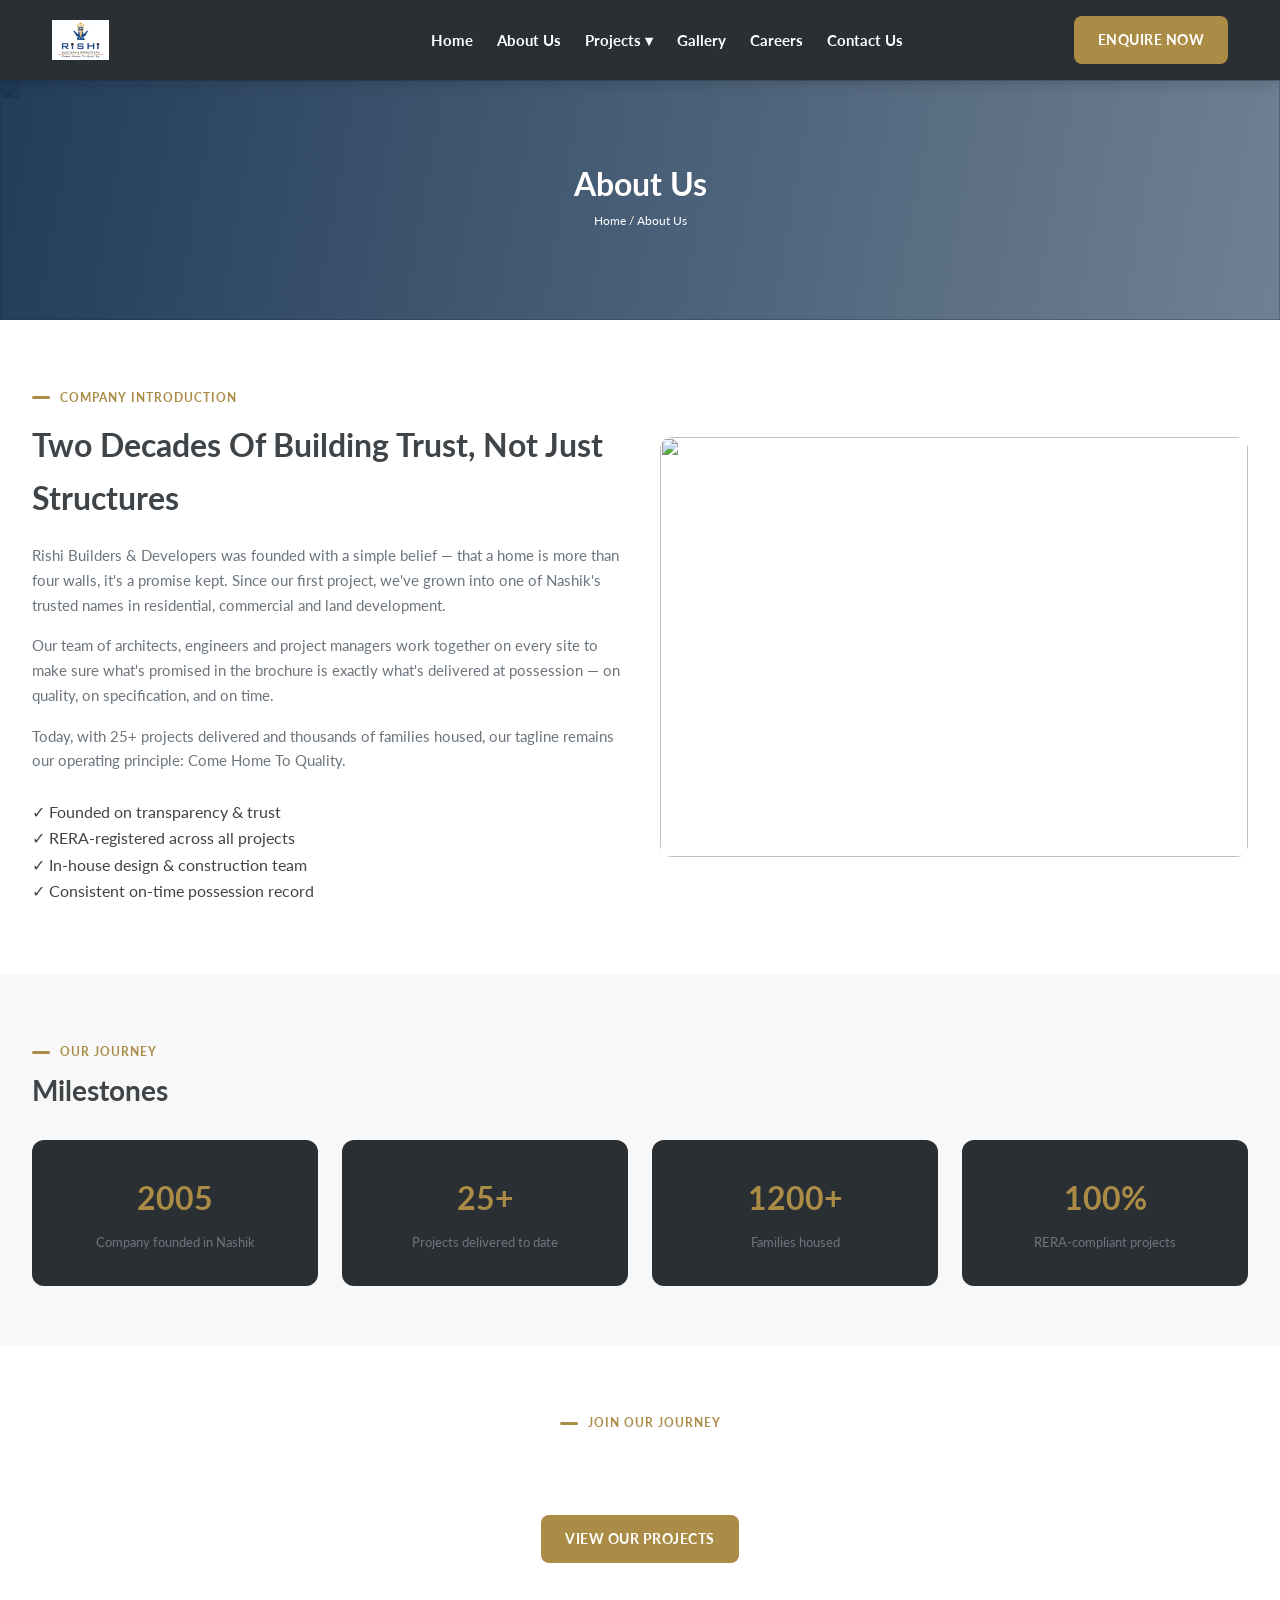
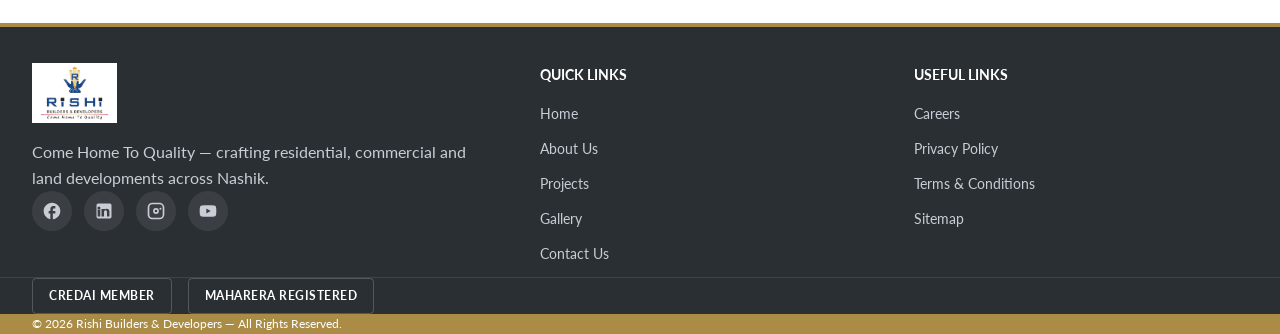
==== commit cb4fe482: "Fix mobile nav CSS interaction bug, update hero background layout, resize footer logo, and replace m" ====
--- a/about.html
+++ b/about.html
@@ -12,18 +12,21 @@
 <header>
   <div class="nav-wrap">
     <a href="index.html" class="logo"><img src="assets/images/logo.png" alt="Rishi Builders & Developers"></a>
+    <input type="checkbox" id="mobile-menu-toggle" class="mobile-menu-toggle" hidden>
+    <label for="mobile-menu-toggle" class="nav-overlay" aria-label="Close menu"></label>
     <nav>
-      <button class="nav-close" aria-label="Close menu">✕</button>
+      <label for="mobile-menu-toggle" class="nav-close" aria-label="Close menu">✕</label>
       <ul>
       <li><a href="index.html">Home</a></li>
       <li><a href="about.html" class="active">About Us</a></li>
       <li>
-        <button class="nav-dropdown-btn">Projects ▾</button>
+        <input type="checkbox" id="proj-drop-toggle" class="proj-drop-toggle" hidden>
+          <label for="proj-drop-toggle" class="nav-dropdown-btn">Projects ▾</label>
         <a href="projects.html" class="desktop-only">Projects ▾</a>
         <div class="drop">
           <a href="projects.html">All Projects</a>
-          <div class="drop-label">Land Projects</div><a href="projects.html#na-plots">NA Plots</a><a href="projects.html#agricultural">Agricultural Land</a>
-          <div class="drop-label">Construction Projects</div><a href="projects.html#residential">Residential Projects</a><a href="projects.html#commercial">Commercial Projects</a>
+          <div class="drop-label">Land Projects</div><a href="project-detail-land.html">NA Plots</a><a href="project-detail-land.html">Agricultural Land</a>
+          <div class="drop-label">Construction Projects</div><a href="project-detail-residential.html">Residential Projects</a><a href="project-detail-commercial.html">Commercial Projects</a>
         </div>
       </li>
       <li><a href="gallery.html">Gallery</a></li>
@@ -32,7 +35,7 @@
     </ul>
     </nav>
     <div class="nav-cta"><a href="contact.html" class="btn btn-gold">Enquire Now</a></div>
-    <button class="menu-toggle" aria-label="Toggle menu">☰</button>
+    <label for="mobile-menu-toggle" class="menu-toggle" aria-label="Toggle menu">☰</label>
   </div>
 </header>
 
@@ -103,8 +106,8 @@
     <div class="foot-col"><h5>Useful Links</h5><ul><li><a href="careers.html">Careers</a></li><li><a href="privacy-policy.html">Privacy Policy</a></li><li><a href="terms-conditions.html">Terms &amp; Conditions</a></li><li><a href="sitemap.html">Sitemap</a></li></ul></div>
   </div>
   <div class="container foot-badges">
-    <img src="assets/images/badges/credai.png" alt="CREDAI Member" class="badge-logo" loading="lazy">
-    <img src="assets/images/badges/maharera.png" alt="MahaRERA Registered" class="badge-logo" loading="lazy">
+    <div class="badge-logo" style="display:inline-flex; align-items:center; border: 1px solid rgba(255,255,255,0.2); padding: 0 16px; border-radius: 4px; font-size: 12px; font-weight: 700; color: #fff; text-transform: uppercase; letter-spacing: 0.5px;">CREDAI Member</div>
+    <div class="badge-logo" style="display:inline-flex; align-items:center; border: 1px solid rgba(255,255,255,0.2); padding: 0 16px; border-radius: 4px; font-size: 12px; font-weight: 700; color: #fff; text-transform: uppercase; letter-spacing: 0.5px;">MahaRERA Registered</div>
   </div>
   <div class="foot-bottom-band"><div class="container foot-bottom"><span>© 2026 Rishi Builders &amp; Developers — All Rights Reserved.</span></div></div>
 </footer>
--- a/assets/style.css
+++ b/assets/style.css
@@ -19,13 +19,14 @@
    BASE (Mobile First)
    ========================================================================== */
 * { margin:0; padding:0; box-sizing:border-box; -webkit-tap-highlight-color: transparent; }
-html { scroll-behavior:smooth; }
+html { scroll-behavior:smooth; overflow-x: hidden; }
 body { 
   font-family:'Lato', sans-serif; 
   color:var(--ink); 
   background:var(--white); 
   line-height:1.65; 
   overflow-x: hidden; 
+  position: relative;
   /* Safe area insets for mobile */
   padding-bottom: env(safe-area-inset-bottom);
 }
@@ -79,7 +80,7 @@
   background: var(--navy-deep); z-index: 600; transition: right 0.4s ease;
   overflow-y: auto; padding: 80px 20px 40px; box-shadow: -10px 0 30px rgba(0,0,0,0.5);
 }
-nav.is-open { right: 0; }
+.mobile-menu-toggle:checked ~ nav { right: 0; }
 .nav-close {
   position: absolute; top: 12px; right: 20px; color: #fff; font-size: 36px;
   background: none; border: none; min-width: 44px; min-height: 44px; cursor: pointer;
@@ -93,7 +94,7 @@
 
 /* Mobile Nav Accordion */
 .drop { display: none; padding-left: 16px; background: rgba(0,0,0,0.1); margin-bottom: 8px; border-radius: 8px; }
-.drop.is-open { display: block; }
+.proj-drop-toggle:checked ~ .drop { display: block; }
 .drop a { padding: 12px 0; font-size: 14px; border-bottom: 1px solid rgba(255,255,255,0.05); }
 .drop a:last-child { border-bottom: none; }
 .drop-label { padding:14px 0 4px; font-size:12px; letter-spacing:1px; text-transform:uppercase; color:var(--gold); font-weight:700; }
@@ -109,21 +110,34 @@
   position: fixed; inset: 0; background: rgba(0,0,0,0.6); z-index: 550;
   opacity: 0; pointer-events: none; transition: opacity 0.3s ease;
 }
-.nav-overlay.is-open { opacity: 1; pointer-events: auto; }
+.mobile-menu-toggle:checked ~ .nav-overlay { opacity: 1; pointer-events: auto; }
+.mobile-menu-toggle, .proj-drop-toggle { display: none; }
+body:has(.mobile-menu-toggle:checked) { overflow: hidden; }
 .desktop-only { display: none; }
 
 /* HERO SLIDERS (Mobile 100svh) */
-.hero, .microsite-hero { position:relative; height:100svh; overflow:hidden; }
-.slide, .ms-hero-slide { position:absolute; inset:0; opacity:0; transition:opacity .5s ease; }
+.hero { position:relative; height:100svh; overflow:hidden; }
+.microsite-hero { position:relative; height:100svh; overflow:hidden; background: #000; }
+.slide { position:absolute; inset:0; opacity:0; transition:opacity .5s ease; }
+.ms-hero-slide { position:absolute; inset:0; opacity:0; transition:opacity .5s ease; display: flex; flex-direction: column; }
 .slide.active, .ms-hero-slide.active { opacity:1; z-index: 2; }
-.slide-bg, .ms-hero-slides { position:absolute; inset:0; background:linear-gradient(100deg,rgba(0,0,0,.7) 0%,rgba(0,0,0,.3) 50%,rgba(0,0,0,.1) 100%); }
-.slide-bg img, .ms-hero-slide img, .slide-bg video { position:absolute; inset:0; width:100%; height:100%; object-fit:cover; z-index:-1; }
-
-.slide-content, .ms-hero-content { 
+.slide-bg { position:absolute; inset:0; background:linear-gradient(100deg,rgba(0,0,0,.7) 0%,rgba(0,0,0,.3) 50%,rgba(0,0,0,.1) 100%); }
+.slide-bg img, .slide-bg video { position:absolute; inset:0; width:100%; height:100%; object-fit:cover; z-index:-1; }
+.ms-hero-slide img { position:absolute; inset:0; width:100%; height:100%; object-fit:cover; z-index:-1; }
+.ms-hero-slide::after {
+  content: ''; position: absolute; inset: 0;
+  background: linear-gradient(100deg,rgba(0,0,0,.8) 0%,rgba(0,0,0,.4) 50%,rgba(0,0,0,.1) 100%);
+  z-index: 1; pointer-events: none;
+}
+
+.slide-content { 
   position:relative; z-index:2; height:100%; display:flex; flex-direction:column; 
   justify-content:center; padding:0 20px; color:#fff;
 }
-.ms-hero-content { justify-content: flex-end; padding-bottom: 60px; }
+.ms-hero-content {
+  position:relative; z-index:2; flex:1; display:flex; flex-direction:column;
+  justify-content:center; padding: 0 20px; color:#fff;
+}
 .slide-content h1, .ms-hero-content h1 { font-size:30px; line-height:1.15; margin-bottom:8px; color:#fff; }
 .slide-content p, .ms-hero-sub { font-size:14px; margin-bottom:16px; color:#f0f0f0; }
 
@@ -364,6 +378,7 @@
 footer { background:var(--navy-deep); color:#c9cdd6; padding-top:40px; position:relative; padding-bottom: calc(80px + env(safe-area-inset-bottom)); /* Space for bottom CTA bar */ }
 footer::before { content:''; position:absolute; left:0; right:0; top:0; height:4px; background:var(--stripe); }
 .foot-grid { display:grid; grid-template-columns:1fr; gap:40px; padding-bottom:30px; }
+.foot-logo img { height: 60px; width: auto; display: block; margin-bottom: 16px; }
 .foot-col h5 { color:#fff; font-size:14px; margin-bottom:16px; text-transform:uppercase; }
 .foot-col li { margin-bottom:12px; font-size:14px; }
 .foot-social { display: flex; gap: 12px; }
@@ -457,9 +472,9 @@
   
   /* Grids */
   .feat-grid, .proj-row, .cat-grid { grid-template-columns: repeat(2, 1fr); }
-  .story-block { grid-template-columns: 1fr 1fr; align-items: center; flex-direction: row; gap: 40px; }
+  .story-block { display: grid; grid-template-columns: 1fr 1fr; align-items: center; gap: 40px; }
   .story-images { height: 400px; }
-  .spot-grid { grid-template-columns: 1fr 1fr; align-items: center; flex-direction: row; gap: 40px; }
+  .spot-grid { display: grid; grid-template-columns: 1fr 1fr; align-items: center; gap: 40px; }
   .spot-grid img { height: 400px; }
   .counter-grid { grid-template-columns: repeat(4, 1fr); }
   .location-split { grid-template-columns: 1fr 1fr; gap: 40px; align-items: stretch; }
